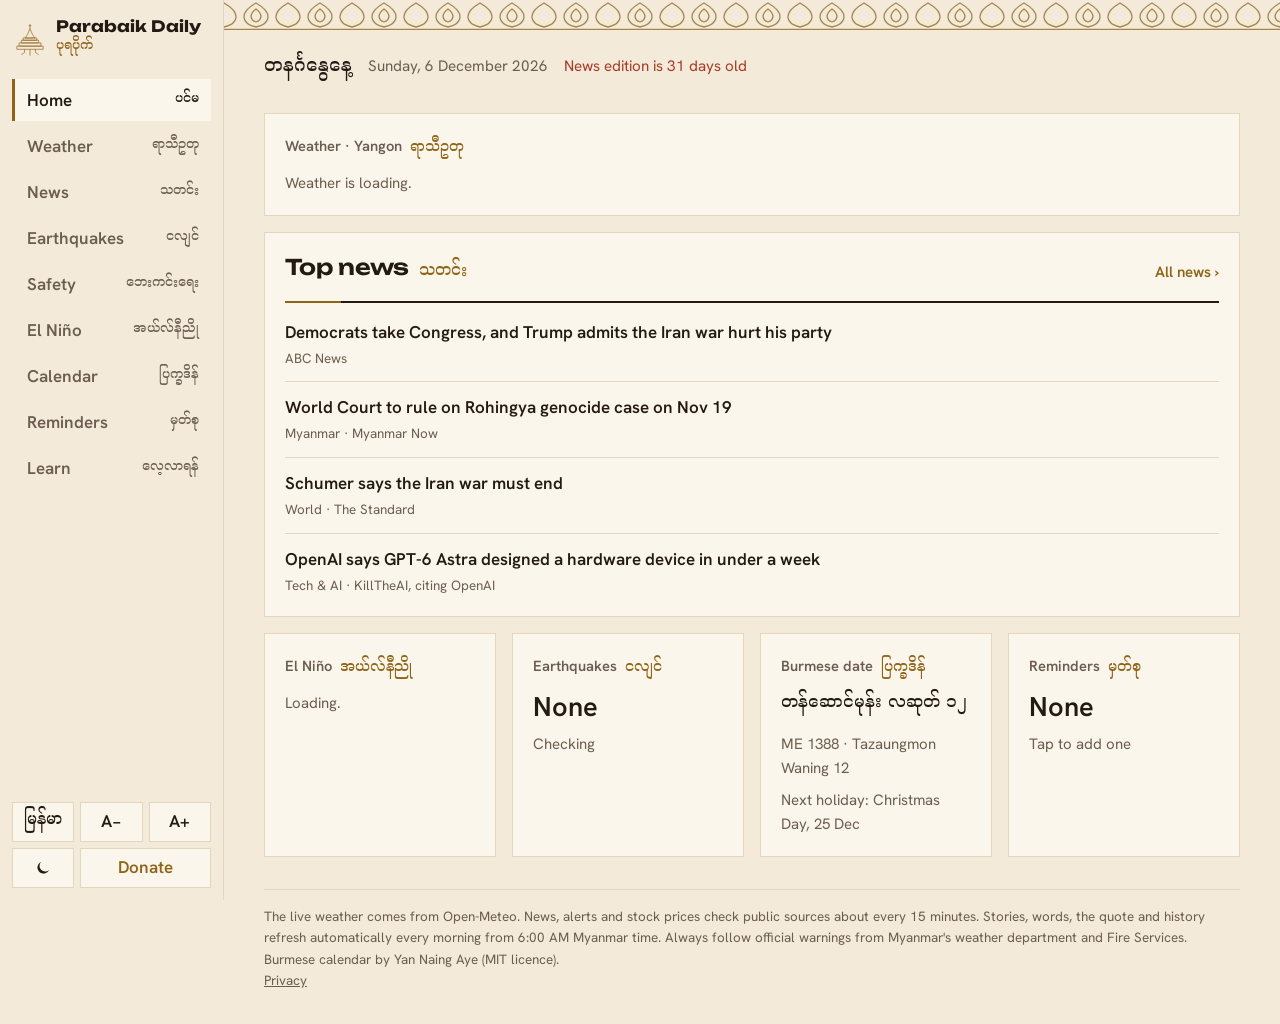
==== index.html @ 3082ec12 "Dark mode button, rain layers drawn above the Myanmar map, steadier map framing Co-Authored-By: Clau" ====
<!doctype html>
<html lang="en" data-v="__V__">
<head>
<script>try{var t=localStorage.getItem("pd-theme");if(t)document.documentElement.dataset.theme=JSON.parse(t)}catch(e){}</script>
<meta charset="utf-8">
<meta name="viewport" content="width=device-width,initial-scale=1,viewport-fit=cover">
<title>Parabaik Daily: Myanmar news, weather and earthquake alerts</title>
<script>if(location.hostname==='thomaszaw.github.io')location.replace('https://parabaikdaily.com/'+location.hash)</script>
<meta name="description" content="Myanmar news, live weather, earthquake alerts, fire hotspots and the Burmese calendar in one page. မြန်မာသတင်း၊ ရာသီဥတု၊ ငလျင်သတိပေးချက်နှင့် မြန်မာပြက္ခဒိန်။">
<link rel="canonical" href="https://parabaikdaily.com/">
<meta property="og:type" content="website">
<meta property="og:site_name" content="Parabaik Daily">
<meta property="og:title" content="Parabaik Daily: Myanmar news, weather and earthquake alerts">
<meta property="og:description" content="Myanmar news, live weather, earthquake alerts and the Burmese calendar in one page.">
<meta property="og:url" content="https://parabaikdaily.com/">
<meta property="og:image" content="https://parabaikdaily.com/icon-512.png">
<script type="application/ld+json">{"@context":"https://schema.org","@type":"WebSite","name":"Parabaik Daily","alternateName":"ပုရပိုက်","url":"https://parabaikdaily.com/","inLanguage":["en","my"]}</script>
<meta name="theme-color" content="#14100E">
<meta name="apple-mobile-web-app-capable" content="yes">
<meta name="mobile-web-app-capable" content="yes">
<meta name="apple-mobile-web-app-status-bar-style" content="black-translucent">
<meta name="apple-mobile-web-app-title" content="Parabaik">
<link rel="apple-touch-icon" href="icon-180.png?v=__V__">
<link rel="icon" href="icon-180.png?v=__V__">
<link rel="stylesheet" href="lib/leaflet.css?v=__V__">
<link rel="manifest" href="manifest.webmanifest">
<link rel="preconnect" href="https://fonts.googleapis.com">
<link rel="preconnect" href="https://fonts.gstatic.com" crossorigin>
<link rel="stylesheet" href="https://fonts.googleapis.com/css2?family=Hanken+Grotesk:wght@400;500;600;700&family=IBM+Plex+Mono:wght@400;500&family=Noto+Serif+Myanmar:wght@400;600;700&family=Unbounded:wght@400;600;700&display=swap">
<style>
/* Parabaik Daily. Palette: parchment or lacquer ground, one gold accent, red for today and danger, jade for safe.
   Spacing scale: 4 8 12 16 24 32 48. */
:root{--ground:#F3EADA;--panel:#FBF6EC;--line:#E2D6BF;--chalk:#241A14;--muted:#6B5D50;--gold:#8F6417;--red:#A63A24;--jade:#26705E;--amber:#B57A10;
--vermilion:var(--red);--up:var(--jade);--down:var(--red);
--body:"Hanken Grotesk","Noto Serif Myanmar",system-ui,-apple-system,"Segoe UI",sans-serif;--display:"Unbounded","Noto Serif Myanmar",system-ui,sans-serif;--mono:"IBM Plex Mono",ui-monospace,Menlo,Consolas,monospace;--mm:"Noto Serif Myanmar","Myanmar Text","Noto Sans Myanmar",Padauk,serif;color-scheme:light}
@media (prefers-color-scheme:dark){:root:not([data-theme="light"]){--ground:#15110E;--panel:#1F1915;--line:#352B24;--chalk:#F1E9DB;--muted:#AD9E8E;--gold:#D9AE55;--red:#E0694E;--jade:#57BFA6;--amber:#E0A93A;color-scheme:dark}}
:root[data-theme="dark"]{--ground:#15110E;--panel:#1F1915;--line:#352B24;--chalk:#F1E9DB;--muted:#AD9E8E;--gold:#D9AE55;--red:#E0694E;--jade:#57BFA6;--amber:#E0A93A;color-scheme:dark}
*{box-sizing:border-box}
html{font-size:100%;padding-top:env(safe-area-inset-top,0px);padding-bottom:env(safe-area-inset-bottom,0px)}html[data-size="1"]{font-size:115%}html[data-size="2"]{font-size:130%}
body{margin:0;background:var(--ground);color:var(--chalk);font:400 1.0625rem/1.6 var(--body);-webkit-text-size-adjust:100%}
[hidden]{display:none!important}
a{color:inherit}button,input,select{font:inherit;color:inherit}
:focus-visible{outline:2px solid var(--gold);outline-offset:2px}
h2,h3,p,ul,dl,dd,blockquote{margin:0}ul{list-style:none;padding:0}
.mm{font-family:var(--mm);line-height:1.9}
/* Shell */
.shell{min-height:100vh}
.side{position:sticky;top:env(safe-area-inset-top,0px);z-index:15;background:var(--ground);border-bottom:1px solid var(--line);padding-left:max(16px,env(safe-area-inset-left,0px));padding-right:max(16px,env(safe-area-inset-right,0px))}
.brand-row{display:flex;align-items:center;justify-content:space-between;gap:12px;padding-block:8px 0}
.home-link{display:flex;align-items:center;gap:12px;text-decoration:none;min-width:0}
.home-link svg{width:28px;height:34px;flex:none;color:var(--gold)}.home-link svg .t{stroke:var(--gold)}
.home-link b{display:block;font:700 .98rem/1.3 var(--display);white-space:nowrap}.home-link .mm{display:block;margin-top:2px;font-size:.82rem;line-height:1.9;color:var(--gold)}
.size{display:flex;gap:4px}.size-bottom{display:none}
.btn{min-height:44px;padding:0 16px;background:var(--panel);border:1px solid var(--line);cursor:pointer;font-weight:600}.btn:hover{border-color:var(--gold)}
.size .btn{min-height:40px;padding:0 10px}.btn.main{background:var(--gold);border-color:var(--gold);color:var(--panel)}
.nav{display:flex;gap:4px;overflow-x:auto;scrollbar-width:none;padding-block:8px}.nav::-webkit-scrollbar{display:none}
.nav a{flex:none;display:flex;align-items:center;gap:8px;min-height:42px;padding:0 12px;text-decoration:none;font-weight:600;color:var(--muted);border-left:3px solid transparent}
.nav a .mm{display:none;margin-left:auto;font-weight:400;font-size:.82rem;line-height:1;padding-top:5px}.nav a:hover{color:var(--chalk)}
.nav a[aria-current="page"]{color:var(--chalk);background:var(--panel);border-left-color:var(--gold)}
.main{min-width:0}
.pane{max-width:1040px;margin-inline:auto;padding-top:24px;padding-bottom:32px;padding-left:max(16px,env(safe-area-inset-left,0px));padding-right:max(16px,env(safe-area-inset-right,0px))}
.view,.wx-hero,.enso,.day-box,.notes{display:grid;grid-template-columns:minmax(0,1fr);gap:24px}.view>*{min-width:0}
.band{height:30px;background:var(--gold);opacity:.75;-webkit-mask:url("data:image/svg+xml,%3Csvg xmlns='http://www.w3.org/2000/svg' width='64' height='30' fill='none' stroke='%23000' stroke-width='1.3' stroke-linejoin='round'%3E%3Cpath d='M32 27C18 24 14 13 32 3C50 13 46 24 32 27Z'/%3E%3Cpath d='M32 22C26 20 25 14 32 9C39 14 38 20 32 22Z'/%3E%3Cpath d='M0 27C-14 24 -18 13 0 3C18 13 14 24 0 27ZM64 27C50 24 46 13 64 3C82 13 78 24 64 27Z'/%3E%3Cpath d='M0 29.3H64'/%3E%3C/svg%3E") repeat-x left top/64px 30px;mask:url("data:image/svg+xml,%3Csvg xmlns='http://www.w3.org/2000/svg' width='64' height='30' fill='none' stroke='%23000' stroke-width='1.3' stroke-linejoin='round'%3E%3Cpath d='M32 27C18 24 14 13 32 3C50 13 46 24 32 27Z'/%3E%3Cpath d='M32 22C26 20 25 14 32 9C39 14 38 20 32 22Z'/%3E%3Cpath d='M0 27C-14 24 -18 13 0 3C18 13 14 24 0 27ZM64 27C50 24 46 13 64 3C82 13 78 24 64 27Z'/%3E%3Cpath d='M0 29.3H64'/%3E%3C/svg%3E") repeat-x left top/64px 30px}
.view h2,.q-title,.enso-head h2{font:600 1.25rem/1.3 var(--display)}.view h2 .mm,.enso-head .mm,h3 .mm{color:var(--gold);font-weight:400;font-family:var(--mm);font-size:.95em;margin-left:8px}
.enso-head,.wx-top{display:flex;flex-wrap:wrap;align-items:center;justify-content:space-between;gap:8px 16px}.enso-head{justify-content:flex-start}
h3.sec,.chart h3,.week h3,.wn h3,.q-pair h3{font:600 1.0625rem/1.4 var(--body)}.chart h3{display:none}
.week,.wn{display:grid;grid-template-columns:minmax(0,1fr);gap:12px}.small-note,.note{font-size:.86rem;color:var(--muted)}
.field{min-height:44px;width:100%;min-width:0;padding:0 12px;background:var(--panel);border:1px solid var(--line)}.wx-top .field{width:auto}
label{display:grid;gap:4px;font-size:.92rem;color:var(--muted)}
.topdate{display:flex;flex-wrap:wrap;align-items:baseline;gap:0 16px;color:var(--muted);font-size:.95rem}.topdate .mm{font-size:1.15rem;color:var(--chalk);font-weight:600}.stale{color:var(--red)}
/* Home */
.grid{display:grid;grid-template-columns:repeat(12,minmax(0,1fr));gap:16px}
.card{grid-column:span 3;display:grid;grid-template-columns:minmax(0,1fr);gap:8px;align-content:start;padding:20px;background:var(--panel);text-decoration:none;min-width:0}
a.card:hover{box-shadow:inset 0 0 0 1px var(--gold)}
.card.w6,.card.wide{grid-column:span 12}
.card-t{display:flex;align-items:baseline;gap:8px;font-size:.92rem;font-weight:600;color:var(--muted)}.card-t .mm{color:var(--gold);font-weight:400;line-height:1.5}
.card-t i{display:none}
.big{font:600 1.7rem/1.2 var(--body)}.line{font-size:1rem}.muted{color:var(--muted);font-size:.94rem}
.h-row{display:flex;flex-wrap:wrap;align-items:center;justify-content:space-between;gap:16px 32px}
.h-wx{display:flex;align-items:center;gap:16px;min-width:0}.h-wx .t{font:600 3.5rem/1 var(--display);letter-spacing:-.03em}
.h-wx .c{font-size:1.1rem;font-weight:600;line-height:1.3;min-width:0}.h-wx .c .mm{display:block;margin-top:4px;color:var(--gold);font-weight:400;line-height:1.7}
.h-stats{display:grid;grid-template-columns:repeat(3,auto);gap:4px 32px}.h-stats b{display:block;font-weight:400;font-size:.86rem;color:var(--muted)}.h-stats span{font-weight:600;font-size:1.1rem}
.h-off{padding:8px 12px;background:var(--red);color:#fff;font-weight:600;margin-top:16px}
.h-status{display:grid;grid-template-columns:repeat(5,minmax(0,1fr));gap:12px;margin-top:24px;padding-top:16px;border-top:1px solid var(--line)}
.h-st b{display:block;font-weight:400;font-size:.86rem;line-height:1.4;color:var(--muted)}.h-st span{display:block;margin-top:4px;font-weight:600;font-size:1.05rem;line-height:1.4;color:var(--st)}
.hl li{padding-block:12px;border-top:1px solid var(--line)}.hl li:first-child{border-top:0;padding-top:0}.hl li:last-child{padding-bottom:0}
.hl a{text-decoration:none;font-weight:600;line-height:1.4}.hl a:hover{text-decoration:underline}.hl small{display:block;margin-top:2px;font-size:.84rem;color:var(--muted)}
.more{display:inline-block;margin-top:8px;font-weight:600;font-size:.94rem;color:var(--gold)}
/* Weather */
.wx-now{display:grid;grid-template-columns:repeat(auto-fit,minmax(min(100%,300px),1fr));gap:24px;align-items:center}
.wx-main{display:flex;align-items:center;gap:16px;min-width:0}.wi{display:inline-block;flex:none;line-height:0}.wi svg{width:100%;height:100%;display:block}.wx-emoji{width:96px;height:96px}.h-wx .wi.e{width:72px;height:72px}.wi-s{width:40px;height:40px;margin:2px 0}.wx-temp{font:600 3.5rem/1 var(--display);letter-spacing:-.03em}
.wx-cond{margin-top:4px;font-weight:600}.wx-cond .mm{display:block;margin-top:4px;color:var(--gold);font-weight:400;line-height:1.9}@media (max-width:420px){.h-wx{gap:12px}.h-wx .wi.e{width:56px;height:56px}.h-wx .t{font-size:2.8rem}.h-wx .c{font-size:1rem}.wx-emoji{width:72px;height:72px}}
.stats{display:grid;grid-template-columns:repeat(3,minmax(0,1fr));gap:16px 24px}@media (max-width:640px){.stats{grid-template-columns:repeat(2,minmax(0,1fr))}}.stats b{display:block;font-weight:400;font-size:.88rem;color:var(--muted)}.stats span{font-size:1.2rem;font-weight:600}
.alerts{background:var(--panel);padding-inline:20px}
.al{display:grid;grid-template-columns:12px minmax(0,1fr) auto;align-items:center;gap:0 12px;padding-block:12px;border-top:1px solid var(--line);--st:var(--jade)}.al:first-child{border-top:0}.al.l1{--st:var(--amber)}.al.l2{--st:var(--red)}
.al>i{width:10px;height:10px;border-radius:50%;background:var(--st)}.al-n b{font-weight:600}.al-n .mm{margin-left:8px;font-size:.86rem;color:var(--muted);line-height:1.5}.al p{font-size:.9rem;color:var(--muted)}
.al>em{font-style:normal;font-weight:700;font-size:.88rem;color:var(--st)}
.week-scroll{overflow-x:auto}.hours,.week-row{display:grid;gap:4px}.hours{grid-template-columns:repeat(9,minmax(72px,1fr));min-width:680px}.week-row{grid-template-columns:repeat(7,minmax(92px,1fr));min-width:660px}
.hours div,.week-row div{display:grid;gap:4px;justify-items:center;padding:12px 4px;background:var(--panel);text-align:center}
.hours b,.week-row b{font-weight:600;font-size:.9rem}.hours em,.week-row em{font-style:normal;font-size:1.5rem;line-height:1.3}.hours span,.week-row span{font-weight:600;font-size:.95rem}.hours small,.week-row small{color:var(--muted);font-size:.84rem}
.enso-more{border-block:1px solid var(--line)}.enso-more summary{min-height:48px;display:flex;align-items:center;justify-content:space-between;font-weight:600;cursor:pointer;list-style:none}.enso-more summary::after{content:"+";color:var(--gold);font-size:1.3rem}.enso-more[open] summary::after{content:"−"}.enso-more summary::-webkit-details-marker{display:none}.enso-more[open]{padding-bottom:16px}.enso-more>*+*{margin-top:12px}
.ext{display:flex;flex-wrap:wrap;gap:8px 24px}.ext a{color:var(--jade);font-weight:600}
.readout{font-family:var(--mono);font-size:.92rem;min-height:1.6em}.chart svg,.trend svg{display:block;width:100%;touch-action:pan-y}
.chart text,.trend text{fill:var(--muted);font:400 13px var(--mono)}.chart text.k,.trend .k{fill:var(--chalk);font-weight:500}.chart .gl,.trend .gl{stroke:var(--line);stroke-width:1}.chart .l,.trend .l{stroke:var(--gold);stroke-width:2.5;fill:none}.chart .a{fill:var(--gold);opacity:.12}.chart .b{fill:var(--jade)}.chart .x{stroke:var(--chalk);stroke-width:1;opacity:.5}.chart .d,.trend .d{fill:var(--gold);stroke:var(--ground);stroke-width:2}.trend .th{stroke:var(--red);stroke-width:1;stroke-dasharray:4 4}
/* El Nino and maps */
.enso-state{display:grid;gap:4px}.enso-big{font:600 clamp(2.6rem,7vw,3.5rem)/1.1 var(--display)}.enso-phase{font-size:1.25rem;font-weight:600}.enso-state .mm{color:var(--gold)}.enso-note{font-size:1.05rem}
.map{display:block;width:100%;height:auto;background:#061524}.map text{font-family:var(--body);fill:#fff;paint-order:stroke;stroke:rgba(0,0,0,.65);stroke-width:5px;stroke-linejoin:round}.map .strong{font-weight:700}.map .soft{font-weight:500;letter-spacing:.08em;opacity:.8}.map .ring{opacity:.2}
@media (prefers-reduced-motion:no-preference){.map .ring{transform-box:fill-box;transform-origin:center;animation:ring 2.6s ease-out infinite}@keyframes ring{0%{transform:scale(1);opacity:.5}100%{transform:scale(1.9);opacity:0}}.dot{animation:pulse 2.4s ease-in-out infinite}@keyframes pulse{50%{opacity:.35}}}
.facts{display:grid;grid-template-columns:repeat(2,minmax(0,1fr));gap:12px 16px}.facts dt{font-size:.86rem;color:var(--muted)}.facts dd{font-weight:600;line-height:1.8}
.q-pair{display:grid;grid-template-columns:minmax(0,1.25fr) minmax(0,1fr);gap:24px;align-items:start}.q-pair>div{min-width:0;display:grid;gap:12px}
.qmap{height:min(66vh,600px);width:100%;background:#0B1E33;z-index:1}.leaflet-container{font-family:var(--body)}
.q-row{display:grid;grid-template-columns:48px minmax(0,1fr);gap:12px;align-items:center}.q-mag{font:600 1.25rem/1 var(--body)}.q-mag.hi{color:var(--red)}.q-act{display:flex;flex-wrap:wrap;gap:8px}
/* Calendar */
.cal-lay{display:grid;grid-template-columns:minmax(0,1.5fr) minmax(0,1fr);gap:32px;align-items:start}.cal-main,.cal-side{min-width:0;display:grid;grid-template-columns:minmax(0,1fr);gap:16px}.cal-side{padding:20px;background:var(--panel)}
.big-date{font-size:1.4rem;font-weight:600;line-height:1.7;color:var(--red)}.cal-en{color:var(--muted);font-size:.94rem}
.cal-nav{display:flex;align-items:center;justify-content:space-between;gap:8px}.cal-nav strong{text-align:center}.cal-nav strong .mm{display:block;margin-top:4px;color:var(--gold);font-weight:400;font-size:.9rem;line-height:1.9}
.cal{display:grid;grid-template-columns:repeat(7,minmax(0,1fr));gap:4px}.cal>span{text-align:center;font-size:.82rem;color:var(--muted);padding-bottom:4px}
.cal button{position:relative;min-height:60px;padding:4px 2px;display:grid;align-content:center;justify-items:center;gap:0;background:var(--panel);border:0;cursor:pointer;color:var(--chalk);line-height:1.2}
.cal button{grid-template-rows:24px 22px}.cal button b{font-size:1.05rem;font-weight:600;line-height:24px}.cal button small{display:flex;align-items:center;justify-content:center;height:22px}.cal button small{font:400 .86rem/1.5 var(--mm);color:var(--muted)}
.cal button.full small,.cal button.newm small{font-size:0;height:22px}.cal button.full small::before,.cal button.newm small::before{content:"";width:12px;height:12px;border-radius:50%;background:inherit}.cal button.full small,.cal button.newm small{background:none!important}.cal button.full small::before{background:var(--gold)}.cal button.newm small::before{background:var(--chalk)}.cal button.full small{background:var(--gold)}.cal button.newm small{background:var(--chalk)}
.cal button.sab::after,.cal button.hol::before{content:"";position:absolute;top:7px;width:7px;height:7px;border-radius:50%}.cal button.sab::after{right:7px;background:var(--jade)}.cal button.hol::before{right:17px;background:var(--red)}.cal button.hol:not(.sab)::before{right:7px}
.hol-line{color:var(--red);font-weight:600}.cal button.hol b{color:var(--red)}.cal button.fest small::after{content:"";display:block;width:16px;height:2px;margin:2px auto 0;background:var(--gold)}.cal button.full.fest small::after,.cal button.newm.fest small::after{display:none}.cal-leg .hol{background:var(--red)}.cal-leg .fest{width:16px;height:2px;border-radius:0;background:var(--gold)}.cd-pub,.cd-rel,.cd-astro{margin-top:8px}.cd-pub{color:var(--red);font-weight:600}.cd-pub .mm,.cd-rel .mm{display:block;font-weight:400}.cd-astro{font-size:.86rem;color:var(--muted)}.cal-next{margin:0 0 12px;padding-bottom:12px;border-bottom:1px solid var(--line)}.cal-next b{display:block;font-size:.86rem;color:var(--muted);font-weight:400}.cal-month{margin-top:0;grid-column:1}@media (max-width:640px){.q-area{flex-wrap:nowrap}.q-area .chip{flex:1;padding:0 8px;font-size:.92rem}.q-area .chip .mm{display:none}}@media (orientation:landscape) and (max-height:500px){.home-link b{font-size:.82rem;white-space:normal}}.cal-month h3{font-size:1rem;margin:0 0 8px}.cal-month ul{list-style:none;margin:0;padding:0}.cal-month li{display:grid;grid-template-columns:72px minmax(0,1fr);gap:12px;padding:12px 0;border-top:1px solid var(--line)}.cal-month li b{font-weight:600;color:var(--muted)}.cal-month li.pub b{color:var(--red)}.cal-month li span{display:block}.cal-month li>div>span+span{margin-top:8px}.cal-month li span .mm{display:block;margin:0;color:var(--gold);font-size:.9em;font-weight:400;line-height:1.9}.cm-pub{font-weight:600}.cm-sab{color:var(--muted);font-size:.9rem}.cal-month li span.cm-sab .mm{display:inline;margin-left:8px}.cal button.now{background:var(--red)}.cal button.now b,.cal button.now small{color:#fff}.cal button[aria-pressed="true"]:not(.now){box-shadow:inset 0 0 0 2px var(--gold)}
.cal-detail{padding:12px 16px;background:var(--ground);border-left:3px solid var(--gold)}.cal-detail strong,.cal-detail span{display:block}.cal-detail .mm{color:var(--gold)}
.cal-leg{display:flex;flex-wrap:wrap;gap:4px 16px;font-size:.86rem;color:var(--muted)}.cal-leg span{display:flex;align-items:center;gap:6px}.cal-leg i{width:9px;height:9px;border-radius:50%}.cal-leg .today{background:var(--red);border-radius:2px}.cal-leg .full{background:var(--gold)}.cal-leg .newm{background:var(--chalk)}.cal-leg .sab{background:var(--jade)}.cal-leg .hol{background:var(--red)}
/* Reminders */
.note-form{display:grid;grid-template-columns:repeat(2,minmax(0,1fr));gap:12px}.note-form .w{grid-column:1/-1}.nlist{display:grid;gap:8px}.nlist li{display:flex;align-items:center;justify-content:space-between;gap:12px;padding:12px 16px;background:var(--panel)}.nlist li.due{box-shadow:inset 3px 0 0 var(--red)}.nlist div{min-width:0;overflow-wrap:anywhere}.nlist small{display:block;color:var(--muted)}.note-alert{padding:12px 16px;background:var(--red);color:#fff;font-weight:700}
/* News */
.chips{display:flex;gap:4px;overflow-x:auto;scrollbar-width:none;border-bottom:1px solid var(--line)}.chips::-webkit-scrollbar{display:none}.chips a{flex:none;min-height:44px;display:flex;align-items:center;padding:0 12px;text-decoration:none;font-weight:600;font-size:.96rem;color:var(--muted);border-bottom:2px solid transparent;margin-bottom:-1px}.chips a[aria-current="true"]{color:var(--chalk);border-bottom-color:var(--gold)}
.lead{display:grid;gap:8px}.flag{justify-self:start;font-size:.8rem;font-weight:700;color:var(--red)}.lead h2{font:600 clamp(1.4rem,3.4vw,1.9rem)/1.25 var(--body);text-wrap:balance}.lead p{max-width:44rem}
.news{display:grid;grid-template-columns:minmax(0,1fr);gap:32px}.news section{display:grid;gap:12px;min-width:0}.sec-head{display:flex;align-items:baseline;gap:8px}.sec-head h2{font:600 1.0625rem/1.4 var(--body)}.sec-head h2 a{text-decoration:none}.sec-head .mm{color:var(--gold)}
.item{padding-block:16px;border-top:1px solid var(--line)}.item:first-child{border-top:0;padding-top:0}.item h3{font:600 1.08rem/1.35 var(--body);text-wrap:balance}.item p{margin-block:4px;max-width:42rem}
.src{font-size:.84rem;color:var(--muted)}.src a{color:var(--jade)}
.live-head{display:flex;flex-wrap:wrap;align-items:center;gap:8px}.live-head h2{font:600 1.0625rem/1.4 var(--body)}.live-head .mm{color:var(--gold)}.dot{width:8px;height:8px;border-radius:50%;background:var(--jade)}.live-state{margin-left:auto;font-size:.84rem;color:var(--muted)}
.live{display:grid;gap:8px}.feed li{display:grid;grid-template-columns:48px minmax(0,1fr);gap:12px;padding-block:12px;border-top:1px solid var(--line)}.feed time{font:400 .82rem/1.6 var(--mono);color:var(--jade)}.feed a{font-weight:500;text-decoration:none;line-height:1.4}.feed a:hover{text-decoration:underline}.feed span{display:block;font-size:.84rem;color:var(--muted)}.empty{color:var(--muted)}
.mkt-wrap{overflow-x:auto;background:var(--panel)}.mkt{width:100%;border-collapse:collapse;font-variant-numeric:tabular-nums}.mkt th,.mkt td{padding:10px 12px;border-bottom:1px solid var(--line);text-align:right;white-space:nowrap}.mkt th:first-child,.mkt td:first-child{text-align:left}.mkt thead th{font-weight:400;font-size:.8rem;color:var(--muted)}.mkt tbody tr:last-child td{border-bottom:0}.mkt td.w{font-size:.82rem;color:var(--muted)}
.up{color:var(--up)}.down{color:var(--down)}.flat{color:var(--muted)}
/* Learn */
#v-learn{display:block}#rail{display:grid;grid-template-columns:minmax(0,1.15fr) minmax(0,1fr);gap:32px;align-items:start}.learn-side{display:grid;grid-template-columns:minmax(0,1fr);gap:32px}#rail section{display:grid;grid-template-columns:minmax(0,1fr);gap:16px;min-width:0}
.word{display:grid;gap:4px;padding-block:16px;border-top:1px solid var(--line)}.word:nth-of-type(1){border-top:0;padding-top:0}.term{font-size:1.15rem;font-weight:600}.pos{margin-left:8px;font-size:.84rem;color:var(--muted)}.word>.mm{color:var(--gold);font-size:1.02rem;line-height:1.9}.ex{color:var(--muted);font-size:.94rem}
.quote,.hist{display:grid;gap:8px;padding:20px;background:var(--panel)}.quote p{font-size:1.1rem}.quote footer{font-size:.86rem;color:var(--muted)}.hist h3{font:600 1.06rem/1.4 var(--body)}.age-out{display:grid;gap:4px}
/* Alerts */
.breaking{position:sticky;top:env(safe-area-inset-top,0px);z-index:20;background:var(--red);color:#fff;padding-block:12px;padding-left:max(16px,env(safe-area-inset-left,0px));padding-right:max(16px,env(safe-area-inset-right,0px))}.breaking-row{max-width:1040px;margin-inline:auto;display:flex;align-items:center;justify-content:space-between;gap:16px}.breaking-row div{min-width:0}.breaking b{display:block;font-size:.8rem;letter-spacing:.06em;text-transform:uppercase}.breaking a{color:#fff;font-weight:700;line-height:1.3}.breaking small{display:block;opacity:.9}.breaking button{flex:none;min-height:44px;padding:0 16px;background:transparent;color:#fff;border:1px solid #fff;font-weight:600;cursor:pointer}
.foot{margin-top:32px;padding-top:16px;border-top:1px solid var(--line);font-size:.84rem;color:var(--muted)}
/* Wide screens and landscape */
@media (min-width:760px),(orientation:landscape) and (min-width:640px){.shell{display:grid;grid-template-columns:224px minmax(0,1fr)}.side{top:0;height:100vh;height:100dvh;overflow-y:auto;display:flex;flex-direction:column;border-bottom:0;border-right:1px solid var(--line);padding:env(safe-area-inset-top,0px) 12px 12px max(12px,env(safe-area-inset-left,0px))}.brand-row{display:block;padding:16px 4px 16px}.brand-row .size{display:none}.nav{display:block;overflow:visible;padding:0}.nav a{margin-bottom:4px}.nav a .mm{display:inline}.size-bottom{display:flex;margin-top:auto;padding-top:12px}.pane{padding-left:max(32px,env(safe-area-inset-left,0px));padding-right:max(32px,env(safe-area-inset-right,0px))}}
@media (orientation:landscape) and (max-height:500px){.shell{grid-template-columns:176px minmax(0,1fr)}.nav a{min-height:36px;margin:0;padding:0 8px}.nav a .mm,.home-link .mm{display:none}.brand-row{padding-block:8px}.qmap{height:80vh}.breaking{position:static}}
@media (max-width:1000px){.card{grid-column:span 6}.cal-lay,#rail{grid-template-columns:minmax(0,1fr)}}
@media (max-width:640px){.h-status{grid-template-columns:minmax(0,1fr);gap:8px}.h-st{display:flex;justify-content:space-between;align-items:baseline;gap:12px}.h-st span{margin-top:0}.card{grid-column:span 12}.q-pair{grid-template-columns:minmax(0,1fr)}.qmap{height:54vh}.h-stats{grid-template-columns:repeat(3,minmax(0,1fr));gap:4px 16px;width:100%}.al{grid-template-columns:12px minmax(0,1fr) auto}}
@media (max-width:759px) and (orientation:portrait){.breaking{position:static}#qalert{position:fixed;left:0;right:0;bottom:0;z-index:30;padding-bottom:calc(12px + env(safe-area-inset-bottom,0px))}}

.lang{font-family:var(--mm)}
.places{display:flex;flex-wrap:wrap;gap:8px}.chip{min-height:40px;padding:0 14px;background:var(--panel);border:1px solid var(--line);cursor:pointer;font-weight:600}.chip[aria-pressed="true"]{border-color:var(--gold);color:var(--gold)}.chip.add{background:transparent;color:var(--muted)}
.tel{display:grid;grid-template-columns:repeat(3,minmax(0,1fr));gap:12px}.tel a{display:grid;justify-items:center;gap:4px;padding:16px 8px;background:var(--panel);text-decoration:none}.tel span{font-size:1.5rem}.tel b{font-weight:600}.tel strong{font:600 1.7rem/1.1 var(--display);color:var(--red)}
.off{color:var(--jade);font-weight:700;margin-right:4px}
.hot-sum{font-weight:600}a.al{text-decoration:none;color:inherit}.q-tog{margin-top:0}.q-area{margin:0}.q-area .mm{margin-left:6px;font-size:.85em}.q-sum{align-self:center;color:var(--muted);font-size:.9rem;margin-left:8px}.q-legend{display:flex;flex-wrap:wrap;gap:8px 20px;margin:12px 0 0;font-size:.86rem;color:var(--muted)}.q-legend span{display:inline-flex;align-items:center;gap:8px}.q-legend i{width:12px;height:12px;border-radius:50%;border:1.5px solid #fff;box-shadow:0 0 0 1px var(--line)}.q-legend i.fault{width:22px;height:0;border-radius:0;border:0;border-top:2px dashed #FF7A59;box-shadow:none}.q-row small{display:block}.give-btn{color:var(--gold)}.size-bottom{flex-wrap:wrap}@media (min-width:760px),(orientation:landscape) and (min-width:640px){.size-bottom{display:grid;grid-template-columns:repeat(3,minmax(0,1fr));gap:6px}.size-bottom .btn{width:100%;padding:0}}.size-bottom .give-btn{grid-column:1/-1;min-height:40px}.btn.lang{font:400 1rem/1 var(--mm);padding-top:3px}@media (max-width:759px){.brand-row .size{gap:4px}.brand-row .size .btn{min-height:36px;padding:0 8px;font-size:.9rem}.home-link b{white-space:nowrap}}@media (max-width:420px){.home-link{gap:8px}.home-link svg{width:24px}.home-link b{font-size:.9rem}.brand-row{gap:8px}.brand-row .size .btn{padding:0 7px}}@media (max-width:380px){.home-link b{white-space:normal;line-height:1.15}}.give-pop{position:fixed;z-index:60;width:248px;padding:16px;background:var(--panel);border:1px solid var(--line);border-top:3px solid var(--gold);box-shadow:0 8px 24px rgba(0,0,0,.18)}.give-pop .mm{display:block;color:var(--gold);font-size:.86rem}.give-pop p{margin:12px 0 4px;font-size:.84rem;color:var(--muted)}.give-row{display:flex;align-items:center;justify-content:space-between;gap:8px}.give-row b{font-size:1.2rem;letter-spacing:.02em}.give-row .btn{min-height:36px;padding:0 12px}.give-x{position:absolute;top:6px;right:8px;border:0;background:none;font-size:1.3rem;line-height:1;color:var(--muted);cursor:pointer;padding:4px}.hero{position:relative;margin:0 0 8px}.hero-vp{overflow:hidden}.hero-track{display:flex;transition:transform .6s ease}@media (prefers-reduced-motion:reduce){.hero-track{transition:none}}
.hero-slide{flex:0 0 100%;display:grid;grid-template-columns:minmax(0,2fr) minmax(0,1fr);gap:12px;min-width:0}.hero-side{display:grid;grid-template-rows:1fr 1fr;gap:12px;min-width:0}
.st{position:relative;display:block;overflow:hidden;background:#2A211B;color:#fff;text-decoration:none;min-height:180px}.st.big{min-height:420px}
.st-img{position:absolute;inset:0}.st-img img{width:100%;height:100%;object-fit:cover;display:block;transition:transform .5s ease}.st:hover .st-img img{transform:scale(1.03)}
.st-img.noimg{background:linear-gradient(135deg,#3A2E25,#1F1915)}
.st-tx{position:absolute;left:0;right:0;bottom:0;padding:48px 16px 14px;background:linear-gradient(to top,rgba(12,9,7,.92) 0%,rgba(12,9,7,.72) 55%,rgba(12,9,7,0) 100%)}
.st-k{display:inline-block;margin-bottom:6px;padding:2px 8px;background:var(--gold);color:#fff;font-size:.74rem;font-weight:600;letter-spacing:.02em;text-transform:uppercase}
.st h2{margin:0 0 6px;font:600 clamp(1.25rem,2.2vw,1.65rem)/1.25 var(--body);color:#fff}.st h3{margin:0 0 4px;font:600 1rem/1.3 var(--body);color:#fff;display:-webkit-box;-webkit-line-clamp:3;-webkit-box-orient:vertical;overflow:hidden}.st small{color:rgba(255,255,255,.8);font-size:.8rem}
.st:focus-visible{outline:3px solid var(--gold);outline-offset:2px}
.hero-bar{display:flex;align-items:center;justify-content:center;gap:12px;margin-top:10px}.hero-arr{width:36px;height:36px;border:1px solid var(--line);background:var(--panel);color:var(--chalk);font-size:1.3rem;line-height:1;cursor:pointer}
.hero-dots{display:flex;gap:8px}.hero-dots button{width:9px;height:9px;padding:0;border:0;border-radius:50%;background:var(--line);cursor:pointer}.hero-dots button[aria-current="true"]{width:24px;border-radius:5px;background:var(--gold)}
.msub{margin-bottom:4px}
.feed li.pic{grid-template-columns:48px minmax(0,1fr) 96px;align-items:start}.feed .thumb{display:block;width:96px;height:64px;overflow:hidden;background:var(--line)}.feed .thumb img{width:100%;height:100%;object-fit:cover;display:block}.feed .thumb.noimg{background:none}.ph{display:flex;flex-direction:column;align-items:center;justify-content:center;width:100%;height:100%;background:#2B1D16;color:#E9C46A;border:1px solid #6B4A1E;box-shadow:inset 0 0 0 3px #2B1D16,inset 0 0 0 4px #8F6417}.ph b{font:700 1.05rem/1 var(--display);letter-spacing:.04em}.ph small{max-width:90%;margin-top:3px;font-size:.58rem;line-height:1.1;color:#CDB58A;white-space:nowrap;overflow:hidden;text-overflow:ellipsis}
@media (max-width:760px){.hero-slide{grid-template-columns:minmax(0,1fr)}.hero-side{grid-template-rows:none;grid-template-columns:1fr 1fr}.st.big{min-height:300px}.st{min-height:170px}.st h3{font-size:.9rem;-webkit-line-clamp:3}.feed li.pic{grid-template-columns:40px minmax(0,1fr) 72px}.feed .thumb{width:72px;height:54px}}
.risk-map{height:min(70vh,640px)}.risk-leg{display:flex;flex-wrap:wrap;gap:8px 20px;font-size:.9rem}.risk-leg span{display:inline-flex;align-items:center;gap:8px}.risk-leg i{width:14px;height:14px;border-radius:3px}.risk-leg .mm{color:var(--muted);font-size:.85em}.risk-list{list-style:none;margin:0;padding:0;display:grid;gap:8px}.risk-list>li{display:grid;grid-template-columns:96px minmax(0,1fr);gap:12px;padding:12px 16px;background:var(--panel);border-left:4px solid #2E8B57}.risk-list>li.rl1{border-left-color:#E0A800}.risk-list>li.rl2{border-left-color:#C0392B}.risk-list em{font-style:normal;font-weight:600}.risk-list li.rl1 em{color:#9A7400}.risk-list li.rl2 em{color:#C0392B}.risk-list b .mm,.risk-list .mm{display:block;color:var(--gold);font-size:.88rem;line-height:1.9}.risk-list ul{margin:6px 0 0;padding-left:18px;color:var(--muted);font-size:.9rem}.q-pair>.q-side{display:flex;flex-direction:column;gap:12px;min-height:0;max-height:none}.q-side h3{flex:none}.q-list{flex:1;min-height:0;overflow-y:auto;overscroll-behavior:contain;padding-right:8px;margin:0;scrollbar-width:thin}@media (max-width:640px){.q-pair>.q-side{height:60vh!important}}.offline{padding:8px 16px;background:var(--panel);text-align:center;font-weight:600;color:var(--red)}

/* Design pass: consistent titles, section rules and photo tiles */
:root{--lacquer:#2B1D16;--gold-soft:#E9D9B4}
.view h2.q-title,.enso-head h2,#safety-box>h2,#daybox>h2,#notes>h2,.wx-top h2,#rail h2{font:600 1.45rem/1.3 var(--display);letter-spacing:-.01em}
.q-title::before,.enso-head h2::before,#safety-box>h2::before,#daybox>h2::before,#notes>h2::before,.wx-top h2::before{content:"";display:inline-block;width:9px;height:9px;margin:0 12px 0 2px;background:var(--gold);transform:rotate(45deg) translateY(-3px);vertical-align:middle}
h3.sec,.week>h3,.q-side>h3,.cal-month h3{display:flex;align-items:center;gap:12px;font:600 1.0625rem/1.4 var(--body)}
h3.sec::after,.week>h3::after,.cal-month h3::after{content:"";flex:1;height:1px;background:linear-gradient(to right,var(--line),transparent)}
.sec-head{align-items:center;gap:10px;padding-bottom:10px;border-bottom:2px solid var(--chalk);position:relative}
.sec-head::after{content:"";position:absolute;left:0;bottom:-2px;width:56px;height:2px;background:var(--gold)}
.sec-head h2{font:600 1.2rem/1.3 var(--display)}
.sec-head .more{margin:0 0 0 auto;font-size:.88rem;text-decoration:none}
.sec-head .more::after{content:" ›"}
.card,.alerts,.tel a,.hist,.quote,.cal-side{border:1px solid var(--line)}
.tiles{display:grid;grid-template-columns:repeat(4,minmax(0,1fr));gap:16px}
.tile{display:grid;grid-template-rows:auto 1fr;gap:10px;text-decoration:none;color:inherit;min-width:0}
.tile-img{position:relative;display:block;aspect-ratio:16/10;overflow:hidden;background:var(--line)}
.tile-img img{width:100%;height:100%;object-fit:cover;display:block;transition:transform .4s ease}.tile:hover .tile-img img{transform:scale(1.04)}
.tile-img .ph b{font-size:1.6rem}.tile-img .ph small{font-size:.72rem}
.tile-tx b{display:-webkit-box;-webkit-line-clamp:3;-webkit-box-orient:vertical;overflow:hidden;font-weight:600;line-height:1.35}.tile:hover .tile-tx b{text-decoration:underline}
.tile-tx small{display:block;margin-top:6px;font-size:.8rem;color:var(--muted)}
.news section.topic{gap:16px}
@media (max-width:1000px){.tiles{grid-template-columns:repeat(2,minmax(0,1fr))}}
@media (max-width:420px){.tiles{gap:12px}.tile-tx b{font-size:.92rem}}
.hnews{gap:16px}.card.w12{grid-column:1/-1}.hn-head{display:flex;align-items:center;gap:12px;padding-bottom:10px;border-bottom:2px solid var(--chalk);position:relative}.hn-head::after{content:"";position:absolute;left:0;bottom:-2px;width:56px;height:2px;background:var(--gold)}.hn-head h2{font:600 1.35rem/1.3 var(--display)}.hn-head h2 .mm{margin-left:10px;color:var(--gold);font:400 1rem/1.9 var(--mm)}.hn-head .more{margin:0 0 0 auto;text-decoration:none}.hn-head .more::after{content:" ›"}
.hn-body{display:grid;grid-template-columns:minmax(0,1.6fr) minmax(0,1fr);gap:20px;align-items:start}.hn-body .st.big{min-height:440px}.hn-list li a{font-size:.95rem}.hn-list{margin:0;padding:0}.hn-list li:first-child{border-top:0;padding-top:0}
.hn-topics{display:grid;grid-template-columns:repeat(auto-fit,minmax(170px,1fr));gap:16px;padding-top:16px;border-top:1px solid var(--line)}.hn-col{display:grid;gap:8px;align-content:start;min-width:0}.hn-sec{font-size:.78rem;font-weight:700;letter-spacing:.06em;text-transform:uppercase;color:var(--gold);text-decoration:none}.hn-t{display:grid;gap:8px;text-decoration:none;color:inherit}.hn-t b{display:-webkit-box;-webkit-line-clamp:3;-webkit-box-orient:vertical;overflow:hidden;font-size:.95rem;line-height:1.35}.hn-t:hover b{text-decoration:underline}.hn-t small{font-size:.78rem;color:var(--muted)}
@media (max-width:900px){.hn-body{grid-template-columns:minmax(0,1fr)}.hn-body .st.big{min-height:280px}}@media (max-width:640px){.hn-topics{grid-template-columns:repeat(2,minmax(0,1fr))}}
.stn-pin{display:inline-flex;align-items:center;justify-content:center;min-width:40px;height:24px;padding:0 6px;border-radius:12px;background:#FFF8EA;border:2px solid #2E8B57;color:#2B1D16;font:700 12px/1 var(--body);box-shadow:0 1px 3px rgba(0,0,0,.35)}.stn-pin.wet{border-color:#2F80C8;background:#E3F0FB}.stn-pin.storm{border-color:#C0392B;background:#FBE4E1}.stn-pin.old{opacity:.55}.stn-pin{transform:translate(-50%,-50%)}.stn-small .stn-pin{min-width:14px;width:14px;height:14px;padding:0;font-size:0;border-width:3px}.stn-small .stn-pin.dry{background:#2E8B57}.stn-small .stn-pin.wet{background:#2F80C8}.stn-small .stn-pin.storm{background:#C0392B}.pp-t{color:#6B5B4E;font-size:.85em}
.theme-btn{display:inline-flex;align-items:center;justify-content:center}.theme-btn svg{width:18px;height:18px}.theme-btn .i-sun{display:none}
:root[data-theme="dark"] .theme-btn .i-moon{display:none}:root[data-theme="dark"] .theme-btn .i-sun{display:block}
@media (prefers-color-scheme:dark){:root:not([data-theme="light"]) .theme-btn .i-moon{display:none}:root:not([data-theme="light"]) .theme-btn .i-sun{display:block}}
.size-bottom .give-btn{grid-column:2/-1!important}.size-bottom .theme-btn{grid-column:1}
.wx-pane{mix-blend-mode:screen}
@media (max-width:480px){.brand-row{flex-wrap:wrap;row-gap:10px}.brand-row .size{flex:1 1 100%;display:grid;grid-template-columns:1.3fr 1fr 1fr 1fr 1.6fr;gap:6px}.brand-row .size .btn{width:100%;padding:0}.home-link b{white-space:nowrap!important;font-size:.98rem!important}}
</style>
</head>
<body>
<div class="shell">
<aside class="side">
  <div class="brand-row">
    <a class="home-link" href="#home" aria-label="Parabaik Daily home">
      <svg viewBox="0 0 120 150" fill="none" stroke="currentColor" stroke-width="3" aria-hidden="true"><path d="M60 4v20M54 12h12"/><path d="M60 24C54 40 50 52 38 66h44C70 52 66 40 60 24Z"/><path d="M30 66h60v10H30zM22 76h76v12H22zM12 88h96v14H12zM2 102h116v14H2z"/><path class="t" d="M36 116v14l-14 10M60 116v28M84 116v14l14 10"/></svg>
      <span><b>Parabaik Daily</b><span class="mm" lang="my">ပုရပိုက်</span></span>
    </a>
    <div class="size" role="group" aria-label="Text size"><button class="btn lang" id="lang1" type="button">မြန်မာ</button><button class="btn" id="size-down" type="button" aria-label="Smaller text">A−</button><button class="btn" id="size-up" type="button" aria-label="Larger text">A+</button><button class="btn theme-btn" type="button" aria-label="Dark mode"><svg class="i-moon" viewBox="0 0 24 24" aria-hidden="true"><path d="M20 14.5A8 8 0 1 1 9.5 4a6.5 6.5 0 0 0 10.5 10.5z" fill="currentColor"/></svg><svg class="i-sun" viewBox="0 0 24 24" aria-hidden="true"><circle cx="12" cy="12" r="4.5" fill="currentColor"/><g stroke="currentColor" stroke-width="2" stroke-linecap="round"><path d="M12 2v2.5M12 19.5V22M2 12h2.5M19.5 12H22M4.9 4.9l1.8 1.8M17.3 17.3l1.8 1.8M4.9 19.1l1.8-1.8M17.3 6.7l1.8-1.8"/></g></svg></button><button class="btn give-btn" type="button" aria-haspopup="dialog">Donate</button></div>
  </div>
  <nav class="nav" id="nav" aria-label="Main"></nav>
  <div class="size size-bottom" role="group" aria-label="Text size"><button class="btn lang" id="lang2" type="button">မြန်မာ</button><button class="btn" id="size-down2" type="button" aria-label="Smaller text">A−</button><button class="btn" id="size-up2" type="button" aria-label="Larger text">A+</button><button class="btn theme-btn" type="button" aria-label="Dark mode"><svg class="i-moon" viewBox="0 0 24 24" aria-hidden="true"><path d="M20 14.5A8 8 0 1 1 9.5 4a6.5 6.5 0 0 0 10.5 10.5z" fill="currentColor"/></svg><svg class="i-sun" viewBox="0 0 24 24" aria-hidden="true"><circle cx="12" cy="12" r="4.5" fill="currentColor"/><g stroke="currentColor" stroke-width="2" stroke-linecap="round"><path d="M12 2v2.5M12 19.5V22M2 12h2.5M19.5 12H22M4.9 4.9l1.8 1.8M17.3 17.3l1.8 1.8M4.9 19.1l1.8-1.8M17.3 6.7l1.8-1.8"/></g></svg></button><button class="btn give-btn" type="button" aria-haspopup="dialog">Donate</button></div>
</aside>
<div class="give-pop" id="give-pop" role="dialog" aria-label="Donate" hidden><b>Support Parabaik Daily</b><span class="mm">ပံ့ပိုးကူညီရန်</span><p>KBZPay (KPay)</p><div class="give-row"><b id="kpay">09944939666</b><button type="button" class="btn" id="kpay-copy">Copy</button></div><button type="button" class="give-x" id="give-x" aria-label="Close">×</button></div>
<div class="main">
  <div class="offline" id="offline" hidden>You are offline. Showing the last saved information.</div>
  <div class="breaking" data-nosnippet id="qalert" hidden></div>
  <div class="breaking" data-nosnippet id="breaking" hidden></div>
  <div class="band" id="band" aria-hidden="true"></div>
  <div class="pane">
    <main>
      <section class="view" data-nosnippet id="v-home" aria-label="Home"><div class="topdate" id="dateline"></div><div class="grid" id="hgrid"></div></section>
      <section class="view" data-nosnippet id="v-weather" aria-label="Weather" hidden><div class="wx-hero" id="wx"></div></section>
      <section class="view" data-nosnippet id="v-enso" aria-label="El Niño" hidden><div class="enso" id="enso-box"></div></section>
      <section class="view" data-nosnippet id="v-quakes" aria-label="Earthquakes" hidden><div class="enso" id="quake-box"></div></section>
      <section class="view" data-nosnippet id="v-safety" aria-label="Safety" hidden><div class="enso" id="safety-box"></div></section>
      <section class="view" data-nosnippet id="v-privacy" aria-label="Privacy" hidden><div class="enso" id="privacy-box"></div></section>
      <section class="view" data-nosnippet id="v-calendar" aria-label="Burmese calendar" hidden><div class="day-box" id="daybox"></div></section>
      <section class="view" data-nosnippet id="v-reminders" aria-label="Reminders" hidden><div class="notes" id="notes"></div></section>
      <section class="view" data-nosnippet id="v-news" aria-label="News" hidden>
        <div class="chips" id="chips" aria-label="News topics"></div>
        <div class="lead" id="lead"></div>
        <div class="news" id="news"></div>
      </section>
      <section class="view" data-nosnippet id="v-learn" aria-label="Learn" hidden><div id="rail"></div></section>
    </main>
    <footer class="foot"><p id="foot"></p><p><a href="#privacy">Privacy</a></p></footer>
  </div>
</div>
</div>
<script src="lib/i18n.js?v=__V__"></script>
<script src="lib/leaflet.js?v=__V__"></script>
<script src="lib/myanmar.js?v=__V__"></script>
<script src="lib/towns.js?v=__V__"></script>
<script src="lib/regions.js?v=__V__"></script>
<script src="lib/ceMmDateTime.js?v=__V__"></script>
<script src="app.js?v=__V__"></script>
</body>
</html>
---- lib/leaflet.css ----
/* required styles */

.leaflet-pane,
.leaflet-tile,
.leaflet-marker-icon,
.leaflet-marker-shadow,
.leaflet-tile-container,
.leaflet-pane > svg,
.leaflet-pane > canvas,
.leaflet-zoom-box,
.leaflet-image-layer,
.leaflet-layer {
	position: absolute;
	left: 0;
	top: 0;
	}
.leaflet-container {
	overflow: hidden;
	}
.leaflet-tile,
.leaflet-marker-icon,
.leaflet-marker-shadow {
	-webkit-user-select: none;
	   -moz-user-select: none;
	        user-select: none;
	  -webkit-user-drag: none;
	}
/* Prevents IE11 from highlighting tiles in blue */
.leaflet-tile::selection {
	background: transparent;
}
/* Safari renders non-retina tile on retina better with this, but Chrome is worse */
.leaflet-safari .leaflet-tile {
	image-rendering: -webkit-optimize-contrast;
	}
/* hack that prevents hw layers "stretching" when loading new tiles */
.leaflet-safari .leaflet-tile-container {
	width: 1600px;
	height: 1600px;
	-webkit-transform-origin: 0 0;
	}
.leaflet-marker-icon,
.leaflet-marker-shadow {
	display: block;
	}
/* .leaflet-container svg: reset svg max-width decleration shipped in Joomla! (joomla.org) 3.x */
/* .leaflet-container img: map is broken in FF if you have max-width: 100% on tiles */
.leaflet-container .leaflet-overlay-pane svg {
	max-width: none !important;
	max-height: none !important;
	}
.leaflet-container .leaflet-marker-pane img,
.leaflet-container .leaflet-shadow-pane img,
.leaflet-container .leaflet-tile-pane img,
.leaflet-container img.leaflet-image-layer,
.leaflet-container .leaflet-tile {
	max-width: none !important;
	max-height: none !important;
	width: auto;
	padding: 0;
	}

.leaflet-container img.leaflet-tile {
	/* See: https://bugs.chromium.org/p/chromium/issues/detail?id=600120 */
	mix-blend-mode: plus-lighter;
}

.leaflet-container.leaflet-touch-zoom {
	-ms-touch-action: pan-x pan-y;
	touch-action: pan-x pan-y;
	}
.leaflet-container.leaflet-touch-drag {
	-ms-touch-action: pinch-zoom;
	/* Fallback for FF which doesn't support pinch-zoom */
	touch-action: none;
	touch-action: pinch-zoom;
}
.leaflet-container.leaflet-touch-drag.leaflet-touch-zoom {
	-ms-touch-action: none;
	touch-action: none;
}
.leaflet-container {
	-webkit-tap-highlight-color: transparent;
}
.leaflet-container a {
	-webkit-tap-highlight-color: rgba(51, 181, 229, 0.4);
}
.leaflet-tile {
	filter: inherit;
	visibility: hidden;
	}
.leaflet-tile-loaded {
	visibility: inherit;
	}
.leaflet-zoom-box {
	width: 0;
	height: 0;
	-moz-box-sizing: border-box;
	     box-sizing: border-box;
	z-index: 800;
	}
/* workaround for https://bugzilla.mozilla.org/show_bug.cgi?id=888319 */
.leaflet-overlay-pane svg {
	-moz-user-select: none;
	}

.leaflet-pane         { z-index: 400; }

.leaflet-tile-pane    { z-index: 200; }
.leaflet-overlay-pane { z-index: 400; }
.leaflet-shadow-pane  { z-index: 500; }
.leaflet-marker-pane  { z-index: 600; }
.leaflet-tooltip-pane   { z-index: 650; }
.leaflet-popup-pane   { z-index: 700; }

.leaflet-map-pane canvas { z-index: 100; }
.leaflet-map-pane svg    { z-index: 200; }

.leaflet-vml-shape {
	width: 1px;
	height: 1px;
	}
.lvml {
	behavior: url(#default#VML);
	display: inline-block;
	position: absolute;
	}


/* control positioning */

.leaflet-control {
	position: relative;
	z-index: 800;
	pointer-events: visiblePainted; /* IE 9-10 doesn't have auto */
	pointer-events: auto;
	}
.leaflet-top,
.leaflet-bottom {
	position: absolute;
	z-index: 1000;
	pointer-events: none;
	}
.leaflet-top {
	top: 0;
	}
.leaflet-right {
	right: 0;
	}
.leaflet-bottom {
	bottom: 0;
	}
.leaflet-left {
	left: 0;
	}
.leaflet-control {
	float: left;
	clear: both;
	}
.leaflet-right .leaflet-control {
	float: right;
	}
.leaflet-top .leaflet-control {
	margin-top: 10px;
	}
.leaflet-bottom .leaflet-control {
	margin-bottom: 10px;
	}
.leaflet-left .leaflet-control {
	margin-left: 10px;
	}
.leaflet-right .leaflet-control {
	margin-right: 10px;
	}


/* zoom and fade animations */

.leaflet-fade-anim .leaflet-popup {
	opacity: 0;
	-webkit-transition: opacity 0.2s linear;
	   -moz-transition: opacity 0.2s linear;
	        transition: opacity 0.2s linear;
	}
.leaflet-fade-anim .leaflet-map-pane .leaflet-popup {
	opacity: 1;
	}
.leaflet-zoom-animated {
	-webkit-transform-origin: 0 0;
	    -ms-transform-origin: 0 0;
	        transform-origin: 0 0;
	}
svg.leaflet-zoom-animated {
	will-change: transform;
}

.leaflet-zoom-anim .leaflet-zoom-animated {
	-webkit-transition: -webkit-transform 0.25s cubic-bezier(0,0,0.25,1);
	   -moz-transition:    -moz-transform 0.25s cubic-bezier(0,0,0.25,1);
	        transition:         transform 0.25s cubic-bezier(0,0,0.25,1);
	}
.leaflet-zoom-anim .leaflet-tile,
.leaflet-pan-anim .leaflet-tile {
	-webkit-transition: none;
	   -moz-transition: none;
	        transition: none;
	}

.leaflet-zoom-anim .leaflet-zoom-hide {
	visibility: hidden;
	}


/* cursors */

.leaflet-interactive {
	cursor: pointer;
	}
.leaflet-grab {
	cursor: -webkit-grab;
	cursor:    -moz-grab;
	cursor:         grab;
	}
.leaflet-crosshair,
.leaflet-crosshair .leaflet-interactive {
	cursor: crosshair;
	}
.leaflet-popup-pane,
.leaflet-control {
	cursor: auto;
	}
.leaflet-dragging .leaflet-grab,
.leaflet-dragging .leaflet-grab .leaflet-interactive,
.leaflet-dragging .leaflet-marker-draggable {
	cursor: move;
	cursor: -webkit-grabbing;
	cursor:    -moz-grabbing;
	cursor:         grabbing;
	}

/* marker & overlays interactivity */
.leaflet-marker-icon,
.leaflet-marker-shadow,
.leaflet-image-layer,
.leaflet-pane > svg path,
.leaflet-tile-container {
	pointer-events: none;
	}

.leaflet-marker-icon.leaflet-interactive,
.leaflet-image-layer.leaflet-interactive,
.leaflet-pane > svg path.leaflet-interactive,
svg.leaflet-image-layer.leaflet-interactive path {
	pointer-events: visiblePainted; /* IE 9-10 doesn't have auto */
	pointer-events: auto;
	}

/* visual tweaks */

.leaflet-container {
	background: #ddd;
	outline-offset: 1px;
	}
.leaflet-container a {
	color: #0078A8;
	}
.leaflet-zoom-box {
	border: 2px dotted #38f;
	background: rgba(255,255,255,0.5);
	}


/* general typography */
.leaflet-container {
	font-family: "Helvetica Neue", Arial, Helvetica, sans-serif;
	font-size: 12px;
	font-size: 0.75rem;
	line-height: 1.5;
	}


/* general toolbar styles */

.leaflet-bar {
	box-shadow: 0 1px 5px rgba(0,0,0,0.65);
	border-radius: 4px;
	}
.leaflet-bar a {
	background-color: #fff;
	border-bottom: 1px solid #ccc;
	width: 26px;
	height: 26px;
	line-height: 26px;
	display: block;
	text-align: center;
	text-decoration: none;
	color: black;
	}
.leaflet-bar a,
.leaflet-control-layers-toggle {
	background-position: 50% 50%;
	background-repeat: no-repeat;
	display: block;
	}
.leaflet-bar a:hover,
.leaflet-bar a:focus {
	background-color: #f4f4f4;
	}
.leaflet-bar a:first-child {
	border-top-left-radius: 4px;
	border-top-right-radius: 4px;
	}
.leaflet-bar a:last-child {
	border-bottom-left-radius: 4px;
	border-bottom-right-radius: 4px;
	border-bottom: none;
	}
.leaflet-bar a.leaflet-disabled {
	cursor: default;
	background-color: #f4f4f4;
	color: #bbb;
	}

.leaflet-touch .leaflet-bar a {
	width: 30px;
	height: 30px;
	line-height: 30px;
	}
.leaflet-touch .leaflet-bar a:first-child {
	border-top-left-radius: 2px;
	border-top-right-radius: 2px;
	}
.leaflet-touch .leaflet-bar a:last-child {
	border-bottom-left-radius: 2px;
	border-bottom-right-radius: 2px;
	}

/* zoom control */

.leaflet-control-zoom-in,
.leaflet-control-zoom-out {
	font: bold 18px 'Lucida Console', Monaco, monospace;
	text-indent: 1px;
	}

.leaflet-touch .leaflet-control-zoom-in, .leaflet-touch .leaflet-control-zoom-out  {
	font-size: 22px;
	}


/* layers control */

.leaflet-control-layers {
	box-shadow: 0 1px 5px rgba(0,0,0,0.4);
	background: #fff;
	border-radius: 5px;
	}
.leaflet-control-layers-toggle {
	background-image: url(images/layers.png);
	width: 36px;
	height: 36px;
	}
.leaflet-retina .leaflet-control-layers-toggle {
	background-image: url(images/layers-2x.png);
	background-size: 26px 26px;
	}
.leaflet-touch .leaflet-control-layers-toggle {
	width: 44px;
	height: 44px;
	}
.leaflet-control-layers .leaflet-control-layers-list,
.leaflet-control-layers-expanded .leaflet-control-layers-toggle {
	display: none;
	}
.leaflet-control-layers-expanded .leaflet-control-layers-list {
	display: block;
	position: relative;
	}
.leaflet-control-layers-expanded {
	padding: 6px 10px 6px 6px;
	color: #333;
	background: #fff;
	}
.leaflet-control-layers-scrollbar {
	overflow-y: scroll;
	overflow-x: hidden;
	padding-right: 5px;
	}
.leaflet-control-layers-selector {
	margin-top: 2px;
	position: relative;
	top: 1px;
	}
.leaflet-control-layers label {
	display: block;
	font-size: 13px;
	font-size: 1.08333em;
	}
.leaflet-control-layers-separator {
	height: 0;
	border-top: 1px solid #ddd;
	margin: 5px -10px 5px -6px;
	}

/* Default icon URLs */
.leaflet-default-icon-path { /* used only in path-guessing heuristic, see L.Icon.Default */
	background-image: url(images/marker-icon.png);
	}


/* attribution and scale controls */

.leaflet-container .leaflet-control-attribution {
	background: #fff;
	background: rgba(255, 255, 255, 0.8);
	margin: 0;
	}
.leaflet-control-attribution,
.leaflet-control-scale-line {
	padding: 0 5px;
	color: #333;
	line-height: 1.4;
	}
.leaflet-control-attribution a {
	text-decoration: none;
	}
.leaflet-control-attribution a:hover,
.leaflet-control-attribution a:focus {
	text-decoration: underline;
	}
.leaflet-attribution-flag {
	display: inline !important;
	vertical-align: baseline !important;
	width: 1em;
	height: 0.6669em;
	}
.leaflet-left .leaflet-control-scale {
	margin-left: 5px;
	}
.leaflet-bottom .leaflet-control-scale {
	margin-bottom: 5px;
	}
.leaflet-control-scale-line {
	border: 2px solid #777;
	border-top: none;
	line-height: 1.1;
	padding: 2px 5px 1px;
	white-space: nowrap;
	-moz-box-sizing: border-box;
	     box-sizing: border-box;
	background: rgba(255, 255, 255, 0.8);
	text-shadow: 1px 1px #fff;
	}
.leaflet-control-scale-line:not(:first-child) {
	border-top: 2px solid #777;
	border-bottom: none;
	margin-top: -2px;
	}
.leaflet-control-scale-line:not(:first-child):not(:last-child) {
	border-bottom: 2px solid #777;
	}

.leaflet-touch .leaflet-control-attribution,
.leaflet-touch .leaflet-control-layers,
.leaflet-touch .leaflet-bar {
	box-shadow: none;
	}
.leaflet-touch .leaflet-control-layers,
.leaflet-touch .leaflet-bar {
	border: 2px solid rgba(0,0,0,0.2);
	background-clip: padding-box;
	}


/* popup */

.leaflet-popup {
	position: absolute;
	text-align: center;
	margin-bottom: 20px;
	}
.leaflet-popup-content-wrapper {
	padding: 1px;
	text-align: left;
	border-radius: 12px;
	}
.leaflet-popup-content {
	margin: 13px 24px 13px 20px;
	line-height: 1.3;
	font-size: 13px;
	font-size: 1.08333em;
	min-height: 1px;
	}
.leaflet-popup-content p {
	margin: 17px 0;
	margin: 1.3em 0;
	}
.leaflet-popup-tip-container {
	width: 40px;
	height: 20px;
	position: absolute;
	left: 50%;
	margin-top: -1px;
	margin-left: -20px;
	overflow: hidden;
	pointer-events: none;
	}
.leaflet-popup-tip {
	width: 17px;
	height: 17px;
	padding: 1px;

	margin: -10px auto 0;
	pointer-events: auto;

	-webkit-transform: rotate(45deg);
	   -moz-transform: rotate(45deg);
	    -ms-transform: rotate(45deg);
	        transform: rotate(45deg);
	}
.leaflet-popup-content-wrapper,
.leaflet-popup-tip {
	background: white;
	color: #333;
	box-shadow: 0 3px 14px rgba(0,0,0,0.4);
	}
.leaflet-container a.leaflet-popup-close-button {
	position: absolute;
	top: 0;
	right: 0;
	border: none;
	text-align: center;
	width: 24px;
	height: 24px;
	font: 16px/24px Tahoma, Verdana, sans-serif;
	color: #757575;
	text-decoration: none;
	background: transparent;
	}
.leaflet-container a.leaflet-popup-close-button:hover,
.leaflet-container a.leaflet-popup-close-button:focus {
	color: #585858;
	}
.leaflet-popup-scrolled {
	overflow: auto;
	}

.leaflet-oldie .leaflet-popup-content-wrapper {
	-ms-zoom: 1;
	}
.leaflet-oldie .leaflet-popup-tip {
	width: 24px;
	margin: 0 auto;

	-ms-filter: "progid:DXImageTransform.Microsoft.Matrix(M11=0.70710678, M12=0.70710678, M21=-0.70710678, M22=0.70710678)";
	filter: progid:DXImageTransform.Microsoft.Matrix(M11=0.70710678, M12=0.70710678, M21=-0.70710678, M22=0.70710678);
	}

.leaflet-oldie .leaflet-control-zoom,
.leaflet-oldie .leaflet-control-layers,
.leaflet-oldie .leaflet-popup-content-wrapper,
.leaflet-oldie .leaflet-popup-tip {
	border: 1px solid #999;
	}


/* div icon */

.leaflet-div-icon {
	background: #fff;
	border: 1px solid #666;
	}


/* Tooltip */
/* Base styles for the element that has a tooltip */
.leaflet-tooltip {
	position: absolute;
	padding: 6px;
	background-color: #fff;
	border: 1px solid #fff;
	border-radius: 3px;
	color: #222;
	white-space: nowrap;
	-webkit-user-select: none;
	-moz-user-select: none;
	-ms-user-select: none;
	user-select: none;
	pointer-events: none;
	box-shadow: 0 1px 3px rgba(0,0,0,0.4);
	}
.leaflet-tooltip.leaflet-interactive {
	cursor: pointer;
	pointer-events: auto;
	}
.leaflet-tooltip-top:before,
.leaflet-tooltip-bottom:before,
.leaflet-tooltip-left:before,
.leaflet-tooltip-right:before {
	position: absolute;
	pointer-events: none;
	border: 6px solid transparent;
	background: transparent;
	content: "";
	}

/* Directions */

.leaflet-tooltip-bottom {
	margin-top: 6px;
}
.leaflet-tooltip-top {
	margin-top: -6px;
}
.leaflet-tooltip-bottom:before,
.leaflet-tooltip-top:before {
	left: 50%;
	margin-left: -6px;
	}
.leaflet-tooltip-top:before {
	bottom: 0;
	margin-bottom: -12px;
	border-top-color: #fff;
	}
.leaflet-tooltip-bottom:before {
	top: 0;
	margin-top: -12px;
	margin-left: -6px;
	border-bottom-color: #fff;
	}
.leaflet-tooltip-left {
	margin-left: -6px;
}
.leaflet-tooltip-right {
	margin-left: 6px;
}
.leaflet-tooltip-left:before,
.leaflet-tooltip-right:before {
	top: 50%;
	margin-top: -6px;
	}
.leaflet-tooltip-left:before {
	right: 0;
	margin-right: -12px;
	border-left-color: #fff;
	}
.leaflet-tooltip-right:before {
	left: 0;
	margin-left: -12px;
	border-right-color: #fff;
	}

/* Printing */

@media print {
	/* Prevent printers from removing background-images of controls. */
	.leaflet-control {
		-webkit-print-color-adjust: exact;
		print-color-adjust: exact;
		}
	}
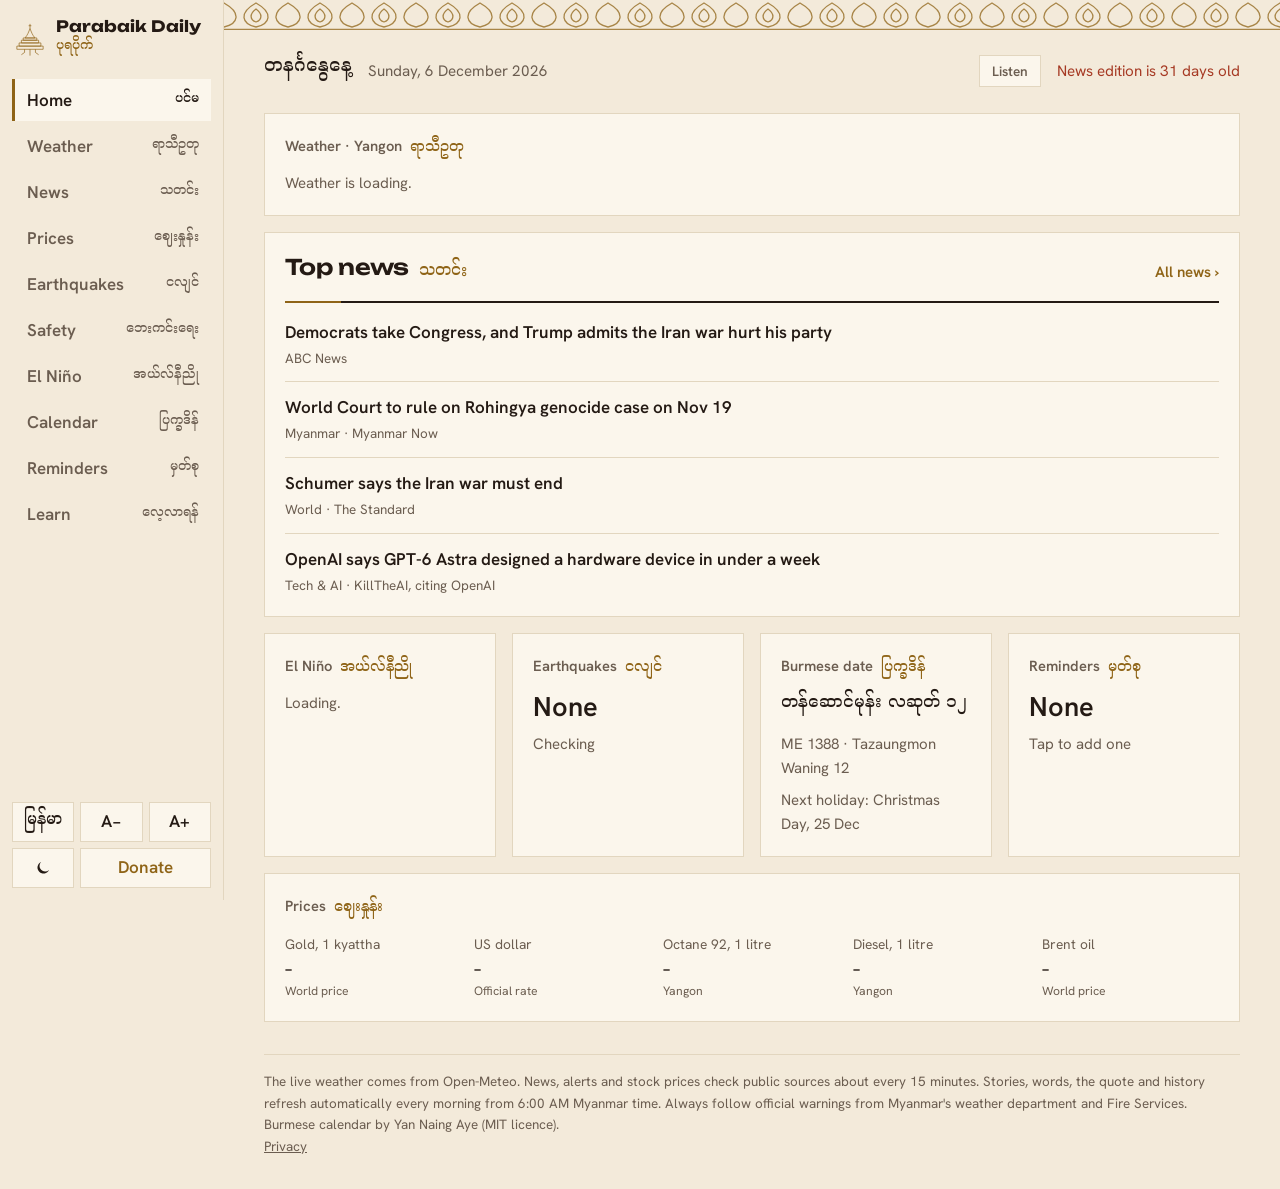
==== commit d5d8ea06: "Prices page, Burmese-language news, alert settings, read aloud, owner tools, and automatic re-runs C" ====
--- a/index.html
+++ b/index.html
@@ -201,6 +201,14 @@
 .size-bottom .give-btn{grid-column:2/-1!important}.size-bottom .theme-btn{grid-column:1}
 .wx-pane{mix-blend-mode:screen}
 @media (max-width:480px){.brand-row{flex-wrap:wrap;row-gap:10px}.brand-row .size{flex:1 1 100%;display:grid;grid-template-columns:1.3fr 1fr 1fr 1fr 1.6fr;gap:6px}.brand-row .size .btn{width:100%;padding:0}.home-link b{white-space:nowrap!important;font-size:.98rem!important}}
+.alert-prefs{margin-top:32px}.prefs{display:grid;gap:12px}.pref{display:flex;align-items:center;gap:10px;padding:12px 16px;background:var(--panel);border:1px solid var(--line);cursor:pointer}.pref input,.pc input{width:18px;height:18px;accent-color:var(--gold);margin:0}.pref .mm{margin-left:auto;color:var(--gold);font-size:.9rem}
+.pref-cities{border:0;padding:0;margin:8px 0 0}.pref-cities legend{font-weight:600;margin-bottom:4px}.pc{display:inline-flex;align-items:center;gap:8px;cursor:pointer}.pc:has(input:checked){border-color:var(--gold);color:var(--gold)}
+.prefs-row{display:flex;flex-wrap:wrap;align-items:center;gap:12px;margin-top:8px}
+.pr-grid{display:grid;grid-template-columns:repeat(3,minmax(0,1fr));gap:16px}.pr-card{display:grid;gap:4px;align-content:start;padding:20px;background:var(--panel);border:1px solid var(--line);border-top:3px solid var(--gold)}.pr-card h3 .mm{color:var(--gold);font-weight:400;font-size:.92em;white-space:nowrap}.pr-card h3{flex-wrap:wrap}
+.pr-row{display:grid;grid-template-columns:minmax(0,1fr);gap:2px;padding:12px 0;border-top:1px solid var(--line)}.pr-row b{font-weight:600;font-size:.92rem;color:var(--muted)}.pr-row b{display:block;font-weight:600;font-size:.95rem}.pr-row small{display:block;color:var(--muted);font-size:.78rem;line-height:1.4}.pr-row strong{font:700 1.35rem/1.25 var(--display);white-space:nowrap;margin-top:2px}
+@media (max-width:900px){.pr-grid{grid-template-columns:minmax(0,1fr)}}
+.prices-form{display:grid;gap:12px;max-width:560px}.prices-form fieldset{display:grid;gap:10px;border:1px solid var(--line);padding:16px}.prices-form label{display:grid;gap:4px;font-size:.9rem}.prices-form input{min-height:40px;padding:0 10px;border:1px solid var(--line);background:var(--panel);color:var(--chalk);font:inherit}
+.topdate{display:flex;flex-wrap:wrap;align-items:center;gap:8px 16px}.prices-strip .h-status{margin-top:4px;padding-top:0;border-top:0}.prices-strip .h-st small{display:block;font-size:.76rem;color:var(--muted)}.listen{margin-left:auto;min-height:32px;padding:0 12px;font-size:.85rem}
 </style>
 </head>
 <body>
@@ -231,7 +239,9 @@
       <section class="view" data-nosnippet id="v-safety" aria-label="Safety" hidden><div class="enso" id="safety-box"></div></section>
       <section class="view" data-nosnippet id="v-privacy" aria-label="Privacy" hidden><div class="enso" id="privacy-box"></div></section>
       <section class="view" data-nosnippet id="v-calendar" aria-label="Burmese calendar" hidden><div class="day-box" id="daybox"></div></section>
-      <section class="view" data-nosnippet id="v-reminders" aria-label="Reminders" hidden><div class="notes" id="notes"></div></section>
+      <section class="view" data-nosnippet id="v-reminders" aria-label="Reminders" hidden><div class="notes" id="notes"></div><div class="notes alert-prefs" id="alert-prefs"></div></section>
+      <section class="view" data-nosnippet id="v-prices" aria-label="Prices" hidden><div class="enso" id="prices-box"></div></section>
+      <section class="view" data-nosnippet id="v-admin" aria-label="Owner tools" hidden><div class="enso" id="admin-box"></div></section>
       <section class="view" data-nosnippet id="v-news" aria-label="News" hidden>
         <div class="chips" id="chips" aria-label="News topics"></div>
         <div class="lead" id="lead"></div>
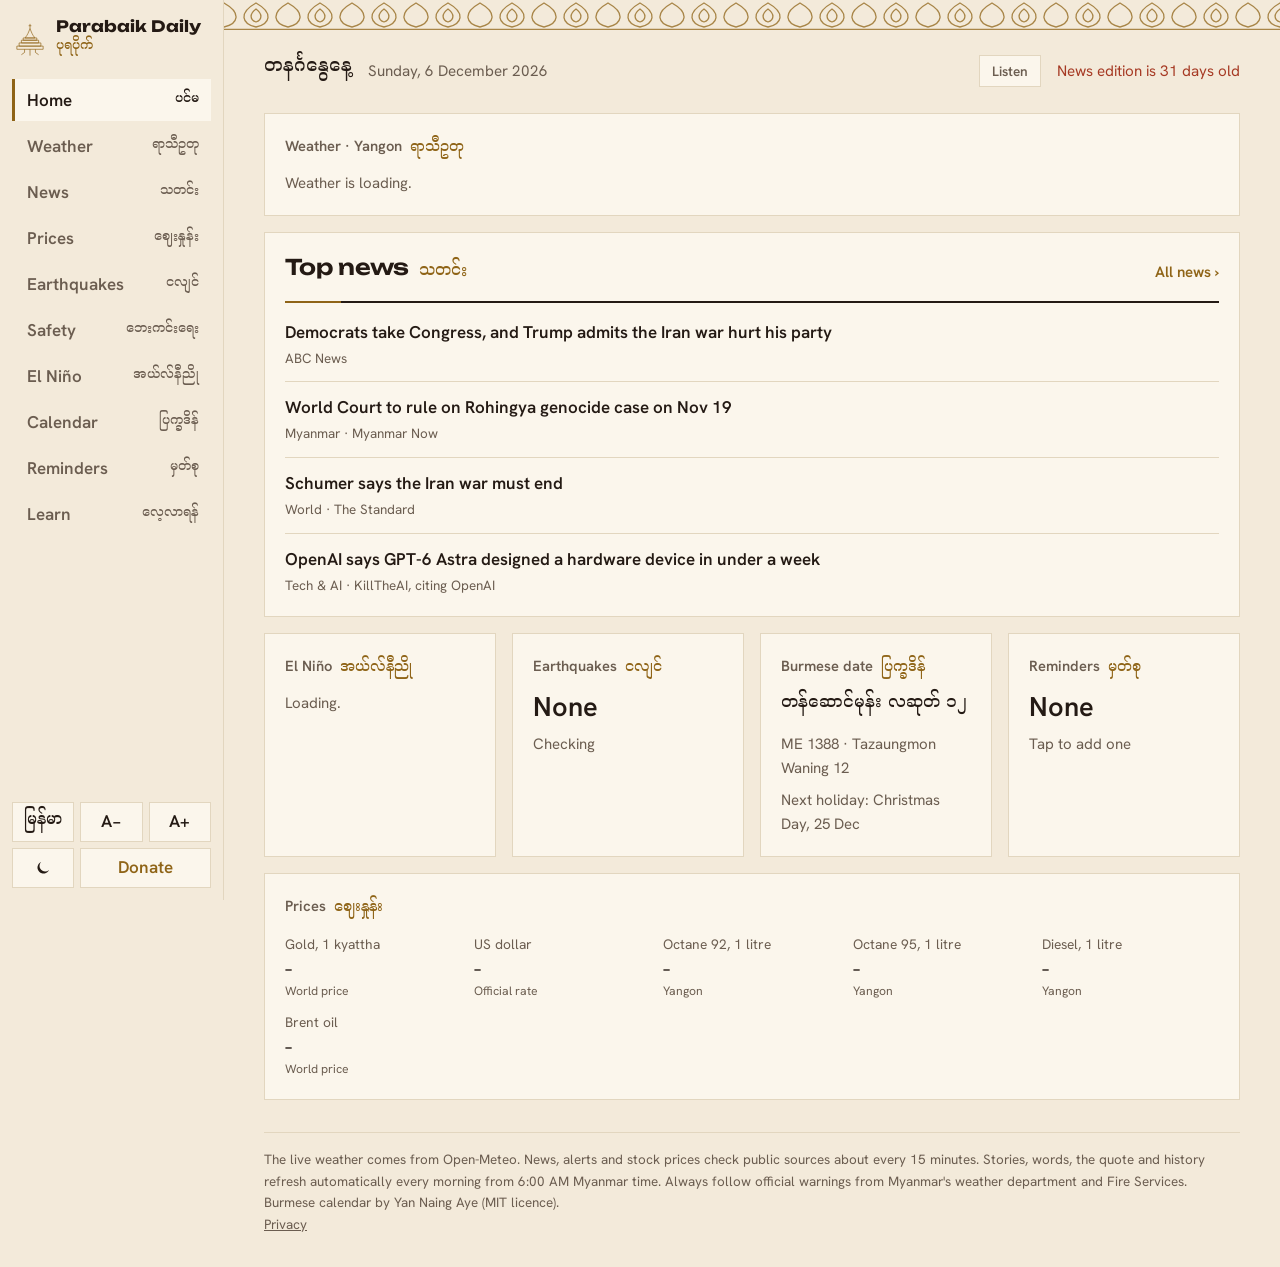
==== commit ca1840c2: "Octane 97 fuel price, Burmese news as a small button, settings check Co-Authored-By: Claude Opus 5.5" ====
--- a/index.html
+++ b/index.html
@@ -209,6 +209,7 @@
 @media (max-width:900px){.pr-grid{grid-template-columns:minmax(0,1fr)}}
 .prices-form{display:grid;gap:12px;max-width:560px}.prices-form fieldset{display:grid;gap:10px;border:1px solid var(--line);padding:16px}.prices-form label{display:grid;gap:4px;font-size:.9rem}.prices-form input{min-height:40px;padding:0 10px;border:1px solid var(--line);background:var(--panel);color:var(--chalk);font:inherit}
 .topdate{display:flex;flex-wrap:wrap;align-items:center;gap:8px 16px}.prices-strip .h-status{margin-top:4px;padding-top:0;border-top:0}.prices-strip .h-st small{display:block;font-size:.76rem;color:var(--muted)}.listen{margin-left:auto;min-height:32px;padding:0 12px;font-size:.85rem}
+.mm-pill{margin-left:auto;align-self:center;padding:2px 14px 0!important;min-height:34px;display:inline-flex;align-items:center;border:1px solid var(--gold);border-radius:999px;color:var(--gold)!important;font:400 .9rem/2 var(--mm)!important;text-decoration:none;white-space:nowrap}.mm-pill[aria-current="true"]{background:var(--gold);color:var(--ground)!important}.mm-pill::after{display:none!important}
 </style>
 </head>
 <body>
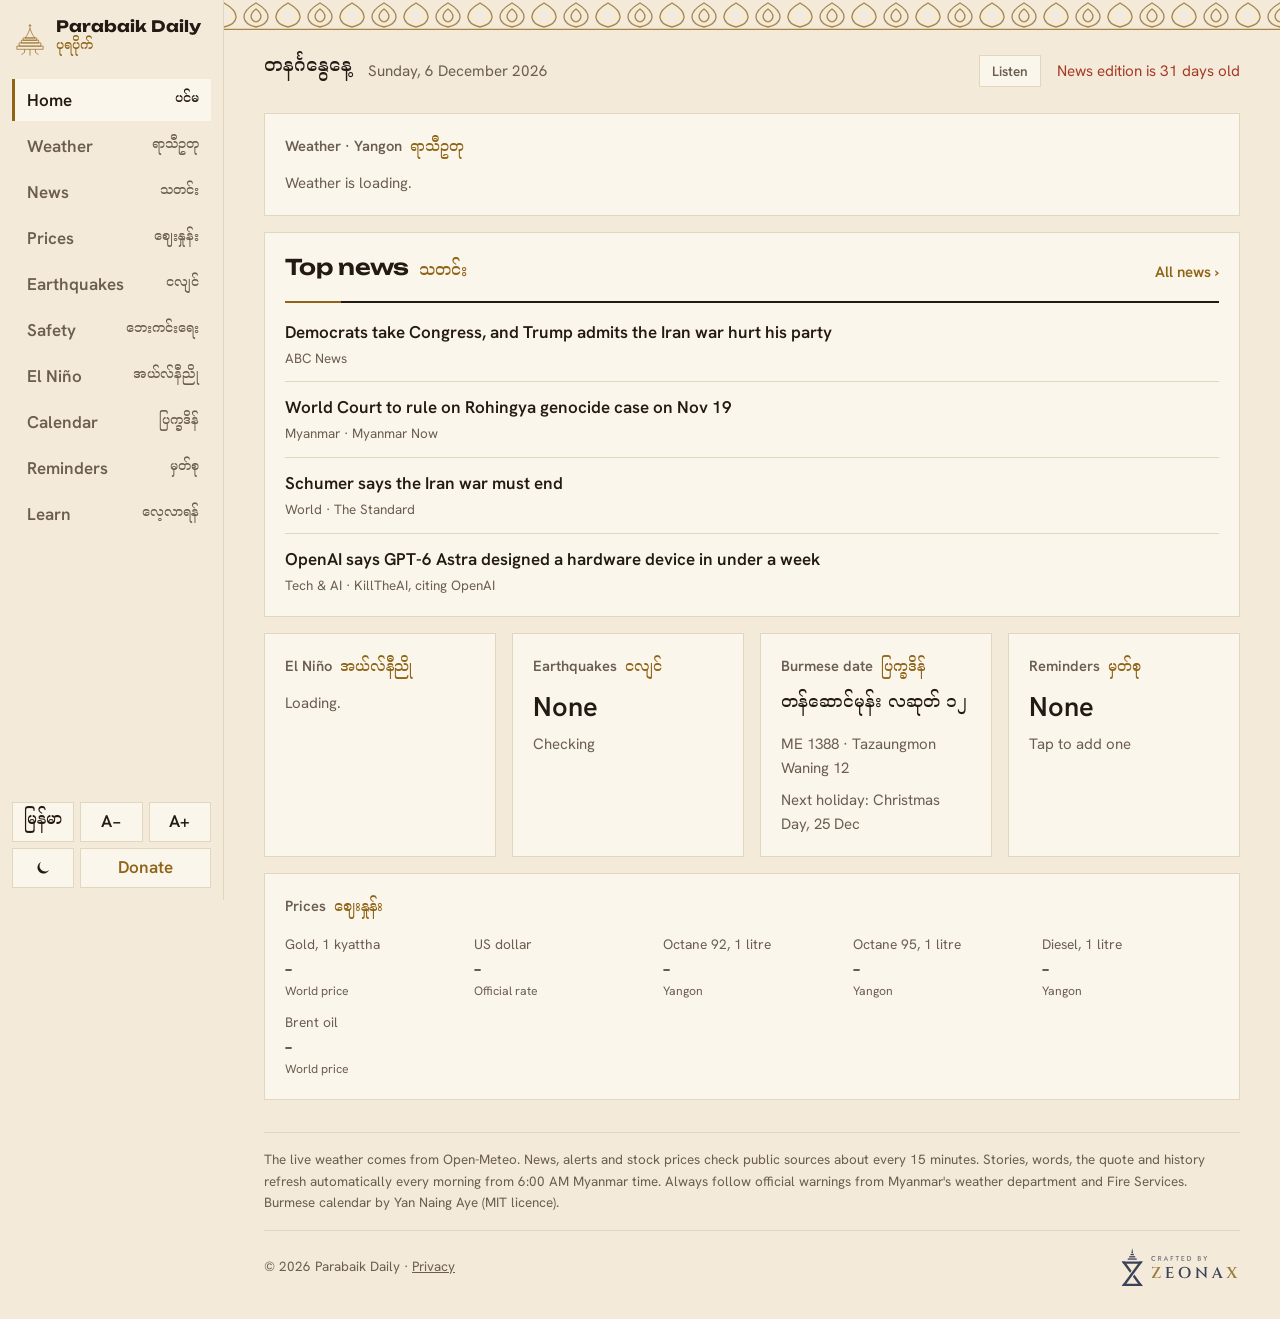
==== commit 6083b5ec: "Add the Crafted by ZeonaX credit to the footer Co-Authored-By: Claude Opus 5.5 <noreply@anthropic.co" ====
--- a/index.html
+++ b/index.html
@@ -210,6 +210,12 @@
 .prices-form{display:grid;gap:12px;max-width:560px}.prices-form fieldset{display:grid;gap:10px;border:1px solid var(--line);padding:16px}.prices-form label{display:grid;gap:4px;font-size:.9rem}.prices-form input{min-height:40px;padding:0 10px;border:1px solid var(--line);background:var(--panel);color:var(--chalk);font:inherit}
 .topdate{display:flex;flex-wrap:wrap;align-items:center;gap:8px 16px}.prices-strip .h-status{margin-top:4px;padding-top:0;border-top:0}.prices-strip .h-st small{display:block;font-size:.76rem;color:var(--muted)}.listen{margin-left:auto;min-height:32px;padding:0 12px;font-size:.85rem}
 .mm-pill{margin-left:auto;align-self:center;padding:2px 14px 0!important;min-height:34px;display:inline-flex;align-items:center;border:1px solid var(--gold);border-radius:999px;color:var(--gold)!important;font:400 .9rem/2 var(--mm)!important;text-decoration:none;white-space:nowrap}.mm-pill[aria-current="true"]{background:var(--gold);color:var(--ground)!important}.mm-pill::after{display:none!important}
+.foot-end{display:flex;flex-wrap:wrap;align-items:center;justify-content:space-between;gap:12px 24px;margin-top:16px;padding-top:16px;border-top:1px solid var(--line)}
+.zx{display:inline-flex;opacity:.85;transition:opacity .2s}.zx:hover{opacity:1}.zx-credit{height:40px;width:auto;display:block}
+.zx-m,.zx-i{fill:#1B2440}.zx-s{fill:#5A5F70}.zx-g{fill:#8E6B22}
+:root[data-theme="dark"] .zx-m,:root[data-theme="dark"] .zx-g{fill:#C9A24D}:root[data-theme="dark"] .zx-i{fill:#F4EDE0}:root[data-theme="dark"] .zx-s{fill:#B8B2A6}
+@media (prefers-color-scheme:dark){:root:not([data-theme="light"]) .zx-m,:root:not([data-theme="light"]) .zx-g{fill:#C9A24D}:root:not([data-theme="light"]) .zx-i{fill:#F4EDE0}:root:not([data-theme="light"]) .zx-s{fill:#B8B2A6}}
+@media (max-width:480px){.foot-end{justify-content:center;text-align:center}}
 </style>
 </head>
 <body>
@@ -250,7 +256,7 @@
       </section>
       <section class="view" data-nosnippet id="v-learn" aria-label="Learn" hidden><div id="rail"></div></section>
     </main>
-    <footer class="foot"><p id="foot"></p><p><a href="#privacy">Privacy</a></p></footer>
+    <footer class="foot"><p id="foot"></p><div class="foot-end"><span>© 2026 Parabaik Daily · <a href="#privacy">Privacy</a></span><span class="zx"><svg class="zx-credit" role="img" aria-label="Crafted by ZeonaX" viewBox="8 14 276 92"><g transform="translate(-6.92,10.98) scale(0.43000)"><mask id="zxgap" maskUnits="userSpaceOnUse" x="0" y="0" width="200" height="240"><rect width="200" height="240" fill="#fff"></rect><polygon points="99.4,130.2 129.4,130.2 100.6,169.8 70.6,169.8" fill="#000"></polygon></mask><g class="zx-m"><rect x="76" y="68" width="48" height="7"></rect><rect x="84" y="56" width="32" height="7"></rect><rect x="91" y="44" width="18" height="7"></rect><polygon points="100,12 104.5,40 95.5,40"></polygon></g><polygon points="44,84 60,84 156,216 140,216" class="zx-m" mask="url(#zxgap)"></polygon><g class="zx-m"><polygon points="140,84 156,84 60,216 44,216"></polygon><polygon points="44,84 156,84 147.27,96 52.73,96"></polygon><polygon points="52.73,204 147.27,204 156,216 44,216"></polygon></g></g><path d="M81.9496 40.2Q81.9496 39.03 82.4722 38.1642Q82.9948 37.2984 83.8372 36.8226Q84.6796 36.3468 85.678 36.3468Q86.458 36.3468 87.0898 36.5496Q87.7216 36.7524 88.2208 37.10340000000001Q88.72 37.45440000000001 89.09440000000001 37.891200000000005V35.7072Q88.4236 35.13 87.6202 34.833600000000004Q86.8168 34.5372 85.6156 34.5372Q84.4144 34.5372 83.37700000000001 34.9506Q82.3396 35.364000000000004 81.5752 36.1206Q80.8108 36.8772 80.3818 37.91460000000001Q79.9528 38.952000000000005 79.9528 40.2Q79.9528 41.4324 80.3818 42.469800000000006Q80.8108 43.507200000000005 81.5752 44.27160000000001Q82.3396 45.036 83.37700000000001 45.4416Q84.4144 45.8472 85.6156 45.8472Q86.8168 45.8472 87.6202 45.5508Q88.4236 45.254400000000004 89.09440000000001 44.692800000000005V42.4932Q88.72 42.945600000000006 88.2208 43.296600000000005Q87.7216 43.647600000000004 87.0898 43.85040000000001Q86.458 44.053200000000004 85.678 44.053200000000004Q84.6796 44.053200000000004 83.8372 43.56960000000001Q82.9948 43.086000000000006 82.4722 42.220200000000006Q81.9496 41.354400000000005 81.9496 40.2Z" class="zx-s"></path><path d="M95.7244 34.74V45.660000000000004H97.56519999999999V41.526H98.704L101.4496 45.660000000000004H103.68039999999999L100.5916 41.3232Q100.9036 41.229600000000005 101.16879999999999 41.104800000000004Q102.0424 40.683600000000006 102.5338 39.919200000000004Q103.0252 39.1548 103.0252 38.12520000000001Q103.0252 37.095600000000005 102.5338 36.339000000000006Q102.0424 35.58240000000001 101.1688 35.16120000000001Q100.2952 34.74 99.094 34.74ZM97.56519999999999 39.99720000000001V36.3312H99.01599999999999Q99.65559999999999 36.3312 100.1236 36.5496Q100.5916 36.768 100.85679999999999 37.1736Q101.122 37.5792 101.122 38.172000000000004Q101.122 38.7492 100.85679999999999 39.1626Q100.5916 39.576 100.1236 39.78660000000001Q99.65559999999999 39.99720000000001 99.01599999999999 39.99720000000001Z" class="zx-s"></path><path d="M115.552 42.852000000000004 116.8 45.660000000000004H118.8904L113.53960000000001 34.131600000000006L108.2044 45.660000000000004H110.2792L111.52720000000001 42.852000000000004ZM113.53960000000001 37.8288 115.0372 41.292H112.05760000000001Z" class="zx-s"></path><path d="M124.50640000000001 34.74V45.660000000000004H126.316V40.7304H130.372V39.1236H126.316V36.393600000000006H130.52800000000002V34.74Z" class="zx-s"></path><path d="M135.91 36.440400000000004H138.796V45.660000000000004H140.6368V36.440400000000004H143.52280000000002V34.74H135.91Z" class="zx-s"></path><path d="M149.2324 34.74V45.660000000000004H155.87800000000001V44.037600000000005H151.042V40.6056H155.566V39.0144H151.042V36.3624H155.87800000000001V34.74Z" class="zx-s"></path><path d="M162.508 34.74V45.660000000000004H166.0336Q167.7028 45.660000000000004 168.96640000000002 44.98140000000001Q170.23000000000002 44.302800000000005 170.9398 43.0782Q171.6496 41.8536 171.6496 40.2Q171.6496 38.546400000000006 170.9398 37.3218Q170.23000000000002 36.0972 168.96640000000002 35.4186Q167.7028 34.74 166.0336 34.74ZM164.3956 43.9284V36.4716H165.98680000000002Q166.798 36.4716 167.4844 36.705600000000004Q168.1708 36.939600000000006 168.6778 37.4076Q169.1848 37.875600000000006 169.4734 38.577600000000004Q169.762 39.2796 169.762 40.2Q169.762 41.120400000000004 169.4734 41.8224Q169.1848 42.5244 168.6778 42.9846Q168.1708 43.4448 167.4844 43.6866Q166.798 43.9284 165.98680000000002 43.9284Z" class="zx-s"></path><path d="M191.96080000000003 39.732Q191.96080000000003 39.732 191.9764 39.732Q192.7564 39.4356 193.20100000000002 38.866200000000006Q193.64560000000003 38.296800000000005 193.64560000000003 37.485600000000005Q193.64560000000003 36.549600000000005 193.20100000000002 35.94120000000001Q192.7564 35.332800000000006 191.9764 35.0364Q191.1964 34.74 190.15120000000002 34.74H186.85960000000003V45.660000000000004H190.33840000000004Q191.50840000000002 45.660000000000004 192.38980000000004 45.324600000000004Q193.27120000000002 44.989200000000004 193.77040000000002 44.2872Q194.26960000000003 43.5852 194.26960000000003 42.5088Q194.26960000000003 41.72880000000001 193.9576 41.16720000000001Q193.64560000000003 40.6056 193.0996 40.2468Q192.60040000000004 39.919200000000004 191.96080000000003 39.732ZM188.70040000000003 40.558800000000005H190.22920000000002Q190.6972 40.558800000000005 191.0872 40.6602Q191.4772 40.7616 191.77360000000002 40.98780000000001Q192.07000000000002 41.214000000000006 192.22600000000003 41.5416Q192.38200000000003 41.869200000000006 192.38200000000003 42.321600000000004Q192.38200000000003 42.93000000000001 192.10120000000003 43.3278Q191.82040000000003 43.7256 191.33680000000004 43.9284Q190.85320000000002 44.13120000000001 190.22920000000002 44.13120000000001H188.70040000000003ZM188.70040000000003 39.1236V36.25320000000001H190.02640000000002Q190.80640000000002 36.25320000000001 191.28220000000002 36.6276Q191.758 37.002 191.758 37.6884Q191.758 38.140800000000006 191.5396 38.4606Q191.32120000000003 38.7804 190.93120000000005 38.952Q190.54120000000003 39.1236 190.02640000000002 39.1236Z" class="zx-s"></path><path d="M206.60920000000004 34.74 204.06640000000004 39.4044 201.53920000000005 34.74H199.43320000000003L203.14600000000004 41.073600000000006V45.660000000000004H205.01800000000003V41.05800000000001L208.71520000000004 34.74Z" class="zx-s"></path><path d="M100.852 59.556V59.879999999999995L86.812 83.892H95.632Q97.9 83.892 99.43 82.416Q100.96 80.94 101.608 78.564H101.96799999999999L100.708 85.25999999999999H81.16V84.93599999999999L94.984 61.391999999999996H85.156Q83.752 61.428 82.888 62.291999999999994Q82.024 63.15599999999999 82.024 64.55999999999999V65.064H81.664V59.37599999999999Q82.024 59.519999999999996 82.762 59.663999999999994Q83.5 59.80799999999999 84.4 59.916Q85.3 60.023999999999994 86.056 60.023999999999994H97.036Q97.756 60.023999999999994 98.566 59.952Q99.376 59.879999999999995 100.006 59.77199999999999Q100.636 59.663999999999994 100.852 59.556Z" class="zx-g"></path><path d="M131.92 78.41999999999999 130.11999999999998 85.25999999999999H112.69599999999998V84.89999999999999H113.16399999999999Q114.1 84.89999999999999 114.76599999999999 84.234Q115.43199999999999 83.568 115.46799999999999 82.63199999999999V62.68799999999999Q115.43199999999999 61.751999999999995 114.76599999999999 61.08599999999999Q114.1 60.41999999999999 113.16399999999999 60.41999999999999H112.69599999999998V60.05999999999999H125.332Q126.124 60.05999999999999 127.006 59.95199999999999Q127.88799999999999 59.843999999999994 128.64399999999998 59.699999999999996Q129.39999999999998 59.556 129.724 59.41199999999999V65.1H129.36399999999998V64.59599999999999Q129.36399999999998 63.227999999999994 128.5 62.32799999999999Q127.77999999999999 61.60799999999999 126.66399999999999 61.46399999999999H119.85999999999999V72.15599999999999H125.04399999999998Q126.15999999999998 72.11999999999999 126.91599999999998 71.36399999999999Q127.67199999999998 70.60799999999999 127.67199999999998 69.49199999999999V69.13199999999999H128.03199999999998V76.54799999999999H127.67199999999998V76.15199999999999Q127.67199999999998 75.03599999999999 126.91599999999998 74.27999999999999Q126.15999999999998 73.52399999999999 125.04399999999998 73.52399999999999H119.85999999999999V83.856H124.68399999999998Q126.51999999999998 83.856 127.85199999999999 83.19Q129.184 82.52399999999999 130.084 81.28199999999998Q130.98399999999998 80.03999999999999 131.56 78.41999999999999Z" class="zx-i"></path><path d="M156.724 59.556Q160.86399999999998 59.556 163.97799999999998 61.157999999999994Q167.09199999999998 62.75999999999999 168.784 65.71199999999999Q170.476 68.66399999999999 170.476 72.66Q170.476 76.65599999999999 168.784 79.60799999999999Q167.09199999999998 82.55999999999999 163.97799999999998 84.16199999999999Q160.86399999999998 85.764 156.724 85.764Q152.548 85.764 149.452 84.16199999999999Q146.356 82.55999999999999 144.664 79.60799999999999Q142.97199999999998 76.65599999999999 142.97199999999998 72.66Q142.97199999999998 68.66399999999999 144.664 65.71199999999999Q146.356 62.75999999999999 149.452 61.157999999999994Q152.548 59.556 156.724 59.556ZM156.724 84.39599999999999Q159.42399999999998 84.39599999999999 161.42199999999997 82.95599999999999Q163.42 81.51599999999999 164.51799999999997 78.88799999999999Q165.61599999999999 76.25999999999999 165.61599999999999 72.66Q165.61599999999999 69.05999999999999 164.51799999999997 66.43199999999999Q163.42 63.80399999999999 161.42199999999997 62.36399999999999Q159.42399999999998 60.92399999999999 156.724 60.92399999999999Q154.024 60.92399999999999 152.026 62.36399999999999Q150.028 63.80399999999999 148.93 66.43199999999999Q147.832 69.05999999999999 147.832 72.66Q147.832 76.25999999999999 148.93 78.88799999999999Q150.028 81.51599999999999 152.026 82.95599999999999Q154.024 84.39599999999999 156.724 84.39599999999999Z" class="zx-i"></path><path d="M184.12 59.519999999999996 202.80399999999997 77.98799999999999V62.61599999999999Q202.768 61.67999999999999 202.13799999999998 61.04999999999999Q201.50799999999998 60.41999999999999 200.572 60.41999999999999H199.88799999999998V60.05999999999999H209.608V60.41999999999999H208.95999999999998Q208.06 60.41999999999999 207.41199999999998 61.04999999999999Q206.76399999999998 61.67999999999999 206.72799999999998 62.61599999999999V81.15599999999999Q206.72799999999998 82.452 206.83599999999998 83.496Q206.944 84.53999999999999 207.052 85.15199999999999L207.124 85.764H206.79999999999998L188.11599999999999 67.332L188.152 82.704Q188.152 83.60399999999998 188.79999999999998 84.25199999999998Q189.44799999999998 84.89999999999999 190.34799999999998 84.89999999999999H191.03199999999998V85.25999999999999H181.27599999999998V84.89999999999999H181.95999999999998Q182.85999999999999 84.89999999999999 183.50799999999998 84.25199999999998Q184.15599999999998 83.60399999999998 184.15599999999998 82.704V64.02Q184.15599999999998 62.07599999999999 183.976 60.779999999999994L183.76 59.519999999999996Z" class="zx-i"></path><path d="M231.60399999999998 59.41199999999999 242.00799999999998 82.812Q242.54799999999997 83.892 243.37599999999998 84.35999999999999Q244.23999999999998 84.89999999999999 245.06799999999998 84.89999999999999H245.356V85.25999999999999H235.02399999999997V84.89999999999999H235.34799999999998Q236.03199999999998 84.89999999999999 236.57199999999997 84.288Q237.076 83.74799999999999 236.75199999999998 82.74L234.772 77.62799999999999H225.88L223.86399999999998 82.63199999999999Q223.576 83.35199999999999 223.75599999999997 83.856Q223.93599999999998 84.35999999999999 224.368 84.63Q224.79999999999998 84.89999999999999 225.23199999999997 84.89999999999999H225.55599999999998V85.25999999999999H217.99599999999998V84.89999999999999H218.32Q219.148 84.89999999999999 220.04799999999997 84.35999999999999Q220.80399999999997 83.928 221.344 82.91999999999999L229.65999999999997 63.80399999999999Q229.73199999999997 63.66 229.96599999999998 63.102Q230.2 62.544 230.50599999999997 61.824Q230.81199999999998 61.10399999999999 231.02799999999996 60.43799999999999Q231.24399999999997 59.77199999999999 231.27999999999997 59.41199999999999ZM230.41599999999997 66.50399999999999 226.456 76.25999999999999H234.23199999999997Z" class="zx-i"></path><path d="M263.248 60.05999999999999V60.41999999999999H262.816Q262.34799999999996 60.41999999999999 261.93399999999997 60.761999999999986Q261.52 61.10399999999999 261.412 61.60799999999999Q261.268 62.07599999999999 261.484 62.544L266.2 69.85199999999999L270.772 62.651999999999994Q271.096 62.147999999999996 270.952 61.62599999999999Q270.808 61.10399999999999 270.412 60.761999999999986Q270.01599999999996 60.41999999999999 269.512 60.41999999999999H269.08V60.05999999999999H277.68399999999997V60.41999999999999H277.17999999999995Q276.06399999999996 60.41999999999999 275.128 61.068Q274.22799999999995 61.64399999999999 273.652 62.39999999999999L267.388 71.68799999999999L274.73199999999997 83.1Q275.272 83.74799999999999 276.06399999999996 84.252Q277.036 84.89999999999999 278.152 84.89999999999999H278.65599999999995V85.25999999999999H267.568V84.89999999999999H268.0Q268.756 84.89999999999999 269.26 84.17999999999999Q269.692 83.532 269.332 82.84799999999998L264.07599999999996 74.568L258.604 82.776Q258.352 83.20799999999998 258.496 83.67599999999999Q258.64 84.216 259.054 84.55799999999999Q259.46799999999996 84.89999999999999 259.936 84.89999999999999H260.404V85.25999999999999H251.76399999999998V84.89999999999999H252.26799999999997Q253.42 84.89999999999999 254.35599999999997 84.252Q255.14799999999997 83.71199999999999 255.724 83.02799999999999L262.888 72.732L256.33599999999996 62.544Q255.76 61.715999999999994 254.80599999999998 61.06799999999999Q253.85199999999998 60.41999999999999 252.7 60.41999999999999H252.19599999999997V60.05999999999999Z" class="zx-g"></path></svg></span></div></footer>
   </div>
 </div>
 </div>
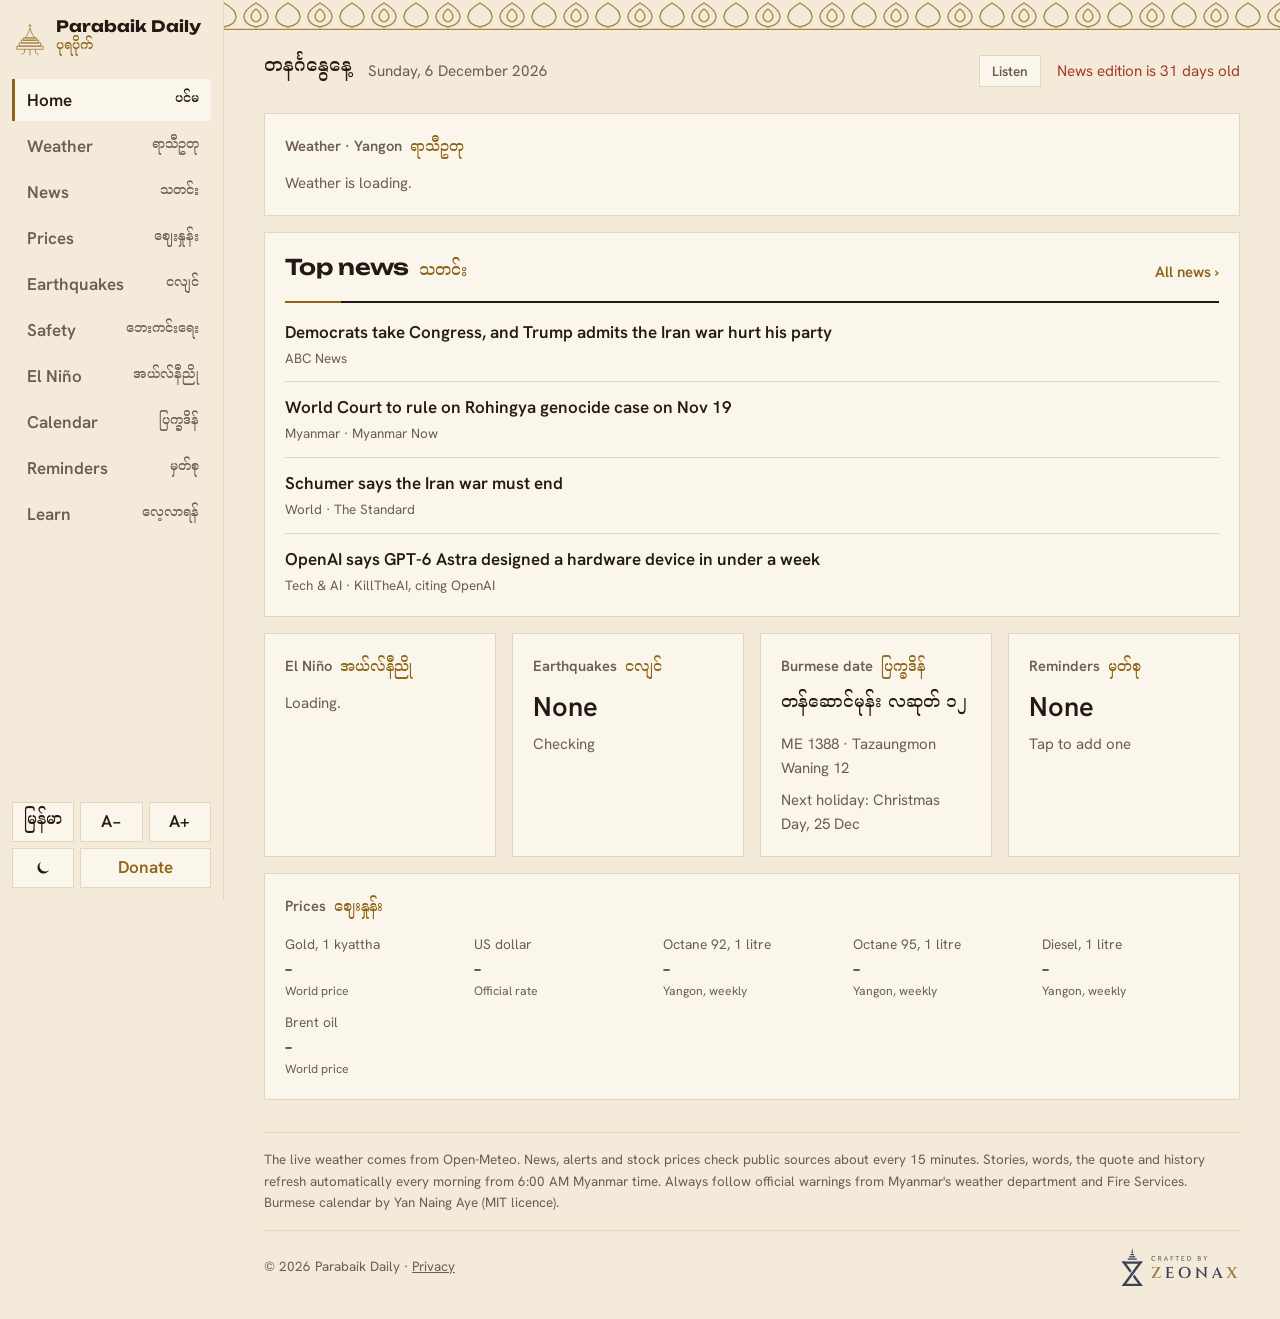
==== commit 477973ac: "Weekly Yangon fuel prices with paste-and-fill from a Facebook post Co-Authored-By: Claude Opus 5.5 <" ====
--- a/index.html
+++ b/index.html
@@ -207,7 +207,7 @@
 .pr-grid{display:grid;grid-template-columns:repeat(3,minmax(0,1fr));gap:16px}.pr-card{display:grid;gap:4px;align-content:start;padding:20px;background:var(--panel);border:1px solid var(--line);border-top:3px solid var(--gold)}.pr-card h3 .mm{color:var(--gold);font-weight:400;font-size:.92em;white-space:nowrap}.pr-card h3{flex-wrap:wrap}
 .pr-row{display:grid;grid-template-columns:minmax(0,1fr);gap:2px;padding:12px 0;border-top:1px solid var(--line)}.pr-row b{font-weight:600;font-size:.92rem;color:var(--muted)}.pr-row b{display:block;font-weight:600;font-size:.95rem}.pr-row small{display:block;color:var(--muted);font-size:.78rem;line-height:1.4}.pr-row strong{font:700 1.35rem/1.25 var(--display);white-space:nowrap;margin-top:2px}
 @media (max-width:900px){.pr-grid{grid-template-columns:minmax(0,1fr)}}
-.prices-form{display:grid;gap:12px;max-width:560px}.prices-form fieldset{display:grid;gap:10px;border:1px solid var(--line);padding:16px}.prices-form label{display:grid;gap:4px;font-size:.9rem}.prices-form input{min-height:40px;padding:0 10px;border:1px solid var(--line);background:var(--panel);color:var(--chalk);font:inherit}
+.prices-form{display:grid;gap:12px;max-width:560px}.prices-form fieldset{display:grid;gap:10px;border:1px solid var(--line);padding:16px}.prices-form label{display:grid;gap:4px;font-size:.9rem}.prices-form textarea{padding:10px;border:1px solid var(--line);background:var(--panel);color:var(--chalk);font:inherit;resize:vertical}.prices-form input{min-height:40px;padding:0 10px;border:1px solid var(--line);background:var(--panel);color:var(--chalk);font:inherit}
 .topdate{display:flex;flex-wrap:wrap;align-items:center;gap:8px 16px}.prices-strip .h-status{margin-top:4px;padding-top:0;border-top:0}.prices-strip .h-st small{display:block;font-size:.76rem;color:var(--muted)}.listen{margin-left:auto;min-height:32px;padding:0 12px;font-size:.85rem}
 .mm-pill{margin-left:auto;align-self:center;padding:2px 14px 0!important;min-height:34px;display:inline-flex;align-items:center;border:1px solid var(--gold);border-radius:999px;color:var(--gold)!important;font:400 .9rem/2 var(--mm)!important;text-decoration:none;white-space:nowrap}.mm-pill[aria-current="true"]{background:var(--gold);color:var(--ground)!important}.mm-pill::after{display:none!important}
 .foot-end{display:flex;flex-wrap:wrap;align-items:center;justify-content:space-between;gap:12px 24px;margin-top:16px;padding-top:16px;border-top:1px solid var(--line)}
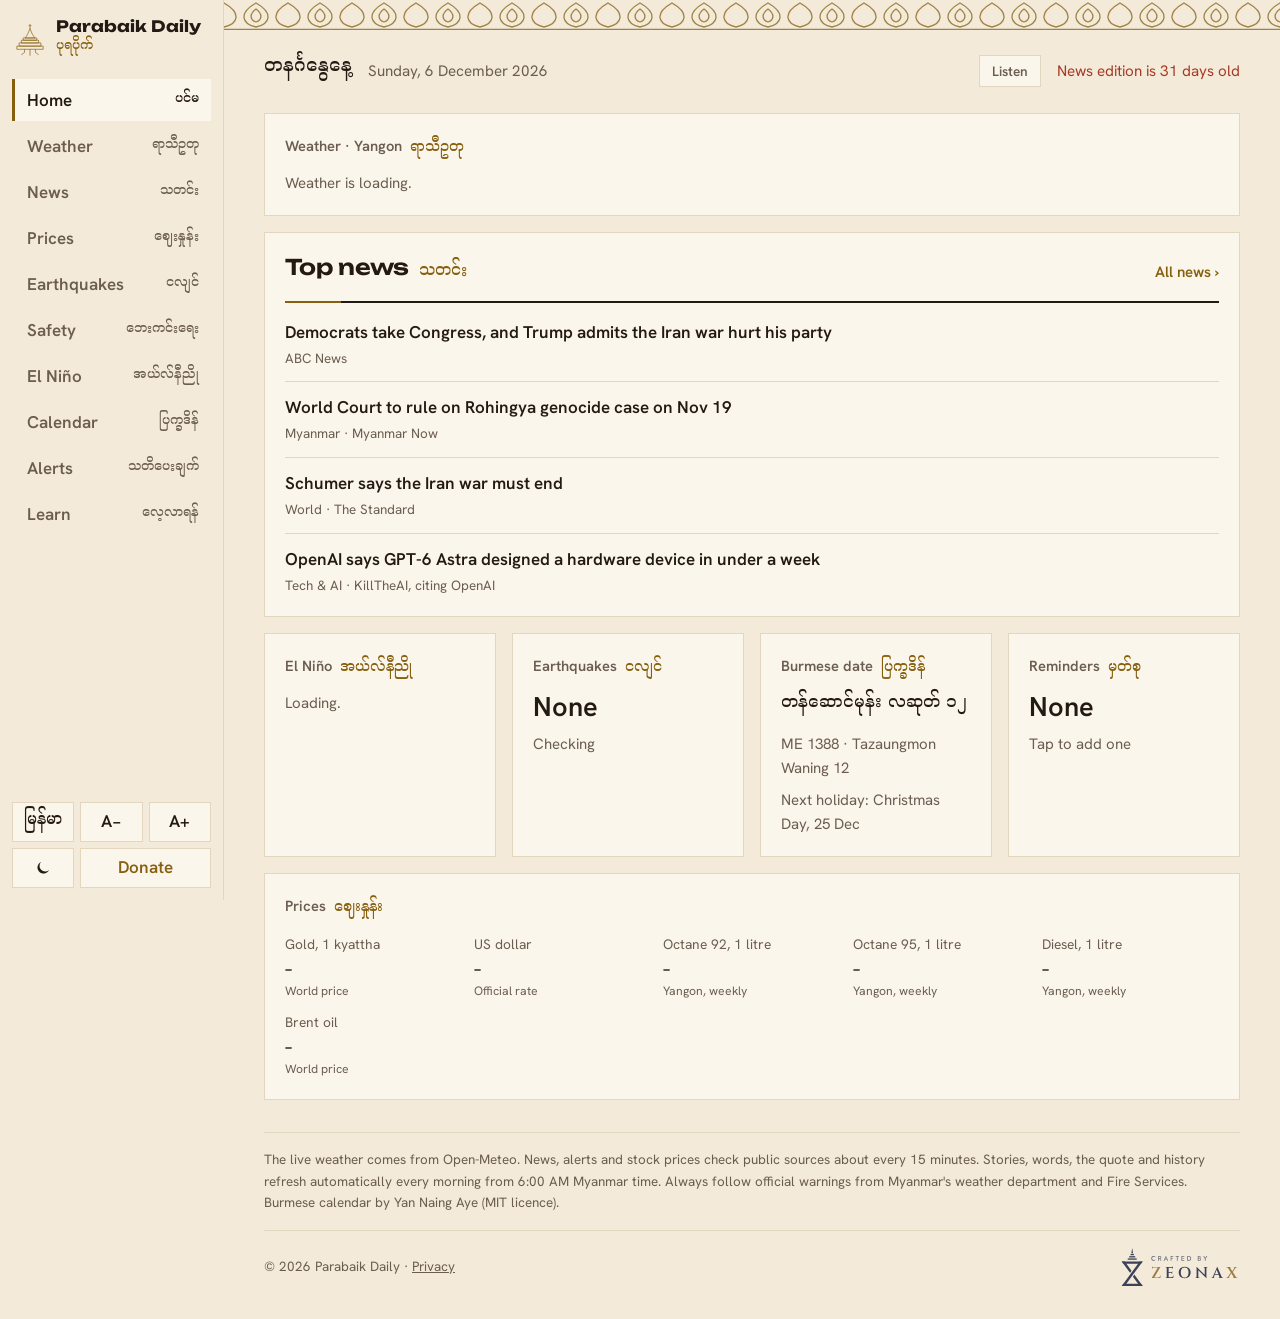
==== commit f7898e44: "Alert settings panel with test, turn off, earthquake strength and quiet hours; accessibility and SEO" ====
--- a/index.html
+++ b/index.html
@@ -30,7 +30,7 @@
 <style>
 /* Parabaik Daily. Palette: parchment or lacquer ground, one gold accent, red for today and danger, jade for safe.
    Spacing scale: 4 8 12 16 24 32 48. */
-:root{--ground:#F3EADA;--panel:#FBF6EC;--line:#E2D6BF;--chalk:#241A14;--muted:#6B5D50;--gold:#8F6417;--red:#A63A24;--jade:#26705E;--amber:#B57A10;
+:root{--ground:#F3EADA;--panel:#FBF6EC;--line:#E2D6BF;--chalk:#241A14;--muted:#6B5D50;--gold:#87600F;--red:#A63A24;--jade:#26705E;--amber:#B57A10;
 --vermilion:var(--red);--up:var(--jade);--down:var(--red);
 --body:"Hanken Grotesk","Noto Serif Myanmar",system-ui,-apple-system,"Segoe UI",sans-serif;--display:"Unbounded","Noto Serif Myanmar",system-ui,sans-serif;--mono:"IBM Plex Mono",ui-monospace,Menlo,Consolas,monospace;--mm:"Noto Serif Myanmar","Myanmar Text","Noto Sans Myanmar",Padauk,serif;color-scheme:light}
 @media (prefers-color-scheme:dark){:root:not([data-theme="light"]){--ground:#15110E;--panel:#1F1915;--line:#352B24;--chalk:#F1E9DB;--muted:#AD9E8E;--gold:#D9AE55;--red:#E0694E;--jade:#57BFA6;--amber:#E0A93A;color-scheme:dark}}
@@ -119,7 +119,7 @@
 .cal button{grid-template-rows:24px 22px}.cal button b{font-size:1.05rem;font-weight:600;line-height:24px}.cal button small{display:flex;align-items:center;justify-content:center;height:22px}.cal button small{font:400 .86rem/1.5 var(--mm);color:var(--muted)}
 .cal button.full small,.cal button.newm small{font-size:0;height:22px}.cal button.full small::before,.cal button.newm small::before{content:"";width:12px;height:12px;border-radius:50%;background:inherit}.cal button.full small,.cal button.newm small{background:none!important}.cal button.full small::before{background:var(--gold)}.cal button.newm small::before{background:var(--chalk)}.cal button.full small{background:var(--gold)}.cal button.newm small{background:var(--chalk)}
 .cal button.sab::after,.cal button.hol::before{content:"";position:absolute;top:7px;width:7px;height:7px;border-radius:50%}.cal button.sab::after{right:7px;background:var(--jade)}.cal button.hol::before{right:17px;background:var(--red)}.cal button.hol:not(.sab)::before{right:7px}
-.hol-line{color:var(--red);font-weight:600}.cal button.hol b{color:var(--red)}.cal button.fest small::after{content:"";display:block;width:16px;height:2px;margin:2px auto 0;background:var(--gold)}.cal button.full.fest small::after,.cal button.newm.fest small::after{display:none}.cal-leg .hol{background:var(--red)}.cal-leg .fest{width:16px;height:2px;border-radius:0;background:var(--gold)}.cd-pub,.cd-rel,.cd-astro{margin-top:8px}.cd-pub{color:var(--red);font-weight:600}.cd-pub .mm,.cd-rel .mm{display:block;font-weight:400}.cd-astro{font-size:.86rem;color:var(--muted)}.cal-next{margin:0 0 12px;padding-bottom:12px;border-bottom:1px solid var(--line)}.cal-next b{display:block;font-size:.86rem;color:var(--muted);font-weight:400}.cal-month{margin-top:0;grid-column:1}@media (max-width:640px){.q-area{flex-wrap:nowrap}.q-area .chip{flex:1;padding:0 8px;font-size:.92rem}.q-area .chip .mm{display:none}}@media (orientation:landscape) and (max-height:500px){.home-link b{font-size:.82rem;white-space:normal}}.cal-month h3{font-size:1rem;margin:0 0 8px}.cal-month ul{list-style:none;margin:0;padding:0}.cal-month li{display:grid;grid-template-columns:72px minmax(0,1fr);gap:12px;padding:12px 0;border-top:1px solid var(--line)}.cal-month li b{font-weight:600;color:var(--muted)}.cal-month li.pub b{color:var(--red)}.cal-month li span{display:block}.cal-month li>div>span+span{margin-top:8px}.cal-month li span .mm{display:block;margin:0;color:var(--gold);font-size:.9em;font-weight:400;line-height:1.9}.cm-pub{font-weight:600}.cm-sab{color:var(--muted);font-size:.9rem}.cal-month li span.cm-sab .mm{display:inline;margin-left:8px}.cal button.now{background:var(--red)}.cal button.now b,.cal button.now small{color:#fff}.cal button[aria-pressed="true"]:not(.now){box-shadow:inset 0 0 0 2px var(--gold)}
+.hol-line{color:var(--red);font-weight:600}.cal button.hol b{color:var(--red)}.cal button.fest small::after{content:"";display:block;width:16px;height:2px;margin:2px auto 0;background:var(--gold)}.cal button.full.fest small::after,.cal button.newm.fest small::after{display:none}.cal-leg .hol{background:var(--red)}.cal-leg .fest{width:16px;height:2px;border-radius:0;background:var(--gold)}.cd-pub,.cd-rel,.cd-astro{margin-top:8px}.cd-pub{color:var(--red);font-weight:600}.cd-pub .mm,.cd-rel .mm{display:block;font-weight:400}.cd-astro{font-size:.86rem;color:var(--muted)}.cal-next{margin:0 0 12px;padding-bottom:12px;border-bottom:1px solid var(--line)}.cal-next b{display:block;font-size:.86rem;color:var(--muted);font-weight:400}.cal-month{margin-top:0;grid-column:1}@media (max-width:640px){.q-area{flex-wrap:nowrap}.q-area .chip{flex:1;padding:0 8px;font-size:.92rem}.q-area .chip .mm{display:none}}@media (orientation:landscape) and (max-height:500px){.home-link b{font-size:.82rem;white-space:normal}}.cal-month h3{font-size:1rem;margin:0 0 8px}.cal-month ul{list-style:none;margin:0;padding:0}.cal-month li{display:grid;grid-template-columns:72px minmax(0,1fr);gap:12px;padding:12px 0;border-top:1px solid var(--line)}.cal-month li b{font-weight:600;color:var(--muted)}.cal-month li.pub b{color:var(--red)}.cal-month li span{display:block}.cal-month li>div>span+span{margin-top:8px}.cal-month li span .mm{display:block;margin:0;color:var(--gold);font-size:.9em;font-weight:400;line-height:1.9}.cm-pub{font-weight:600}.cm-sab{color:var(--muted);font-size:.9rem}.cal-month li span.cm-sab .mm{display:inline;margin-left:8px}.cal button.now{background:var(--red)}.cal button.now b,.cal button.now small{color:#fff}:root[data-theme="dark"] .cal button.now b,:root[data-theme="dark"] .cal button.now small{color:#1A0F0B}@media (prefers-color-scheme:dark){:root:not([data-theme="light"]) .cal button.now b,:root:not([data-theme="light"]) .cal button.now small{color:#1A0F0B}}.cal button[aria-pressed="true"]:not(.now){box-shadow:inset 0 0 0 2px var(--gold)}
 .cal-detail{padding:12px 16px;background:var(--ground);border-left:3px solid var(--gold)}.cal-detail strong,.cal-detail span{display:block}.cal-detail .mm{color:var(--gold)}
 .cal-leg{display:flex;flex-wrap:wrap;gap:4px 16px;font-size:.86rem;color:var(--muted)}.cal-leg span{display:flex;align-items:center;gap:6px}.cal-leg i{width:9px;height:9px;border-radius:50%}.cal-leg .today{background:var(--red);border-radius:2px}.cal-leg .full{background:var(--gold)}.cal-leg .newm{background:var(--chalk)}.cal-leg .sab{background:var(--jade)}.cal-leg .hol{background:var(--red)}
 /* Reminders */
@@ -201,7 +201,7 @@
 .size-bottom .give-btn{grid-column:2/-1!important}.size-bottom .theme-btn{grid-column:1}
 .wx-pane{mix-blend-mode:screen}
 @media (max-width:480px){.brand-row{flex-wrap:wrap;row-gap:10px}.brand-row .size{flex:1 1 100%;display:grid;grid-template-columns:1.3fr 1fr 1fr 1fr 1.6fr;gap:6px}.brand-row .size .btn{width:100%;padding:0}.home-link b{white-space:nowrap!important;font-size:.98rem!important}}
-.alert-prefs{margin-top:32px}.prefs{display:grid;gap:12px}.pref{display:flex;align-items:center;gap:10px;padding:12px 16px;background:var(--panel);border:1px solid var(--line);cursor:pointer}.pref input,.pc input{width:18px;height:18px;accent-color:var(--gold);margin:0}.pref .mm{margin-left:auto;color:var(--gold);font-size:.9rem}
+.alert-prefs{margin-top:32px}.prefs{display:grid;gap:12px}.pref{display:flex;align-items:center;gap:10px;padding:12px 16px;background:var(--panel);border:1px solid var(--line);cursor:pointer}.pref input,.pc input{flex:none;width:18px;height:18px;accent-color:var(--gold);margin:0}.pref .mm{margin-left:auto;color:var(--gold);font-size:.9rem}
 .pref-cities{border:0;padding:0;margin:8px 0 0}.pref-cities legend{font-weight:600;margin-bottom:4px}.pc{display:inline-flex;align-items:center;gap:8px;cursor:pointer}.pc:has(input:checked){border-color:var(--gold);color:var(--gold)}
 .prefs-row{display:flex;flex-wrap:wrap;align-items:center;gap:12px;margin-top:8px}
 .pr-grid{display:grid;grid-template-columns:repeat(3,minmax(0,1fr));gap:16px}.pr-card{display:grid;gap:4px;align-content:start;padding:20px;background:var(--panel);border:1px solid var(--line);border-top:3px solid var(--gold)}.pr-card h3 .mm{color:var(--gold);font-weight:400;font-size:.92em;white-space:nowrap}.pr-card h3{flex-wrap:wrap}
@@ -216,6 +216,18 @@
 :root[data-theme="dark"] .zx-m,:root[data-theme="dark"] .zx-g{fill:#C9A24D}:root[data-theme="dark"] .zx-i{fill:#F4EDE0}:root[data-theme="dark"] .zx-s{fill:#B8B2A6}
 @media (prefers-color-scheme:dark){:root:not([data-theme="light"]) .zx-m,:root:not([data-theme="light"]) .zx-g{fill:#C9A24D}:root:not([data-theme="light"]) .zx-i{fill:#F4EDE0}:root:not([data-theme="light"]) .zx-s{fill:#B8B2A6}}
 @media (max-width:480px){.foot-end{justify-content:center;text-align:center}}
+.sr-only{position:absolute;width:1px;height:1px;padding:0;margin:-1px;overflow:hidden;clip:rect(0,0,0,0);white-space:nowrap;border:0}
+.alert-prefs{margin:0 0 40px;padding:24px;background:var(--panel);border:1px solid var(--line);border-top:3px solid var(--gold)}
+.ap-head{display:flex;flex-wrap:wrap;align-items:center;gap:8px 16px}.ap-head h2{margin:0;font:600 1.3rem/1.3 var(--display)}.ap-head h2 .mm{margin-left:10px;color:var(--gold);font:400 1rem/1.9 var(--mm)}
+.ap-state{margin-left:auto;padding:4px 12px;border-radius:999px;font-size:.82rem;font-weight:600;border:1px solid var(--line);color:var(--muted)}.ap-state.on{border-color:var(--jade);color:var(--jade)}.ap-state.blocked{border-color:var(--red);color:var(--red)}
+.ap-help{margin:12px 0 0;color:var(--muted);max-width:62ch}
+.btn-gold{background:var(--gold);border-color:var(--gold);color:var(--ground)}.btn-gold:hover{filter:brightness(1.08)}
+.prefs{margin-top:24px;gap:24px}.ap-group{display:grid;gap:8px;border:0;padding:0;margin:0}.ap-group legend{font:600 .78rem/1 var(--body);letter-spacing:.08em;text-transform:uppercase;color:var(--gold);margin-bottom:8px}
+.pref{min-height:56px;background:var(--ground)}.pref-tx{display:grid;gap:2px}.pref-tx b{font-weight:600}.pref-tx small{color:var(--muted);font-size:.84rem;line-height:1.4}
+.pref-sel{justify-content:space-between;flex-wrap:wrap}.pref-sel select{min-height:44px;padding:0 12px;border:1px solid var(--line);background:var(--panel);color:var(--chalk);font:inherit}
+.pref:focus-within,.pc:focus-within{outline:2px solid var(--gold);outline-offset:2px}
+.pc{min-height:44px}
+@media (max-width:640px){.alert-prefs{padding:16px}.ap-state{margin-left:0}.pref .mm{display:none}}
 </style>
 </head>
 <body>
@@ -239,6 +251,7 @@
   <div class="band" id="band" aria-hidden="true"></div>
   <div class="pane">
     <main>
+<h1 class="sr-only">Parabaik Daily: Myanmar news, weather and earthquake alerts</h1>
       <section class="view" data-nosnippet id="v-home" aria-label="Home"><div class="topdate" id="dateline"></div><div class="grid" id="hgrid"></div></section>
       <section class="view" data-nosnippet id="v-weather" aria-label="Weather" hidden><div class="wx-hero" id="wx"></div></section>
       <section class="view" data-nosnippet id="v-enso" aria-label="El Niño" hidden><div class="enso" id="enso-box"></div></section>
@@ -246,7 +259,7 @@
       <section class="view" data-nosnippet id="v-safety" aria-label="Safety" hidden><div class="enso" id="safety-box"></div></section>
       <section class="view" data-nosnippet id="v-privacy" aria-label="Privacy" hidden><div class="enso" id="privacy-box"></div></section>
       <section class="view" data-nosnippet id="v-calendar" aria-label="Burmese calendar" hidden><div class="day-box" id="daybox"></div></section>
-      <section class="view" data-nosnippet id="v-reminders" aria-label="Reminders" hidden><div class="notes" id="notes"></div><div class="notes alert-prefs" id="alert-prefs"></div></section>
+      <section class="view" data-nosnippet id="v-reminders" aria-label="Reminders" hidden><div class="notes alert-prefs" id="alert-prefs"></div><div class="notes" id="notes"></div></section>
       <section class="view" data-nosnippet id="v-prices" aria-label="Prices" hidden><div class="enso" id="prices-box"></div></section>
       <section class="view" data-nosnippet id="v-admin" aria-label="Owner tools" hidden><div class="enso" id="admin-box"></div></section>
       <section class="view" data-nosnippet id="v-news" aria-label="News" hidden>
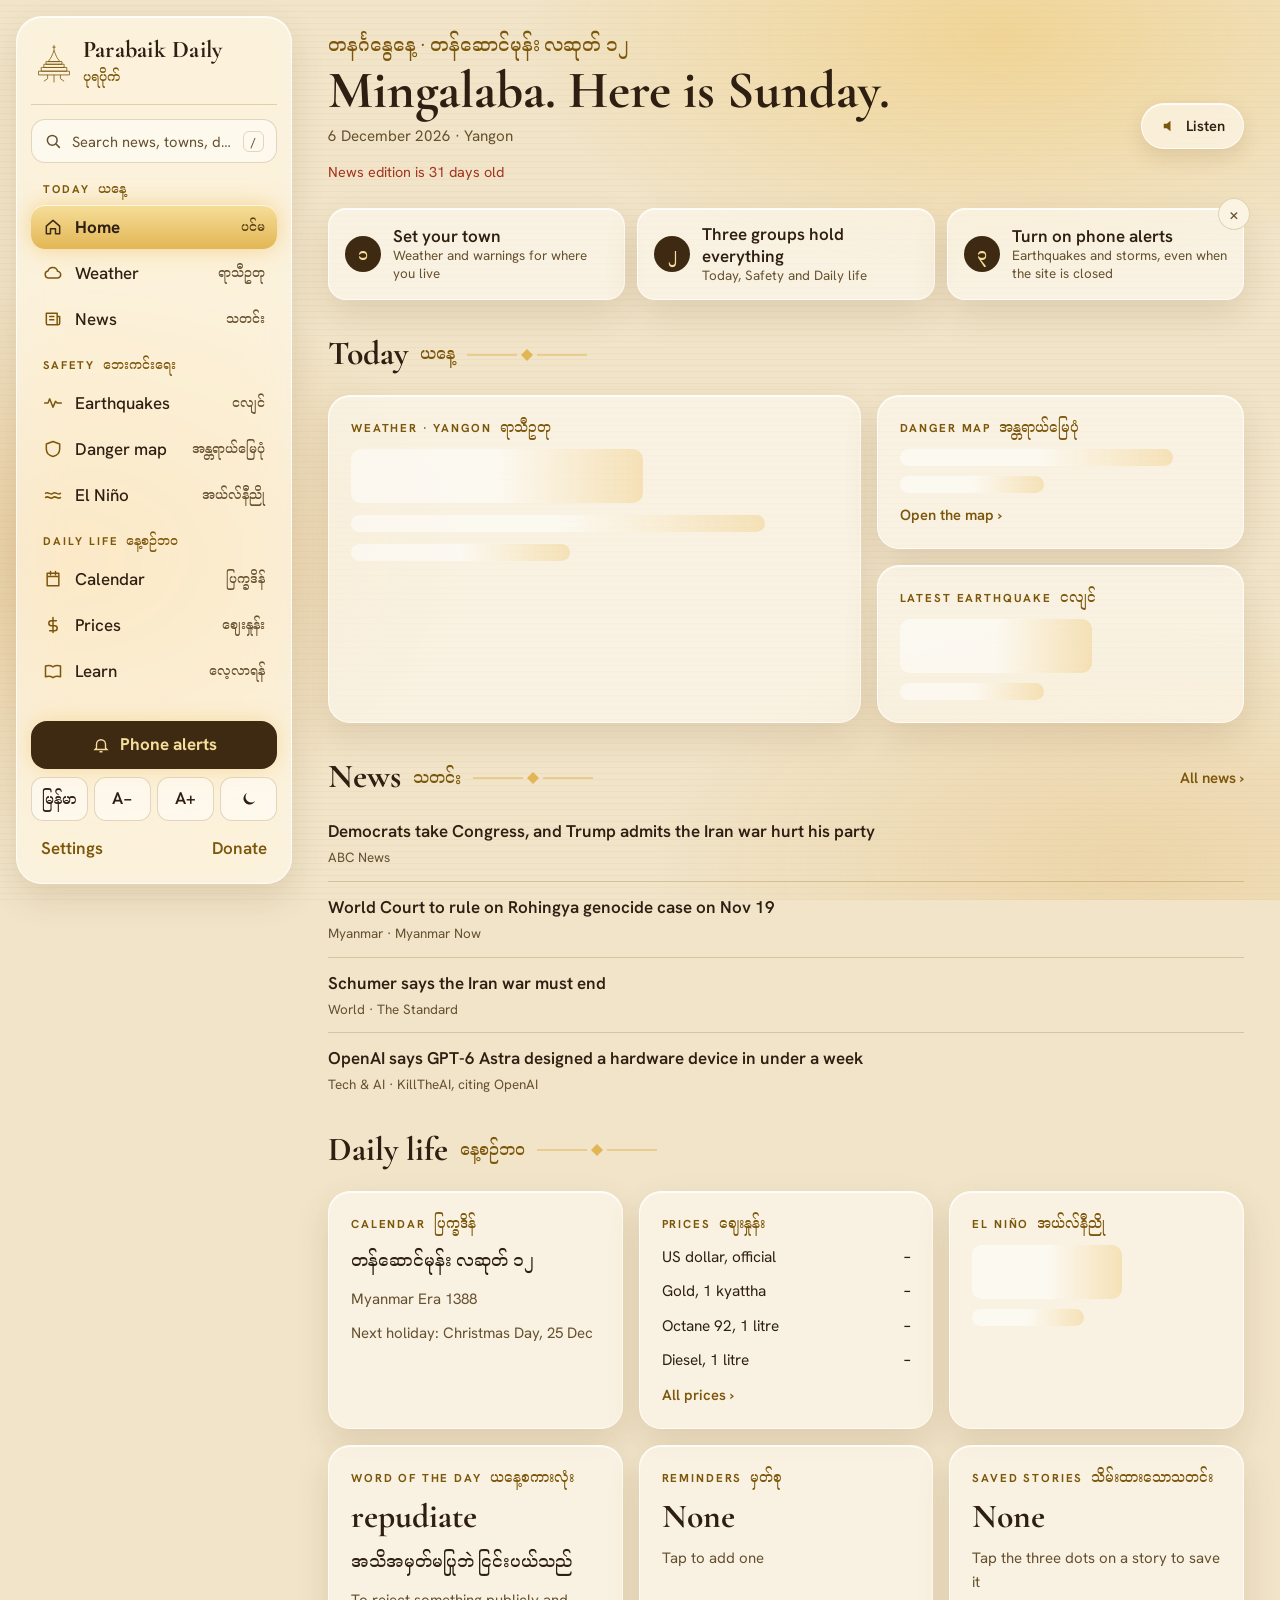
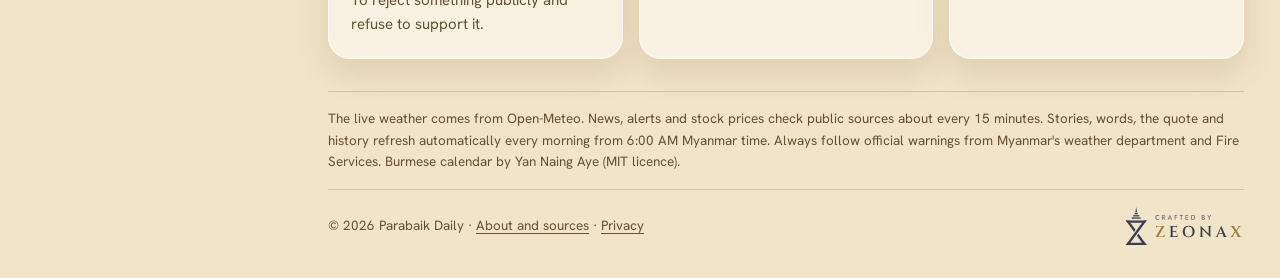
==== commit 138d99d2: "New look: glass in light (Golden Leaf) and dark (Lacquer Night), grouped menu, phone tab bar and rea" ====
--- a/index.html
+++ b/index.html
@@ -1,11 +1,9 @@
 <!doctype html>
 <html lang="en" data-v="__V__">
 <head>
-<script>try{var t=localStorage.getItem("pd-theme");if(t)document.documentElement.dataset.theme=JSON.parse(t)}catch(e){}</script>
 <meta charset="utf-8">
 <meta name="viewport" content="width=device-width,initial-scale=1,viewport-fit=cover">
 <title>Parabaik Daily: Myanmar news, weather and earthquake alerts</title>
-<script>if(location.hostname==='thomaszaw.github.io')location.replace('https://parabaikdaily.com/'+location.hash)</script>
 <meta name="description" content="Myanmar news, live weather, earthquake alerts, fire hotspots and the Burmese calendar in one page. မြန်မာသတင်း၊ ရာသီဥတု၊ ငလျင်သတိပေးချက်နှင့် မြန်မာပြက္ခဒိန်။">
 <link rel="canonical" href="https://parabaikdaily.com/">
 <meta property="og:type" content="website">
@@ -13,253 +11,63 @@
 <meta property="og:title" content="Parabaik Daily: Myanmar news, weather and earthquake alerts">
 <meta property="og:description" content="Myanmar news, live weather, earthquake alerts and the Burmese calendar in one page.">
 <meta property="og:url" content="https://parabaikdaily.com/">
-<meta property="og:image" content="https://parabaikdaily.com/icon-512.png">
+<meta property="og:image" content="https://parabaikdaily.com/og.png">
+<meta property="og:image:width" content="1200">
+<meta property="og:image:height" content="630">
+<meta name="twitter:card" content="summary_large_image">
 <script type="application/ld+json">{"@context":"https://schema.org","@type":"WebSite","name":"Parabaik Daily","alternateName":"ပုရပိုက်","url":"https://parabaikdaily.com/","inLanguage":["en","my"]}</script>
-<meta name="theme-color" content="#14100E">
+<meta name="theme-color" content="#F1E4C8">
 <meta name="apple-mobile-web-app-capable" content="yes">
 <meta name="mobile-web-app-capable" content="yes">
 <meta name="apple-mobile-web-app-status-bar-style" content="black-translucent">
 <meta name="apple-mobile-web-app-title" content="Parabaik">
 <link rel="apple-touch-icon" href="icon-180.png?v=__V__">
 <link rel="icon" href="icon-180.png?v=__V__">
-<link rel="stylesheet" href="lib/leaflet.css?v=__V__">
+<link rel="preload" href="fonts/hanken-grotesk.woff2" as="font" type="font/woff2" crossorigin>
+<link rel="preload" href="fonts/noto-serif-myanmar-400.woff2" as="font" type="font/woff2" crossorigin>
+<link rel="stylesheet" href="site.css?v=__V__">
 <link rel="manifest" href="manifest.webmanifest">
-<link rel="preconnect" href="https://fonts.googleapis.com">
-<link rel="preconnect" href="https://fonts.gstatic.com" crossorigin>
-<link rel="stylesheet" href="https://fonts.googleapis.com/css2?family=Hanken+Grotesk:wght@400;500;600;700&family=IBM+Plex+Mono:wght@400;500&family=Noto+Serif+Myanmar:wght@400;600;700&family=Unbounded:wght@400;600;700&display=swap">
-<style>
-/* Parabaik Daily. Palette: parchment or lacquer ground, one gold accent, red for today and danger, jade for safe.
-   Spacing scale: 4 8 12 16 24 32 48. */
-:root{--ground:#F3EADA;--panel:#FBF6EC;--line:#E2D6BF;--chalk:#241A14;--muted:#6B5D50;--gold:#87600F;--red:#A63A24;--jade:#26705E;--amber:#B57A10;
---vermilion:var(--red);--up:var(--jade);--down:var(--red);
---body:"Hanken Grotesk","Noto Serif Myanmar",system-ui,-apple-system,"Segoe UI",sans-serif;--display:"Unbounded","Noto Serif Myanmar",system-ui,sans-serif;--mono:"IBM Plex Mono",ui-monospace,Menlo,Consolas,monospace;--mm:"Noto Serif Myanmar","Myanmar Text","Noto Sans Myanmar",Padauk,serif;color-scheme:light}
-@media (prefers-color-scheme:dark){:root:not([data-theme="light"]){--ground:#15110E;--panel:#1F1915;--line:#352B24;--chalk:#F1E9DB;--muted:#AD9E8E;--gold:#D9AE55;--red:#E0694E;--jade:#57BFA6;--amber:#E0A93A;color-scheme:dark}}
-:root[data-theme="dark"]{--ground:#15110E;--panel:#1F1915;--line:#352B24;--chalk:#F1E9DB;--muted:#AD9E8E;--gold:#D9AE55;--red:#E0694E;--jade:#57BFA6;--amber:#E0A93A;color-scheme:dark}
-*{box-sizing:border-box}
-html{font-size:100%;padding-top:env(safe-area-inset-top,0px);padding-bottom:env(safe-area-inset-bottom,0px)}html[data-size="1"]{font-size:115%}html[data-size="2"]{font-size:130%}
-body{margin:0;background:var(--ground);color:var(--chalk);font:400 1.0625rem/1.6 var(--body);-webkit-text-size-adjust:100%}
-[hidden]{display:none!important}
-a{color:inherit}button,input,select{font:inherit;color:inherit}
-:focus-visible{outline:2px solid var(--gold);outline-offset:2px}
-h2,h3,p,ul,dl,dd,blockquote{margin:0}ul{list-style:none;padding:0}
-.mm{font-family:var(--mm);line-height:1.9}
-/* Shell */
-.shell{min-height:100vh}
-.side{position:sticky;top:env(safe-area-inset-top,0px);z-index:15;background:var(--ground);border-bottom:1px solid var(--line);padding-left:max(16px,env(safe-area-inset-left,0px));padding-right:max(16px,env(safe-area-inset-right,0px))}
-.brand-row{display:flex;align-items:center;justify-content:space-between;gap:12px;padding-block:8px 0}
-.home-link{display:flex;align-items:center;gap:12px;text-decoration:none;min-width:0}
-.home-link svg{width:28px;height:34px;flex:none;color:var(--gold)}.home-link svg .t{stroke:var(--gold)}
-.home-link b{display:block;font:700 .98rem/1.3 var(--display);white-space:nowrap}.home-link .mm{display:block;margin-top:2px;font-size:.82rem;line-height:1.9;color:var(--gold)}
-.size{display:flex;gap:4px}.size-bottom{display:none}
-.btn{min-height:44px;padding:0 16px;background:var(--panel);border:1px solid var(--line);cursor:pointer;font-weight:600}.btn:hover{border-color:var(--gold)}
-.size .btn{min-height:40px;padding:0 10px}.btn.main{background:var(--gold);border-color:var(--gold);color:var(--panel)}
-.nav{display:flex;gap:4px;overflow-x:auto;scrollbar-width:none;padding-block:8px}.nav::-webkit-scrollbar{display:none}
-.nav a{flex:none;display:flex;align-items:center;gap:8px;min-height:42px;padding:0 12px;text-decoration:none;font-weight:600;color:var(--muted);border-left:3px solid transparent}
-.nav a .mm{display:none;margin-left:auto;font-weight:400;font-size:.82rem;line-height:1;padding-top:5px}.nav a:hover{color:var(--chalk)}
-.nav a[aria-current="page"]{color:var(--chalk);background:var(--panel);border-left-color:var(--gold)}
-.main{min-width:0}
-.pane{max-width:1040px;margin-inline:auto;padding-top:24px;padding-bottom:32px;padding-left:max(16px,env(safe-area-inset-left,0px));padding-right:max(16px,env(safe-area-inset-right,0px))}
-.view,.wx-hero,.enso,.day-box,.notes{display:grid;grid-template-columns:minmax(0,1fr);gap:24px}.view>*{min-width:0}
-.band{height:30px;background:var(--gold);opacity:.75;-webkit-mask:url("data:image/svg+xml,%3Csvg xmlns='http://www.w3.org/2000/svg' width='64' height='30' fill='none' stroke='%23000' stroke-width='1.3' stroke-linejoin='round'%3E%3Cpath d='M32 27C18 24 14 13 32 3C50 13 46 24 32 27Z'/%3E%3Cpath d='M32 22C26 20 25 14 32 9C39 14 38 20 32 22Z'/%3E%3Cpath d='M0 27C-14 24 -18 13 0 3C18 13 14 24 0 27ZM64 27C50 24 46 13 64 3C82 13 78 24 64 27Z'/%3E%3Cpath d='M0 29.3H64'/%3E%3C/svg%3E") repeat-x left top/64px 30px;mask:url("data:image/svg+xml,%3Csvg xmlns='http://www.w3.org/2000/svg' width='64' height='30' fill='none' stroke='%23000' stroke-width='1.3' stroke-linejoin='round'%3E%3Cpath d='M32 27C18 24 14 13 32 3C50 13 46 24 32 27Z'/%3E%3Cpath d='M32 22C26 20 25 14 32 9C39 14 38 20 32 22Z'/%3E%3Cpath d='M0 27C-14 24 -18 13 0 3C18 13 14 24 0 27ZM64 27C50 24 46 13 64 3C82 13 78 24 64 27Z'/%3E%3Cpath d='M0 29.3H64'/%3E%3C/svg%3E") repeat-x left top/64px 30px}
-.view h2,.q-title,.enso-head h2{font:600 1.25rem/1.3 var(--display)}.view h2 .mm,.enso-head .mm,h3 .mm{color:var(--gold);font-weight:400;font-family:var(--mm);font-size:.95em;margin-left:8px}
-.enso-head,.wx-top{display:flex;flex-wrap:wrap;align-items:center;justify-content:space-between;gap:8px 16px}.enso-head{justify-content:flex-start}
-h3.sec,.chart h3,.week h3,.wn h3,.q-pair h3{font:600 1.0625rem/1.4 var(--body)}.chart h3{display:none}
-.week,.wn{display:grid;grid-template-columns:minmax(0,1fr);gap:12px}.small-note,.note{font-size:.86rem;color:var(--muted)}
-.field{min-height:44px;width:100%;min-width:0;padding:0 12px;background:var(--panel);border:1px solid var(--line)}.wx-top .field{width:auto}
-label{display:grid;gap:4px;font-size:.92rem;color:var(--muted)}
-.topdate{display:flex;flex-wrap:wrap;align-items:baseline;gap:0 16px;color:var(--muted);font-size:.95rem}.topdate .mm{font-size:1.15rem;color:var(--chalk);font-weight:600}.stale{color:var(--red)}
-/* Home */
-.grid{display:grid;grid-template-columns:repeat(12,minmax(0,1fr));gap:16px}
-.card{grid-column:span 3;display:grid;grid-template-columns:minmax(0,1fr);gap:8px;align-content:start;padding:20px;background:var(--panel);text-decoration:none;min-width:0}
-a.card:hover{box-shadow:inset 0 0 0 1px var(--gold)}
-.card.w6,.card.wide{grid-column:span 12}
-.card-t{display:flex;align-items:baseline;gap:8px;font-size:.92rem;font-weight:600;color:var(--muted)}.card-t .mm{color:var(--gold);font-weight:400;line-height:1.5}
-.card-t i{display:none}
-.big{font:600 1.7rem/1.2 var(--body)}.line{font-size:1rem}.muted{color:var(--muted);font-size:.94rem}
-.h-row{display:flex;flex-wrap:wrap;align-items:center;justify-content:space-between;gap:16px 32px}
-.h-wx{display:flex;align-items:center;gap:16px;min-width:0}.h-wx .t{font:600 3.5rem/1 var(--display);letter-spacing:-.03em}
-.h-wx .c{font-size:1.1rem;font-weight:600;line-height:1.3;min-width:0}.h-wx .c .mm{display:block;margin-top:4px;color:var(--gold);font-weight:400;line-height:1.7}
-.h-stats{display:grid;grid-template-columns:repeat(3,auto);gap:4px 32px}.h-stats b{display:block;font-weight:400;font-size:.86rem;color:var(--muted)}.h-stats span{font-weight:600;font-size:1.1rem}
-.h-off{padding:8px 12px;background:var(--red);color:#fff;font-weight:600;margin-top:16px}
-.h-status{display:grid;grid-template-columns:repeat(5,minmax(0,1fr));gap:12px;margin-top:24px;padding-top:16px;border-top:1px solid var(--line)}
-.h-st b{display:block;font-weight:400;font-size:.86rem;line-height:1.4;color:var(--muted)}.h-st span{display:block;margin-top:4px;font-weight:600;font-size:1.05rem;line-height:1.4;color:var(--st)}
-.hl li{padding-block:12px;border-top:1px solid var(--line)}.hl li:first-child{border-top:0;padding-top:0}.hl li:last-child{padding-bottom:0}
-.hl a{text-decoration:none;font-weight:600;line-height:1.4}.hl a:hover{text-decoration:underline}.hl small{display:block;margin-top:2px;font-size:.84rem;color:var(--muted)}
-.more{display:inline-block;margin-top:8px;font-weight:600;font-size:.94rem;color:var(--gold)}
-/* Weather */
-.wx-now{display:grid;grid-template-columns:repeat(auto-fit,minmax(min(100%,300px),1fr));gap:24px;align-items:center}
-.wx-main{display:flex;align-items:center;gap:16px;min-width:0}.wi{display:inline-block;flex:none;line-height:0}.wi svg{width:100%;height:100%;display:block}.wx-emoji{width:96px;height:96px}.h-wx .wi.e{width:72px;height:72px}.wi-s{width:40px;height:40px;margin:2px 0}.wx-temp{font:600 3.5rem/1 var(--display);letter-spacing:-.03em}
-.wx-cond{margin-top:4px;font-weight:600}.wx-cond .mm{display:block;margin-top:4px;color:var(--gold);font-weight:400;line-height:1.9}@media (max-width:420px){.h-wx{gap:12px}.h-wx .wi.e{width:56px;height:56px}.h-wx .t{font-size:2.8rem}.h-wx .c{font-size:1rem}.wx-emoji{width:72px;height:72px}}
-.stats{display:grid;grid-template-columns:repeat(3,minmax(0,1fr));gap:16px 24px}@media (max-width:640px){.stats{grid-template-columns:repeat(2,minmax(0,1fr))}}.stats b{display:block;font-weight:400;font-size:.88rem;color:var(--muted)}.stats span{font-size:1.2rem;font-weight:600}
-.alerts{background:var(--panel);padding-inline:20px}
-.al{display:grid;grid-template-columns:12px minmax(0,1fr) auto;align-items:center;gap:0 12px;padding-block:12px;border-top:1px solid var(--line);--st:var(--jade)}.al:first-child{border-top:0}.al.l1{--st:var(--amber)}.al.l2{--st:var(--red)}
-.al>i{width:10px;height:10px;border-radius:50%;background:var(--st)}.al-n b{font-weight:600}.al-n .mm{margin-left:8px;font-size:.86rem;color:var(--muted);line-height:1.5}.al p{font-size:.9rem;color:var(--muted)}
-.al>em{font-style:normal;font-weight:700;font-size:.88rem;color:var(--st)}
-.week-scroll{overflow-x:auto}.hours,.week-row{display:grid;gap:4px}.hours{grid-template-columns:repeat(9,minmax(72px,1fr));min-width:680px}.week-row{grid-template-columns:repeat(7,minmax(92px,1fr));min-width:660px}
-.hours div,.week-row div{display:grid;gap:4px;justify-items:center;padding:12px 4px;background:var(--panel);text-align:center}
-.hours b,.week-row b{font-weight:600;font-size:.9rem}.hours em,.week-row em{font-style:normal;font-size:1.5rem;line-height:1.3}.hours span,.week-row span{font-weight:600;font-size:.95rem}.hours small,.week-row small{color:var(--muted);font-size:.84rem}
-.enso-more{border-block:1px solid var(--line)}.enso-more summary{min-height:48px;display:flex;align-items:center;justify-content:space-between;font-weight:600;cursor:pointer;list-style:none}.enso-more summary::after{content:"+";color:var(--gold);font-size:1.3rem}.enso-more[open] summary::after{content:"−"}.enso-more summary::-webkit-details-marker{display:none}.enso-more[open]{padding-bottom:16px}.enso-more>*+*{margin-top:12px}
-.ext{display:flex;flex-wrap:wrap;gap:8px 24px}.ext a{color:var(--jade);font-weight:600}
-.readout{font-family:var(--mono);font-size:.92rem;min-height:1.6em}.chart svg,.trend svg{display:block;width:100%;touch-action:pan-y}
-.chart text,.trend text{fill:var(--muted);font:400 13px var(--mono)}.chart text.k,.trend .k{fill:var(--chalk);font-weight:500}.chart .gl,.trend .gl{stroke:var(--line);stroke-width:1}.chart .l,.trend .l{stroke:var(--gold);stroke-width:2.5;fill:none}.chart .a{fill:var(--gold);opacity:.12}.chart .b{fill:var(--jade)}.chart .x{stroke:var(--chalk);stroke-width:1;opacity:.5}.chart .d,.trend .d{fill:var(--gold);stroke:var(--ground);stroke-width:2}.trend .th{stroke:var(--red);stroke-width:1;stroke-dasharray:4 4}
-/* El Nino and maps */
-.enso-state{display:grid;gap:4px}.enso-big{font:600 clamp(2.6rem,7vw,3.5rem)/1.1 var(--display)}.enso-phase{font-size:1.25rem;font-weight:600}.enso-state .mm{color:var(--gold)}.enso-note{font-size:1.05rem}
-.map{display:block;width:100%;height:auto;background:#061524}.map text{font-family:var(--body);fill:#fff;paint-order:stroke;stroke:rgba(0,0,0,.65);stroke-width:5px;stroke-linejoin:round}.map .strong{font-weight:700}.map .soft{font-weight:500;letter-spacing:.08em;opacity:.8}.map .ring{opacity:.2}
-@media (prefers-reduced-motion:no-preference){.map .ring{transform-box:fill-box;transform-origin:center;animation:ring 2.6s ease-out infinite}@keyframes ring{0%{transform:scale(1);opacity:.5}100%{transform:scale(1.9);opacity:0}}.dot{animation:pulse 2.4s ease-in-out infinite}@keyframes pulse{50%{opacity:.35}}}
-.facts{display:grid;grid-template-columns:repeat(2,minmax(0,1fr));gap:12px 16px}.facts dt{font-size:.86rem;color:var(--muted)}.facts dd{font-weight:600;line-height:1.8}
-.q-pair{display:grid;grid-template-columns:minmax(0,1.25fr) minmax(0,1fr);gap:24px;align-items:start}.q-pair>div{min-width:0;display:grid;gap:12px}
-.qmap{height:min(66vh,600px);width:100%;background:#0B1E33;z-index:1}.leaflet-container{font-family:var(--body)}
-.q-row{display:grid;grid-template-columns:48px minmax(0,1fr);gap:12px;align-items:center}.q-mag{font:600 1.25rem/1 var(--body)}.q-mag.hi{color:var(--red)}.q-act{display:flex;flex-wrap:wrap;gap:8px}
-/* Calendar */
-.cal-lay{display:grid;grid-template-columns:minmax(0,1.5fr) minmax(0,1fr);gap:32px;align-items:start}.cal-main,.cal-side{min-width:0;display:grid;grid-template-columns:minmax(0,1fr);gap:16px}.cal-side{padding:20px;background:var(--panel)}
-.big-date{font-size:1.4rem;font-weight:600;line-height:1.7;color:var(--red)}.cal-en{color:var(--muted);font-size:.94rem}
-.cal-nav{display:flex;align-items:center;justify-content:space-between;gap:8px}.cal-nav strong{text-align:center}.cal-nav strong .mm{display:block;margin-top:4px;color:var(--gold);font-weight:400;font-size:.9rem;line-height:1.9}
-.cal{display:grid;grid-template-columns:repeat(7,minmax(0,1fr));gap:4px}.cal>span{text-align:center;font-size:.82rem;color:var(--muted);padding-bottom:4px}
-.cal button{position:relative;min-height:60px;padding:4px 2px;display:grid;align-content:center;justify-items:center;gap:0;background:var(--panel);border:0;cursor:pointer;color:var(--chalk);line-height:1.2}
-.cal button{grid-template-rows:24px 22px}.cal button b{font-size:1.05rem;font-weight:600;line-height:24px}.cal button small{display:flex;align-items:center;justify-content:center;height:22px}.cal button small{font:400 .86rem/1.5 var(--mm);color:var(--muted)}
-.cal button.full small,.cal button.newm small{font-size:0;height:22px}.cal button.full small::before,.cal button.newm small::before{content:"";width:12px;height:12px;border-radius:50%;background:inherit}.cal button.full small,.cal button.newm small{background:none!important}.cal button.full small::before{background:var(--gold)}.cal button.newm small::before{background:var(--chalk)}.cal button.full small{background:var(--gold)}.cal button.newm small{background:var(--chalk)}
-.cal button.sab::after,.cal button.hol::before{content:"";position:absolute;top:7px;width:7px;height:7px;border-radius:50%}.cal button.sab::after{right:7px;background:var(--jade)}.cal button.hol::before{right:17px;background:var(--red)}.cal button.hol:not(.sab)::before{right:7px}
-.hol-line{color:var(--red);font-weight:600}.cal button.hol b{color:var(--red)}.cal button.fest small::after{content:"";display:block;width:16px;height:2px;margin:2px auto 0;background:var(--gold)}.cal button.full.fest small::after,.cal button.newm.fest small::after{display:none}.cal-leg .hol{background:var(--red)}.cal-leg .fest{width:16px;height:2px;border-radius:0;background:var(--gold)}.cd-pub,.cd-rel,.cd-astro{margin-top:8px}.cd-pub{color:var(--red);font-weight:600}.cd-pub .mm,.cd-rel .mm{display:block;font-weight:400}.cd-astro{font-size:.86rem;color:var(--muted)}.cal-next{margin:0 0 12px;padding-bottom:12px;border-bottom:1px solid var(--line)}.cal-next b{display:block;font-size:.86rem;color:var(--muted);font-weight:400}.cal-month{margin-top:0;grid-column:1}@media (max-width:640px){.q-area{flex-wrap:nowrap}.q-area .chip{flex:1;padding:0 8px;font-size:.92rem}.q-area .chip .mm{display:none}}@media (orientation:landscape) and (max-height:500px){.home-link b{font-size:.82rem;white-space:normal}}.cal-month h3{font-size:1rem;margin:0 0 8px}.cal-month ul{list-style:none;margin:0;padding:0}.cal-month li{display:grid;grid-template-columns:72px minmax(0,1fr);gap:12px;padding:12px 0;border-top:1px solid var(--line)}.cal-month li b{font-weight:600;color:var(--muted)}.cal-month li.pub b{color:var(--red)}.cal-month li span{display:block}.cal-month li>div>span+span{margin-top:8px}.cal-month li span .mm{display:block;margin:0;color:var(--gold);font-size:.9em;font-weight:400;line-height:1.9}.cm-pub{font-weight:600}.cm-sab{color:var(--muted);font-size:.9rem}.cal-month li span.cm-sab .mm{display:inline;margin-left:8px}.cal button.now{background:var(--red)}.cal button.now b,.cal button.now small{color:#fff}:root[data-theme="dark"] .cal button.now b,:root[data-theme="dark"] .cal button.now small{color:#1A0F0B}@media (prefers-color-scheme:dark){:root:not([data-theme="light"]) .cal button.now b,:root:not([data-theme="light"]) .cal button.now small{color:#1A0F0B}}.cal button[aria-pressed="true"]:not(.now){box-shadow:inset 0 0 0 2px var(--gold)}
-.cal-detail{padding:12px 16px;background:var(--ground);border-left:3px solid var(--gold)}.cal-detail strong,.cal-detail span{display:block}.cal-detail .mm{color:var(--gold)}
-.cal-leg{display:flex;flex-wrap:wrap;gap:4px 16px;font-size:.86rem;color:var(--muted)}.cal-leg span{display:flex;align-items:center;gap:6px}.cal-leg i{width:9px;height:9px;border-radius:50%}.cal-leg .today{background:var(--red);border-radius:2px}.cal-leg .full{background:var(--gold)}.cal-leg .newm{background:var(--chalk)}.cal-leg .sab{background:var(--jade)}.cal-leg .hol{background:var(--red)}
-/* Reminders */
-.note-form{display:grid;grid-template-columns:repeat(2,minmax(0,1fr));gap:12px}.note-form .w{grid-column:1/-1}.nlist{display:grid;gap:8px}.nlist li{display:flex;align-items:center;justify-content:space-between;gap:12px;padding:12px 16px;background:var(--panel)}.nlist li.due{box-shadow:inset 3px 0 0 var(--red)}.nlist div{min-width:0;overflow-wrap:anywhere}.nlist small{display:block;color:var(--muted)}.note-alert{padding:12px 16px;background:var(--red);color:#fff;font-weight:700}
-/* News */
-.chips{display:flex;gap:4px;overflow-x:auto;scrollbar-width:none;border-bottom:1px solid var(--line)}.chips::-webkit-scrollbar{display:none}.chips a{flex:none;min-height:44px;display:flex;align-items:center;padding:0 12px;text-decoration:none;font-weight:600;font-size:.96rem;color:var(--muted);border-bottom:2px solid transparent;margin-bottom:-1px}.chips a[aria-current="true"]{color:var(--chalk);border-bottom-color:var(--gold)}
-.lead{display:grid;gap:8px}.flag{justify-self:start;font-size:.8rem;font-weight:700;color:var(--red)}.lead h2{font:600 clamp(1.4rem,3.4vw,1.9rem)/1.25 var(--body);text-wrap:balance}.lead p{max-width:44rem}
-.news{display:grid;grid-template-columns:minmax(0,1fr);gap:32px}.news section{display:grid;gap:12px;min-width:0}.sec-head{display:flex;align-items:baseline;gap:8px}.sec-head h2{font:600 1.0625rem/1.4 var(--body)}.sec-head h2 a{text-decoration:none}.sec-head .mm{color:var(--gold)}
-.item{padding-block:16px;border-top:1px solid var(--line)}.item:first-child{border-top:0;padding-top:0}.item h3{font:600 1.08rem/1.35 var(--body);text-wrap:balance}.item p{margin-block:4px;max-width:42rem}
-.src{font-size:.84rem;color:var(--muted)}.src a{color:var(--jade)}
-.live-head{display:flex;flex-wrap:wrap;align-items:center;gap:8px}.live-head h2{font:600 1.0625rem/1.4 var(--body)}.live-head .mm{color:var(--gold)}.dot{width:8px;height:8px;border-radius:50%;background:var(--jade)}.live-state{margin-left:auto;font-size:.84rem;color:var(--muted)}
-.live{display:grid;gap:8px}.feed li{display:grid;grid-template-columns:48px minmax(0,1fr);gap:12px;padding-block:12px;border-top:1px solid var(--line)}.feed time{font:400 .82rem/1.6 var(--mono);color:var(--jade)}.feed a{font-weight:500;text-decoration:none;line-height:1.4}.feed a:hover{text-decoration:underline}.feed span{display:block;font-size:.84rem;color:var(--muted)}.empty{color:var(--muted)}
-.mkt-wrap{overflow-x:auto;background:var(--panel)}.mkt{width:100%;border-collapse:collapse;font-variant-numeric:tabular-nums}.mkt th,.mkt td{padding:10px 12px;border-bottom:1px solid var(--line);text-align:right;white-space:nowrap}.mkt th:first-child,.mkt td:first-child{text-align:left}.mkt thead th{font-weight:400;font-size:.8rem;color:var(--muted)}.mkt tbody tr:last-child td{border-bottom:0}.mkt td.w{font-size:.82rem;color:var(--muted)}
-.up{color:var(--up)}.down{color:var(--down)}.flat{color:var(--muted)}
-/* Learn */
-#v-learn{display:block}#rail{display:grid;grid-template-columns:minmax(0,1.15fr) minmax(0,1fr);gap:32px;align-items:start}.learn-side{display:grid;grid-template-columns:minmax(0,1fr);gap:32px}#rail section{display:grid;grid-template-columns:minmax(0,1fr);gap:16px;min-width:0}
-.word{display:grid;gap:4px;padding-block:16px;border-top:1px solid var(--line)}.word:nth-of-type(1){border-top:0;padding-top:0}.term{font-size:1.15rem;font-weight:600}.pos{margin-left:8px;font-size:.84rem;color:var(--muted)}.word>.mm{color:var(--gold);font-size:1.02rem;line-height:1.9}.ex{color:var(--muted);font-size:.94rem}
-.quote,.hist{display:grid;gap:8px;padding:20px;background:var(--panel)}.quote p{font-size:1.1rem}.quote footer{font-size:.86rem;color:var(--muted)}.hist h3{font:600 1.06rem/1.4 var(--body)}.age-out{display:grid;gap:4px}
-/* Alerts */
-.breaking{position:sticky;top:env(safe-area-inset-top,0px);z-index:20;background:var(--red);color:#fff;padding-block:12px;padding-left:max(16px,env(safe-area-inset-left,0px));padding-right:max(16px,env(safe-area-inset-right,0px))}.breaking-row{max-width:1040px;margin-inline:auto;display:flex;align-items:center;justify-content:space-between;gap:16px}.breaking-row div{min-width:0}.breaking b{display:block;font-size:.8rem;letter-spacing:.06em;text-transform:uppercase}.breaking a{color:#fff;font-weight:700;line-height:1.3}.breaking small{display:block;opacity:.9}.breaking button{flex:none;min-height:44px;padding:0 16px;background:transparent;color:#fff;border:1px solid #fff;font-weight:600;cursor:pointer}
-.foot{margin-top:32px;padding-top:16px;border-top:1px solid var(--line);font-size:.84rem;color:var(--muted)}
-/* Wide screens and landscape */
-@media (min-width:760px),(orientation:landscape) and (min-width:640px){.shell{display:grid;grid-template-columns:224px minmax(0,1fr)}.side{top:0;height:100vh;height:100dvh;overflow-y:auto;display:flex;flex-direction:column;border-bottom:0;border-right:1px solid var(--line);padding:env(safe-area-inset-top,0px) 12px 12px max(12px,env(safe-area-inset-left,0px))}.brand-row{display:block;padding:16px 4px 16px}.brand-row .size{display:none}.nav{display:block;overflow:visible;padding:0}.nav a{margin-bottom:4px}.nav a .mm{display:inline}.size-bottom{display:flex;margin-top:auto;padding-top:12px}.pane{padding-left:max(32px,env(safe-area-inset-left,0px));padding-right:max(32px,env(safe-area-inset-right,0px))}}
-@media (orientation:landscape) and (max-height:500px){.shell{grid-template-columns:176px minmax(0,1fr)}.nav a{min-height:36px;margin:0;padding:0 8px}.nav a .mm,.home-link .mm{display:none}.brand-row{padding-block:8px}.qmap{height:80vh}.breaking{position:static}}
-@media (max-width:1000px){.card{grid-column:span 6}.cal-lay,#rail{grid-template-columns:minmax(0,1fr)}}
-@media (max-width:640px){.h-status{grid-template-columns:minmax(0,1fr);gap:8px}.h-st{display:flex;justify-content:space-between;align-items:baseline;gap:12px}.h-st span{margin-top:0}.card{grid-column:span 12}.q-pair{grid-template-columns:minmax(0,1fr)}.qmap{height:54vh}.h-stats{grid-template-columns:repeat(3,minmax(0,1fr));gap:4px 16px;width:100%}.al{grid-template-columns:12px minmax(0,1fr) auto}}
-@media (max-width:759px) and (orientation:portrait){.breaking{position:static}#qalert{position:fixed;left:0;right:0;bottom:0;z-index:30;padding-bottom:calc(12px + env(safe-area-inset-bottom,0px))}}
-
-.lang{font-family:var(--mm)}
-.places{display:flex;flex-wrap:wrap;gap:8px}.chip{min-height:40px;padding:0 14px;background:var(--panel);border:1px solid var(--line);cursor:pointer;font-weight:600}.chip[aria-pressed="true"]{border-color:var(--gold);color:var(--gold)}.chip.add{background:transparent;color:var(--muted)}
-.tel{display:grid;grid-template-columns:repeat(3,minmax(0,1fr));gap:12px}.tel a{display:grid;justify-items:center;gap:4px;padding:16px 8px;background:var(--panel);text-decoration:none}.tel span{font-size:1.5rem}.tel b{font-weight:600}.tel strong{font:600 1.7rem/1.1 var(--display);color:var(--red)}
-.off{color:var(--jade);font-weight:700;margin-right:4px}
-.hot-sum{font-weight:600}a.al{text-decoration:none;color:inherit}.q-tog{margin-top:0}.q-area{margin:0}.q-area .mm{margin-left:6px;font-size:.85em}.q-sum{align-self:center;color:var(--muted);font-size:.9rem;margin-left:8px}.q-legend{display:flex;flex-wrap:wrap;gap:8px 20px;margin:12px 0 0;font-size:.86rem;color:var(--muted)}.q-legend span{display:inline-flex;align-items:center;gap:8px}.q-legend i{width:12px;height:12px;border-radius:50%;border:1.5px solid #fff;box-shadow:0 0 0 1px var(--line)}.q-legend i.fault{width:22px;height:0;border-radius:0;border:0;border-top:2px dashed #FF7A59;box-shadow:none}.q-row small{display:block}.give-btn{color:var(--gold)}.size-bottom{flex-wrap:wrap}@media (min-width:760px),(orientation:landscape) and (min-width:640px){.size-bottom{display:grid;grid-template-columns:repeat(3,minmax(0,1fr));gap:6px}.size-bottom .btn{width:100%;padding:0}}.size-bottom .give-btn{grid-column:1/-1;min-height:40px}.btn.lang{font:400 1rem/1 var(--mm);padding-top:3px}@media (max-width:759px){.brand-row .size{gap:4px}.brand-row .size .btn{min-height:36px;padding:0 8px;font-size:.9rem}.home-link b{white-space:nowrap}}@media (max-width:420px){.home-link{gap:8px}.home-link svg{width:24px}.home-link b{font-size:.9rem}.brand-row{gap:8px}.brand-row .size .btn{padding:0 7px}}@media (max-width:380px){.home-link b{white-space:normal;line-height:1.15}}.give-pop{position:fixed;z-index:60;width:248px;padding:16px;background:var(--panel);border:1px solid var(--line);border-top:3px solid var(--gold);box-shadow:0 8px 24px rgba(0,0,0,.18)}.give-pop .mm{display:block;color:var(--gold);font-size:.86rem}.give-pop p{margin:12px 0 4px;font-size:.84rem;color:var(--muted)}.give-row{display:flex;align-items:center;justify-content:space-between;gap:8px}.give-row b{font-size:1.2rem;letter-spacing:.02em}.give-row .btn{min-height:36px;padding:0 12px}.give-x{position:absolute;top:6px;right:8px;border:0;background:none;font-size:1.3rem;line-height:1;color:var(--muted);cursor:pointer;padding:4px}.hero{position:relative;margin:0 0 8px}.hero-vp{overflow:hidden}.hero-track{display:flex;transition:transform .6s ease}@media (prefers-reduced-motion:reduce){.hero-track{transition:none}}
-.hero-slide{flex:0 0 100%;display:grid;grid-template-columns:minmax(0,2fr) minmax(0,1fr);gap:12px;min-width:0}.hero-side{display:grid;grid-template-rows:1fr 1fr;gap:12px;min-width:0}
-.st{position:relative;display:block;overflow:hidden;background:#2A211B;color:#fff;text-decoration:none;min-height:180px}.st.big{min-height:420px}
-.st-img{position:absolute;inset:0}.st-img img{width:100%;height:100%;object-fit:cover;display:block;transition:transform .5s ease}.st:hover .st-img img{transform:scale(1.03)}
-.st-img.noimg{background:linear-gradient(135deg,#3A2E25,#1F1915)}
-.st-tx{position:absolute;left:0;right:0;bottom:0;padding:48px 16px 14px;background:linear-gradient(to top,rgba(12,9,7,.92) 0%,rgba(12,9,7,.72) 55%,rgba(12,9,7,0) 100%)}
-.st-k{display:inline-block;margin-bottom:6px;padding:2px 8px;background:var(--gold);color:#fff;font-size:.74rem;font-weight:600;letter-spacing:.02em;text-transform:uppercase}
-.st h2{margin:0 0 6px;font:600 clamp(1.25rem,2.2vw,1.65rem)/1.25 var(--body);color:#fff}.st h3{margin:0 0 4px;font:600 1rem/1.3 var(--body);color:#fff;display:-webkit-box;-webkit-line-clamp:3;-webkit-box-orient:vertical;overflow:hidden}.st small{color:rgba(255,255,255,.8);font-size:.8rem}
-.st:focus-visible{outline:3px solid var(--gold);outline-offset:2px}
-.hero-bar{display:flex;align-items:center;justify-content:center;gap:12px;margin-top:10px}.hero-arr{width:36px;height:36px;border:1px solid var(--line);background:var(--panel);color:var(--chalk);font-size:1.3rem;line-height:1;cursor:pointer}
-.hero-dots{display:flex;gap:8px}.hero-dots button{width:9px;height:9px;padding:0;border:0;border-radius:50%;background:var(--line);cursor:pointer}.hero-dots button[aria-current="true"]{width:24px;border-radius:5px;background:var(--gold)}
-.msub{margin-bottom:4px}
-.feed li.pic{grid-template-columns:48px minmax(0,1fr) 96px;align-items:start}.feed .thumb{display:block;width:96px;height:64px;overflow:hidden;background:var(--line)}.feed .thumb img{width:100%;height:100%;object-fit:cover;display:block}.feed .thumb.noimg{background:none}.ph{display:flex;flex-direction:column;align-items:center;justify-content:center;width:100%;height:100%;background:#2B1D16;color:#E9C46A;border:1px solid #6B4A1E;box-shadow:inset 0 0 0 3px #2B1D16,inset 0 0 0 4px #8F6417}.ph b{font:700 1.05rem/1 var(--display);letter-spacing:.04em}.ph small{max-width:90%;margin-top:3px;font-size:.58rem;line-height:1.1;color:#CDB58A;white-space:nowrap;overflow:hidden;text-overflow:ellipsis}
-@media (max-width:760px){.hero-slide{grid-template-columns:minmax(0,1fr)}.hero-side{grid-template-rows:none;grid-template-columns:1fr 1fr}.st.big{min-height:300px}.st{min-height:170px}.st h3{font-size:.9rem;-webkit-line-clamp:3}.feed li.pic{grid-template-columns:40px minmax(0,1fr) 72px}.feed .thumb{width:72px;height:54px}}
-.risk-map{height:min(70vh,640px)}.risk-leg{display:flex;flex-wrap:wrap;gap:8px 20px;font-size:.9rem}.risk-leg span{display:inline-flex;align-items:center;gap:8px}.risk-leg i{width:14px;height:14px;border-radius:3px}.risk-leg .mm{color:var(--muted);font-size:.85em}.risk-list{list-style:none;margin:0;padding:0;display:grid;gap:8px}.risk-list>li{display:grid;grid-template-columns:96px minmax(0,1fr);gap:12px;padding:12px 16px;background:var(--panel);border-left:4px solid #2E8B57}.risk-list>li.rl1{border-left-color:#E0A800}.risk-list>li.rl2{border-left-color:#C0392B}.risk-list em{font-style:normal;font-weight:600}.risk-list li.rl1 em{color:#9A7400}.risk-list li.rl2 em{color:#C0392B}.risk-list b .mm,.risk-list .mm{display:block;color:var(--gold);font-size:.88rem;line-height:1.9}.risk-list ul{margin:6px 0 0;padding-left:18px;color:var(--muted);font-size:.9rem}.q-pair>.q-side{display:flex;flex-direction:column;gap:12px;min-height:0;max-height:none}.q-side h3{flex:none}.q-list{flex:1;min-height:0;overflow-y:auto;overscroll-behavior:contain;padding-right:8px;margin:0;scrollbar-width:thin}@media (max-width:640px){.q-pair>.q-side{height:60vh!important}}.offline{padding:8px 16px;background:var(--panel);text-align:center;font-weight:600;color:var(--red)}
-
-/* Design pass: consistent titles, section rules and photo tiles */
-:root{--lacquer:#2B1D16;--gold-soft:#E9D9B4}
-.view h2.q-title,.enso-head h2,#safety-box>h2,#daybox>h2,#notes>h2,.wx-top h2,#rail h2{font:600 1.45rem/1.3 var(--display);letter-spacing:-.01em}
-.q-title::before,.enso-head h2::before,#safety-box>h2::before,#daybox>h2::before,#notes>h2::before,.wx-top h2::before{content:"";display:inline-block;width:9px;height:9px;margin:0 12px 0 2px;background:var(--gold);transform:rotate(45deg) translateY(-3px);vertical-align:middle}
-h3.sec,.week>h3,.q-side>h3,.cal-month h3{display:flex;align-items:center;gap:12px;font:600 1.0625rem/1.4 var(--body)}
-h3.sec::after,.week>h3::after,.cal-month h3::after{content:"";flex:1;height:1px;background:linear-gradient(to right,var(--line),transparent)}
-.sec-head{align-items:center;gap:10px;padding-bottom:10px;border-bottom:2px solid var(--chalk);position:relative}
-.sec-head::after{content:"";position:absolute;left:0;bottom:-2px;width:56px;height:2px;background:var(--gold)}
-.sec-head h2{font:600 1.2rem/1.3 var(--display)}
-.sec-head .more{margin:0 0 0 auto;font-size:.88rem;text-decoration:none}
-.sec-head .more::after{content:" ›"}
-.card,.alerts,.tel a,.hist,.quote,.cal-side{border:1px solid var(--line)}
-.tiles{display:grid;grid-template-columns:repeat(4,minmax(0,1fr));gap:16px}
-.tile{display:grid;grid-template-rows:auto 1fr;gap:10px;text-decoration:none;color:inherit;min-width:0}
-.tile-img{position:relative;display:block;aspect-ratio:16/10;overflow:hidden;background:var(--line)}
-.tile-img img{width:100%;height:100%;object-fit:cover;display:block;transition:transform .4s ease}.tile:hover .tile-img img{transform:scale(1.04)}
-.tile-img .ph b{font-size:1.6rem}.tile-img .ph small{font-size:.72rem}
-.tile-tx b{display:-webkit-box;-webkit-line-clamp:3;-webkit-box-orient:vertical;overflow:hidden;font-weight:600;line-height:1.35}.tile:hover .tile-tx b{text-decoration:underline}
-.tile-tx small{display:block;margin-top:6px;font-size:.8rem;color:var(--muted)}
-.news section.topic{gap:16px}
-@media (max-width:1000px){.tiles{grid-template-columns:repeat(2,minmax(0,1fr))}}
-@media (max-width:420px){.tiles{gap:12px}.tile-tx b{font-size:.92rem}}
-.hnews{gap:16px}.card.w12{grid-column:1/-1}.hn-head{display:flex;align-items:center;gap:12px;padding-bottom:10px;border-bottom:2px solid var(--chalk);position:relative}.hn-head::after{content:"";position:absolute;left:0;bottom:-2px;width:56px;height:2px;background:var(--gold)}.hn-head h2{font:600 1.35rem/1.3 var(--display)}.hn-head h2 .mm{margin-left:10px;color:var(--gold);font:400 1rem/1.9 var(--mm)}.hn-head .more{margin:0 0 0 auto;text-decoration:none}.hn-head .more::after{content:" ›"}
-.hn-body{display:grid;grid-template-columns:minmax(0,1.6fr) minmax(0,1fr);gap:20px;align-items:start}.hn-body .st.big{min-height:440px}.hn-list li a{font-size:.95rem}.hn-list{margin:0;padding:0}.hn-list li:first-child{border-top:0;padding-top:0}
-.hn-topics{display:grid;grid-template-columns:repeat(auto-fit,minmax(170px,1fr));gap:16px;padding-top:16px;border-top:1px solid var(--line)}.hn-col{display:grid;gap:8px;align-content:start;min-width:0}.hn-sec{font-size:.78rem;font-weight:700;letter-spacing:.06em;text-transform:uppercase;color:var(--gold);text-decoration:none}.hn-t{display:grid;gap:8px;text-decoration:none;color:inherit}.hn-t b{display:-webkit-box;-webkit-line-clamp:3;-webkit-box-orient:vertical;overflow:hidden;font-size:.95rem;line-height:1.35}.hn-t:hover b{text-decoration:underline}.hn-t small{font-size:.78rem;color:var(--muted)}
-@media (max-width:900px){.hn-body{grid-template-columns:minmax(0,1fr)}.hn-body .st.big{min-height:280px}}@media (max-width:640px){.hn-topics{grid-template-columns:repeat(2,minmax(0,1fr))}}
-.stn-pin{display:inline-flex;align-items:center;justify-content:center;min-width:40px;height:24px;padding:0 6px;border-radius:12px;background:#FFF8EA;border:2px solid #2E8B57;color:#2B1D16;font:700 12px/1 var(--body);box-shadow:0 1px 3px rgba(0,0,0,.35)}.stn-pin.wet{border-color:#2F80C8;background:#E3F0FB}.stn-pin.storm{border-color:#C0392B;background:#FBE4E1}.stn-pin.old{opacity:.55}.stn-pin{transform:translate(-50%,-50%)}.stn-small .stn-pin{min-width:14px;width:14px;height:14px;padding:0;font-size:0;border-width:3px}.stn-small .stn-pin.dry{background:#2E8B57}.stn-small .stn-pin.wet{background:#2F80C8}.stn-small .stn-pin.storm{background:#C0392B}.pp-t{color:#6B5B4E;font-size:.85em}
-.theme-btn{display:inline-flex;align-items:center;justify-content:center}.theme-btn svg{width:18px;height:18px}.theme-btn .i-sun{display:none}
-:root[data-theme="dark"] .theme-btn .i-moon{display:none}:root[data-theme="dark"] .theme-btn .i-sun{display:block}
-@media (prefers-color-scheme:dark){:root:not([data-theme="light"]) .theme-btn .i-moon{display:none}:root:not([data-theme="light"]) .theme-btn .i-sun{display:block}}
-.size-bottom .give-btn{grid-column:2/-1!important}.size-bottom .theme-btn{grid-column:1}
-.wx-pane{mix-blend-mode:screen}
-@media (max-width:480px){.brand-row{flex-wrap:wrap;row-gap:10px}.brand-row .size{flex:1 1 100%;display:grid;grid-template-columns:1.3fr 1fr 1fr 1fr 1.6fr;gap:6px}.brand-row .size .btn{width:100%;padding:0}.home-link b{white-space:nowrap!important;font-size:.98rem!important}}
-.alert-prefs{margin-top:32px}.prefs{display:grid;gap:12px}.pref{display:flex;align-items:center;gap:10px;padding:12px 16px;background:var(--panel);border:1px solid var(--line);cursor:pointer}.pref input,.pc input{flex:none;width:18px;height:18px;accent-color:var(--gold);margin:0}.pref .mm{margin-left:auto;color:var(--gold);font-size:.9rem}
-.pref-cities{border:0;padding:0;margin:8px 0 0}.pref-cities legend{font-weight:600;margin-bottom:4px}.pc{display:inline-flex;align-items:center;gap:8px;cursor:pointer}.pc:has(input:checked){border-color:var(--gold);color:var(--gold)}
-.prefs-row{display:flex;flex-wrap:wrap;align-items:center;gap:12px;margin-top:8px}
-.pr-grid{display:grid;grid-template-columns:repeat(3,minmax(0,1fr));gap:16px}.pr-card{display:grid;gap:4px;align-content:start;padding:20px;background:var(--panel);border:1px solid var(--line);border-top:3px solid var(--gold)}.pr-card h3 .mm{color:var(--gold);font-weight:400;font-size:.92em;white-space:nowrap}.pr-card h3{flex-wrap:wrap}
-.pr-row{display:grid;grid-template-columns:minmax(0,1fr);gap:2px;padding:12px 0;border-top:1px solid var(--line)}.pr-row b{font-weight:600;font-size:.92rem;color:var(--muted)}.pr-row b{display:block;font-weight:600;font-size:.95rem}.pr-row small{display:block;color:var(--muted);font-size:.78rem;line-height:1.4}.pr-row strong{font:700 1.35rem/1.25 var(--display);white-space:nowrap;margin-top:2px}
-@media (max-width:900px){.pr-grid{grid-template-columns:minmax(0,1fr)}}
-.prices-form{display:grid;gap:12px;max-width:560px}.prices-form fieldset{display:grid;gap:10px;border:1px solid var(--line);padding:16px}.prices-form label{display:grid;gap:4px;font-size:.9rem}.prices-form textarea{padding:10px;border:1px solid var(--line);background:var(--panel);color:var(--chalk);font:inherit;resize:vertical}.prices-form input{min-height:40px;padding:0 10px;border:1px solid var(--line);background:var(--panel);color:var(--chalk);font:inherit}
-.topdate{display:flex;flex-wrap:wrap;align-items:center;gap:8px 16px}.prices-strip .h-status{margin-top:4px;padding-top:0;border-top:0}.prices-strip .h-st small{display:block;font-size:.76rem;color:var(--muted)}.listen{margin-left:auto;min-height:32px;padding:0 12px;font-size:.85rem}
-.mm-pill{margin-left:auto;align-self:center;padding:2px 14px 0!important;min-height:34px;display:inline-flex;align-items:center;border:1px solid var(--gold);border-radius:999px;color:var(--gold)!important;font:400 .9rem/2 var(--mm)!important;text-decoration:none;white-space:nowrap}.mm-pill[aria-current="true"]{background:var(--gold);color:var(--ground)!important}.mm-pill::after{display:none!important}
-.foot-end{display:flex;flex-wrap:wrap;align-items:center;justify-content:space-between;gap:12px 24px;margin-top:16px;padding-top:16px;border-top:1px solid var(--line)}
-.zx{display:inline-flex;opacity:.85;transition:opacity .2s}.zx:hover{opacity:1}.zx-credit{height:40px;width:auto;display:block}
-.zx-m,.zx-i{fill:#1B2440}.zx-s{fill:#5A5F70}.zx-g{fill:#8E6B22}
-:root[data-theme="dark"] .zx-m,:root[data-theme="dark"] .zx-g{fill:#C9A24D}:root[data-theme="dark"] .zx-i{fill:#F4EDE0}:root[data-theme="dark"] .zx-s{fill:#B8B2A6}
-@media (prefers-color-scheme:dark){:root:not([data-theme="light"]) .zx-m,:root:not([data-theme="light"]) .zx-g{fill:#C9A24D}:root:not([data-theme="light"]) .zx-i{fill:#F4EDE0}:root:not([data-theme="light"]) .zx-s{fill:#B8B2A6}}
-@media (max-width:480px){.foot-end{justify-content:center;text-align:center}}
-.sr-only{position:absolute;width:1px;height:1px;padding:0;margin:-1px;overflow:hidden;clip:rect(0,0,0,0);white-space:nowrap;border:0}
-.alert-prefs{margin:0 0 40px;padding:24px;background:var(--panel);border:1px solid var(--line);border-top:3px solid var(--gold)}
-.ap-head{display:flex;flex-wrap:wrap;align-items:center;gap:8px 16px}.ap-head h2{margin:0;font:600 1.3rem/1.3 var(--display)}.ap-head h2 .mm{margin-left:10px;color:var(--gold);font:400 1rem/1.9 var(--mm)}
-.ap-state{margin-left:auto;padding:4px 12px;border-radius:999px;font-size:.82rem;font-weight:600;border:1px solid var(--line);color:var(--muted)}.ap-state.on{border-color:var(--jade);color:var(--jade)}.ap-state.blocked{border-color:var(--red);color:var(--red)}
-.ap-help{margin:12px 0 0;color:var(--muted);max-width:62ch}
-.btn-gold{background:var(--gold);border-color:var(--gold);color:var(--ground)}.btn-gold:hover{filter:brightness(1.08)}
-.prefs{margin-top:24px;gap:24px}.ap-group{display:grid;gap:8px;border:0;padding:0;margin:0}.ap-group legend{font:600 .78rem/1 var(--body);letter-spacing:.08em;text-transform:uppercase;color:var(--gold);margin-bottom:8px}
-.pref{min-height:56px;background:var(--ground)}.pref-tx{display:grid;gap:2px}.pref-tx b{font-weight:600}.pref-tx small{color:var(--muted);font-size:.84rem;line-height:1.4}
-.pref-sel{justify-content:space-between;flex-wrap:wrap}.pref-sel select{min-height:44px;padding:0 12px;border:1px solid var(--line);background:var(--panel);color:var(--chalk);font:inherit}
-.pref:focus-within,.pc:focus-within{outline:2px solid var(--gold);outline-offset:2px}
-.pc{min-height:44px}
-@media (max-width:640px){.alert-prefs{padding:16px}.ap-state{margin-left:0}.pref .mm{display:none}}
-</style>
+<script src="boot.js?v=__V__"></script>
 </head>
 <body>
+<a class="skip" href="#main">Skip to content</a>
 <div class="shell">
-<aside class="side">
+<aside class="side" id="side">
   <div class="brand-row">
     <a class="home-link" href="#home" aria-label="Parabaik Daily home">
       <svg viewBox="0 0 120 150" fill="none" stroke="currentColor" stroke-width="3" aria-hidden="true"><path d="M60 4v20M54 12h12"/><path d="M60 24C54 40 50 52 38 66h44C70 52 66 40 60 24Z"/><path d="M30 66h60v10H30zM22 76h76v12H22zM12 88h96v14H12zM2 102h116v14H2z"/><path class="t" d="M36 116v14l-14 10M60 116v28M84 116v14l14 10"/></svg>
       <span><b>Parabaik Daily</b><span class="mm" lang="my">ပုရပိုက်</span></span>
     </a>
-    <div class="size" role="group" aria-label="Text size"><button class="btn lang" id="lang1" type="button">မြန်မာ</button><button class="btn" id="size-down" type="button" aria-label="Smaller text">A−</button><button class="btn" id="size-up" type="button" aria-label="Larger text">A+</button><button class="btn theme-btn" type="button" aria-label="Dark mode"><svg class="i-moon" viewBox="0 0 24 24" aria-hidden="true"><path d="M20 14.5A8 8 0 1 1 9.5 4a6.5 6.5 0 0 0 10.5 10.5z" fill="currentColor"/></svg><svg class="i-sun" viewBox="0 0 24 24" aria-hidden="true"><circle cx="12" cy="12" r="4.5" fill="currentColor"/><g stroke="currentColor" stroke-width="2" stroke-linecap="round"><path d="M12 2v2.5M12 19.5V22M2 12h2.5M19.5 12H22M4.9 4.9l1.8 1.8M17.3 17.3l1.8 1.8M4.9 19.1l1.8-1.8M17.3 6.7l1.8-1.8"/></g></svg></button><button class="btn give-btn" type="button" aria-haspopup="dialog">Donate</button></div>
+    <div class="top-tools"><button class="tool search-open" type="button" aria-label="Search"><svg viewBox="0 0 24 24" fill="none" stroke="currentColor" stroke-width="2" stroke-linecap="round" aria-hidden="true"><circle cx="11" cy="11" r="6.5"/><path d="M16 16l4.5 4.5"/></svg></button><button class="tool lang" type="button">မြန်မာ</button><button class="tool theme-btn" type="button" aria-label="Dark mode"><svg class="i-moon" viewBox="0 0 24 24" aria-hidden="true"><path d="M20 14.5A8 8 0 1 1 9.5 4a6.5 6.5 0 0 0 10.5 10.5z" fill="currentColor"/></svg><svg class="i-sun" viewBox="0 0 24 24" aria-hidden="true"><circle cx="12" cy="12" r="4.5" fill="currentColor"/><g stroke="currentColor" stroke-width="2" stroke-linecap="round"><path d="M12 2v2.5M12 19.5V22M2 12h2.5M19.5 12H22M4.9 4.9l1.8 1.8M17.3 17.3l1.8 1.8M4.9 19.1l1.8-1.8M17.3 6.7l1.8-1.8"/></g></svg></button><button class="tool set-open" type="button" aria-label="Settings"><svg viewBox="0 0 24 24" fill="none" stroke="currentColor" stroke-width="1.8" stroke-linecap="round" aria-hidden="true"><path d="M4 7h10M18 7h2M4 17h2M10 17h10"/><circle cx="16" cy="7" r="2"/><circle cx="8" cy="17" r="2"/></svg></button></div>
   </div>
+  <button class="search-box search-open" type="button"><svg viewBox="0 0 24 24" fill="none" stroke="currentColor" stroke-width="2" stroke-linecap="round" aria-hidden="true"><circle cx="11" cy="11" r="6.5"/><path d="M16 16l4.5 4.5"/></svg><span>Search news, towns, dates</span><kbd aria-hidden="true">/</kbd></button>
   <nav class="nav" id="nav" aria-label="Main"></nav>
-  <div class="size size-bottom" role="group" aria-label="Text size"><button class="btn lang" id="lang2" type="button">မြန်မာ</button><button class="btn" id="size-down2" type="button" aria-label="Smaller text">A−</button><button class="btn" id="size-up2" type="button" aria-label="Larger text">A+</button><button class="btn theme-btn" type="button" aria-label="Dark mode"><svg class="i-moon" viewBox="0 0 24 24" aria-hidden="true"><path d="M20 14.5A8 8 0 1 1 9.5 4a6.5 6.5 0 0 0 10.5 10.5z" fill="currentColor"/></svg><svg class="i-sun" viewBox="0 0 24 24" aria-hidden="true"><circle cx="12" cy="12" r="4.5" fill="currentColor"/><g stroke="currentColor" stroke-width="2" stroke-linecap="round"><path d="M12 2v2.5M12 19.5V22M2 12h2.5M19.5 12H22M4.9 4.9l1.8 1.8M17.3 17.3l1.8 1.8M4.9 19.1l1.8-1.8M17.3 6.7l1.8-1.8"/></g></svg></button><button class="btn give-btn" type="button" aria-haspopup="dialog">Donate</button></div>
+  <div class="side-end">
+    <a class="alerts-btn" href="#reminders"><svg viewBox="0 0 24 24" aria-hidden="true"><path d="M6 16V11a6 6 0 0 1 12 0v5l2 2H4zM10 21h4"/></svg>Phone alerts</a>
+    <div class="tools-row" role="group" aria-label="Display"><button class="tool lang" type="button">မြန်မာ</button><button class="tool size-down" type="button" aria-label="Smaller text">A−</button><button class="tool size-up" type="button" aria-label="Larger text">A+</button><button class="tool theme-btn" type="button" aria-label="Dark mode"><svg class="i-moon" viewBox="0 0 24 24" aria-hidden="true"><path d="M20 14.5A8 8 0 1 1 9.5 4a6.5 6.5 0 0 0 10.5 10.5z" fill="currentColor"/></svg><svg class="i-sun" viewBox="0 0 24 24" aria-hidden="true"><circle cx="12" cy="12" r="4.5" fill="currentColor"/><g stroke="currentColor" stroke-width="2" stroke-linecap="round"><path d="M12 2v2.5M12 19.5V22M2 12h2.5M19.5 12H22M4.9 4.9l1.8 1.8M17.3 17.3l1.8 1.8M4.9 19.1l1.8-1.8M17.3 6.7l1.8-1.8"/></g></svg></button></div>
+    <div class="side-links"><button class="linkish set-open" type="button">Settings</button><button class="linkish give-btn" type="button" aria-haspopup="dialog">Donate</button></div>
+  </div>
 </aside>
+<nav class="tabbar" id="tabbar" aria-label="Sections"></nav>
 <div class="give-pop" id="give-pop" role="dialog" aria-label="Donate" hidden><b>Support Parabaik Daily</b><span class="mm">ပံ့ပိုးကူညီရန်</span><p>KBZPay (KPay)</p><div class="give-row"><b id="kpay">09944939666</b><button type="button" class="btn" id="kpay-copy">Copy</button></div><button type="button" class="give-x" id="give-x" aria-label="Close">×</button></div>
 <div class="main">
-  <div class="offline" id="offline" hidden>You are offline. Showing the last saved information.</div>
+  <div class="offline" id="offline" role="status" hidden></div>
   <div class="breaking" data-nosnippet id="qalert" hidden></div>
   <div class="breaking" data-nosnippet id="breaking" hidden></div>
-  <div class="band" id="band" aria-hidden="true"></div>
   <div class="pane">
-    <main>
+    <nav class="subnav" id="subnav" aria-label="In this section" hidden></nav>
+    <main id="main">
 <h1 class="sr-only">Parabaik Daily: Myanmar news, weather and earthquake alerts</h1>
-      <section class="view" data-nosnippet id="v-home" aria-label="Home"><div class="topdate" id="dateline"></div><div class="grid" id="hgrid"></div></section>
+      <section class="view" data-nosnippet id="v-home" aria-label="Home"><div class="hello" id="dateline"></div><div id="hgrid" class="home"></div></section>
       <section class="view" data-nosnippet id="v-weather" aria-label="Weather" hidden><div class="wx-hero" id="wx"></div></section>
       <section class="view" data-nosnippet id="v-enso" aria-label="El Niño" hidden><div class="enso" id="enso-box"></div></section>
       <section class="view" data-nosnippet id="v-quakes" aria-label="Earthquakes" hidden><div class="enso" id="quake-box"></div></section>
       <section class="view" data-nosnippet id="v-safety" aria-label="Safety" hidden><div class="enso" id="safety-box"></div></section>
       <section class="view" data-nosnippet id="v-privacy" aria-label="Privacy" hidden><div class="enso" id="privacy-box"></div></section>
+      <section class="view" data-nosnippet id="v-about" aria-label="About and sources" hidden><div class="enso" id="about-box"></div></section>
+      <section class="view" data-nosnippet id="v-saved" aria-label="Saved stories" hidden><div class="enso" id="saved-box"></div></section>
       <section class="view" data-nosnippet id="v-calendar" aria-label="Burmese calendar" hidden><div class="day-box" id="daybox"></div></section>
-      <section class="view" data-nosnippet id="v-reminders" aria-label="Reminders" hidden><div class="notes alert-prefs" id="alert-prefs"></div><div class="notes" id="notes"></div></section>
+      <section class="view" data-nosnippet id="v-reminders" aria-label="Alerts and reminders" hidden><div class="notes alert-prefs" id="alert-prefs"></div><div class="notes" id="notes"></div></section>
       <section class="view" data-nosnippet id="v-prices" aria-label="Prices" hidden><div class="enso" id="prices-box"></div></section>
       <section class="view" data-nosnippet id="v-admin" aria-label="Owner tools" hidden><div class="enso" id="admin-box"></div></section>
       <section class="view" data-nosnippet id="v-news" aria-label="News" hidden>
@@ -269,16 +77,16 @@
       </section>
       <section class="view" data-nosnippet id="v-learn" aria-label="Learn" hidden><div id="rail"></div></section>
     </main>
-    <footer class="foot"><p id="foot"></p><div class="foot-end"><span>© 2026 Parabaik Daily · <a href="#privacy">Privacy</a></span><span class="zx"><svg class="zx-credit" role="img" aria-label="Crafted by ZeonaX" viewBox="8 14 276 92"><g transform="translate(-6.92,10.98) scale(0.43000)"><mask id="zxgap" maskUnits="userSpaceOnUse" x="0" y="0" width="200" height="240"><rect width="200" height="240" fill="#fff"></rect><polygon points="99.4,130.2 129.4,130.2 100.6,169.8 70.6,169.8" fill="#000"></polygon></mask><g class="zx-m"><rect x="76" y="68" width="48" height="7"></rect><rect x="84" y="56" width="32" height="7"></rect><rect x="91" y="44" width="18" height="7"></rect><polygon points="100,12 104.5,40 95.5,40"></polygon></g><polygon points="44,84 60,84 156,216 140,216" class="zx-m" mask="url(#zxgap)"></polygon><g class="zx-m"><polygon points="140,84 156,84 60,216 44,216"></polygon><polygon points="44,84 156,84 147.27,96 52.73,96"></polygon><polygon points="52.73,204 147.27,204 156,216 44,216"></polygon></g></g><path d="M81.9496 40.2Q81.9496 39.03 82.4722 38.1642Q82.9948 37.2984 83.8372 36.8226Q84.6796 36.3468 85.678 36.3468Q86.458 36.3468 87.0898 36.5496Q87.7216 36.7524 88.2208 37.10340000000001Q88.72 37.45440000000001 89.09440000000001 37.891200000000005V35.7072Q88.4236 35.13 87.6202 34.833600000000004Q86.8168 34.5372 85.6156 34.5372Q84.4144 34.5372 83.37700000000001 34.9506Q82.3396 35.364000000000004 81.5752 36.1206Q80.8108 36.8772 80.3818 37.91460000000001Q79.9528 38.952000000000005 79.9528 40.2Q79.9528 41.4324 80.3818 42.469800000000006Q80.8108 43.507200000000005 81.5752 44.27160000000001Q82.3396 45.036 83.37700000000001 45.4416Q84.4144 45.8472 85.6156 45.8472Q86.8168 45.8472 87.6202 45.5508Q88.4236 45.254400000000004 89.09440000000001 44.692800000000005V42.4932Q88.72 42.945600000000006 88.2208 43.296600000000005Q87.7216 43.647600000000004 87.0898 43.85040000000001Q86.458 44.053200000000004 85.678 44.053200000000004Q84.6796 44.053200000000004 83.8372 43.56960000000001Q82.9948 43.086000000000006 82.4722 42.220200000000006Q81.9496 41.354400000000005 81.9496 40.2Z" class="zx-s"></path><path d="M95.7244 34.74V45.660000000000004H97.56519999999999V41.526H98.704L101.4496 45.660000000000004H103.68039999999999L100.5916 41.3232Q100.9036 41.229600000000005 101.16879999999999 41.104800000000004Q102.0424 40.683600000000006 102.5338 39.919200000000004Q103.0252 39.1548 103.0252 38.12520000000001Q103.0252 37.095600000000005 102.5338 36.339000000000006Q102.0424 35.58240000000001 101.1688 35.16120000000001Q100.2952 34.74 99.094 34.74ZM97.56519999999999 39.99720000000001V36.3312H99.01599999999999Q99.65559999999999 36.3312 100.1236 36.5496Q100.5916 36.768 100.85679999999999 37.1736Q101.122 37.5792 101.122 38.172000000000004Q101.122 38.7492 100.85679999999999 39.1626Q100.5916 39.576 100.1236 39.78660000000001Q99.65559999999999 39.99720000000001 99.01599999999999 39.99720000000001Z" class="zx-s"></path><path d="M115.552 42.852000000000004 116.8 45.660000000000004H118.8904L113.53960000000001 34.131600000000006L108.2044 45.660000000000004H110.2792L111.52720000000001 42.852000000000004ZM113.53960000000001 37.8288 115.0372 41.292H112.05760000000001Z" class="zx-s"></path><path d="M124.50640000000001 34.74V45.660000000000004H126.316V40.7304H130.372V39.1236H126.316V36.393600000000006H130.52800000000002V34.74Z" class="zx-s"></path><path d="M135.91 36.440400000000004H138.796V45.660000000000004H140.6368V36.440400000000004H143.52280000000002V34.74H135.91Z" class="zx-s"></path><path d="M149.2324 34.74V45.660000000000004H155.87800000000001V44.037600000000005H151.042V40.6056H155.566V39.0144H151.042V36.3624H155.87800000000001V34.74Z" class="zx-s"></path><path d="M162.508 34.74V45.660000000000004H166.0336Q167.7028 45.660000000000004 168.96640000000002 44.98140000000001Q170.23000000000002 44.302800000000005 170.9398 43.0782Q171.6496 41.8536 171.6496 40.2Q171.6496 38.546400000000006 170.9398 37.3218Q170.23000000000002 36.0972 168.96640000000002 35.4186Q167.7028 34.74 166.0336 34.74ZM164.3956 43.9284V36.4716H165.98680000000002Q166.798 36.4716 167.4844 36.705600000000004Q168.1708 36.939600000000006 168.6778 37.4076Q169.1848 37.875600000000006 169.4734 38.577600000000004Q169.762 39.2796 169.762 40.2Q169.762 41.120400000000004 169.4734 41.8224Q169.1848 42.5244 168.6778 42.9846Q168.1708 43.4448 167.4844 43.6866Q166.798 43.9284 165.98680000000002 43.9284Z" class="zx-s"></path><path d="M191.96080000000003 39.732Q191.96080000000003 39.732 191.9764 39.732Q192.7564 39.4356 193.20100000000002 38.866200000000006Q193.64560000000003 38.296800000000005 193.64560000000003 37.485600000000005Q193.64560000000003 36.549600000000005 193.20100000000002 35.94120000000001Q192.7564 35.332800000000006 191.9764 35.0364Q191.1964 34.74 190.15120000000002 34.74H186.85960000000003V45.660000000000004H190.33840000000004Q191.50840000000002 45.660000000000004 192.38980000000004 45.324600000000004Q193.27120000000002 44.989200000000004 193.77040000000002 44.2872Q194.26960000000003 43.5852 194.26960000000003 42.5088Q194.26960000000003 41.72880000000001 193.9576 41.16720000000001Q193.64560000000003 40.6056 193.0996 40.2468Q192.60040000000004 39.919200000000004 191.96080000000003 39.732ZM188.70040000000003 40.558800000000005H190.22920000000002Q190.6972 40.558800000000005 191.0872 40.6602Q191.4772 40.7616 191.77360000000002 40.98780000000001Q192.07000000000002 41.214000000000006 192.22600000000003 41.5416Q192.38200000000003 41.869200000000006 192.38200000000003 42.321600000000004Q192.38200000000003 42.93000000000001 192.10120000000003 43.3278Q191.82040000000003 43.7256 191.33680000000004 43.9284Q190.85320000000002 44.13120000000001 190.22920000000002 44.13120000000001H188.70040000000003ZM188.70040000000003 39.1236V36.25320000000001H190.02640000000002Q190.80640000000002 36.25320000000001 191.28220000000002 36.6276Q191.758 37.002 191.758 37.6884Q191.758 38.140800000000006 191.5396 38.4606Q191.32120000000003 38.7804 190.93120000000005 38.952Q190.54120000000003 39.1236 190.02640000000002 39.1236Z" class="zx-s"></path><path d="M206.60920000000004 34.74 204.06640000000004 39.4044 201.53920000000005 34.74H199.43320000000003L203.14600000000004 41.073600000000006V45.660000000000004H205.01800000000003V41.05800000000001L208.71520000000004 34.74Z" class="zx-s"></path><path d="M100.852 59.556V59.879999999999995L86.812 83.892H95.632Q97.9 83.892 99.43 82.416Q100.96 80.94 101.608 78.564H101.96799999999999L100.708 85.25999999999999H81.16V84.93599999999999L94.984 61.391999999999996H85.156Q83.752 61.428 82.888 62.291999999999994Q82.024 63.15599999999999 82.024 64.55999999999999V65.064H81.664V59.37599999999999Q82.024 59.519999999999996 82.762 59.663999999999994Q83.5 59.80799999999999 84.4 59.916Q85.3 60.023999999999994 86.056 60.023999999999994H97.036Q97.756 60.023999999999994 98.566 59.952Q99.376 59.879999999999995 100.006 59.77199999999999Q100.636 59.663999999999994 100.852 59.556Z" class="zx-g"></path><path d="M131.92 78.41999999999999 130.11999999999998 85.25999999999999H112.69599999999998V84.89999999999999H113.16399999999999Q114.1 84.89999999999999 114.76599999999999 84.234Q115.43199999999999 83.568 115.46799999999999 82.63199999999999V62.68799999999999Q115.43199999999999 61.751999999999995 114.76599999999999 61.08599999999999Q114.1 60.41999999999999 113.16399999999999 60.41999999999999H112.69599999999998V60.05999999999999H125.332Q126.124 60.05999999999999 127.006 59.95199999999999Q127.88799999999999 59.843999999999994 128.64399999999998 59.699999999999996Q129.39999999999998 59.556 129.724 59.41199999999999V65.1H129.36399999999998V64.59599999999999Q129.36399999999998 63.227999999999994 128.5 62.32799999999999Q127.77999999999999 61.60799999999999 126.66399999999999 61.46399999999999H119.85999999999999V72.15599999999999H125.04399999999998Q126.15999999999998 72.11999999999999 126.91599999999998 71.36399999999999Q127.67199999999998 70.60799999999999 127.67199999999998 69.49199999999999V69.13199999999999H128.03199999999998V76.54799999999999H127.67199999999998V76.15199999999999Q127.67199999999998 75.03599999999999 126.91599999999998 74.27999999999999Q126.15999999999998 73.52399999999999 125.04399999999998 73.52399999999999H119.85999999999999V83.856H124.68399999999998Q126.51999999999998 83.856 127.85199999999999 83.19Q129.184 82.52399999999999 130.084 81.28199999999998Q130.98399999999998 80.03999999999999 131.56 78.41999999999999Z" class="zx-i"></path><path d="M156.724 59.556Q160.86399999999998 59.556 163.97799999999998 61.157999999999994Q167.09199999999998 62.75999999999999 168.784 65.71199999999999Q170.476 68.66399999999999 170.476 72.66Q170.476 76.65599999999999 168.784 79.60799999999999Q167.09199999999998 82.55999999999999 163.97799999999998 84.16199999999999Q160.86399999999998 85.764 156.724 85.764Q152.548 85.764 149.452 84.16199999999999Q146.356 82.55999999999999 144.664 79.60799999999999Q142.97199999999998 76.65599999999999 142.97199999999998 72.66Q142.97199999999998 68.66399999999999 144.664 65.71199999999999Q146.356 62.75999999999999 149.452 61.157999999999994Q152.548 59.556 156.724 59.556ZM156.724 84.39599999999999Q159.42399999999998 84.39599999999999 161.42199999999997 82.95599999999999Q163.42 81.51599999999999 164.51799999999997 78.88799999999999Q165.61599999999999 76.25999999999999 165.61599999999999 72.66Q165.61599999999999 69.05999999999999 164.51799999999997 66.43199999999999Q163.42 63.80399999999999 161.42199999999997 62.36399999999999Q159.42399999999998 60.92399999999999 156.724 60.92399999999999Q154.024 60.92399999999999 152.026 62.36399999999999Q150.028 63.80399999999999 148.93 66.43199999999999Q147.832 69.05999999999999 147.832 72.66Q147.832 76.25999999999999 148.93 78.88799999999999Q150.028 81.51599999999999 152.026 82.95599999999999Q154.024 84.39599999999999 156.724 84.39599999999999Z" class="zx-i"></path><path d="M184.12 59.519999999999996 202.80399999999997 77.98799999999999V62.61599999999999Q202.768 61.67999999999999 202.13799999999998 61.04999999999999Q201.50799999999998 60.41999999999999 200.572 60.41999999999999H199.88799999999998V60.05999999999999H209.608V60.41999999999999H208.95999999999998Q208.06 60.41999999999999 207.41199999999998 61.04999999999999Q206.76399999999998 61.67999999999999 206.72799999999998 62.61599999999999V81.15599999999999Q206.72799999999998 82.452 206.83599999999998 83.496Q206.944 84.53999999999999 207.052 85.15199999999999L207.124 85.764H206.79999999999998L188.11599999999999 67.332L188.152 82.704Q188.152 83.60399999999998 188.79999999999998 84.25199999999998Q189.44799999999998 84.89999999999999 190.34799999999998 84.89999999999999H191.03199999999998V85.25999999999999H181.27599999999998V84.89999999999999H181.95999999999998Q182.85999999999999 84.89999999999999 183.50799999999998 84.25199999999998Q184.15599999999998 83.60399999999998 184.15599999999998 82.704V64.02Q184.15599999999998 62.07599999999999 183.976 60.779999999999994L183.76 59.519999999999996Z" class="zx-i"></path><path d="M231.60399999999998 59.41199999999999 242.00799999999998 82.812Q242.54799999999997 83.892 243.37599999999998 84.35999999999999Q244.23999999999998 84.89999999999999 245.06799999999998 84.89999999999999H245.356V85.25999999999999H235.02399999999997V84.89999999999999H235.34799999999998Q236.03199999999998 84.89999999999999 236.57199999999997 84.288Q237.076 83.74799999999999 236.75199999999998 82.74L234.772 77.62799999999999H225.88L223.86399999999998 82.63199999999999Q223.576 83.35199999999999 223.75599999999997 83.856Q223.93599999999998 84.35999999999999 224.368 84.63Q224.79999999999998 84.89999999999999 225.23199999999997 84.89999999999999H225.55599999999998V85.25999999999999H217.99599999999998V84.89999999999999H218.32Q219.148 84.89999999999999 220.04799999999997 84.35999999999999Q220.80399999999997 83.928 221.344 82.91999999999999L229.65999999999997 63.80399999999999Q229.73199999999997 63.66 229.96599999999998 63.102Q230.2 62.544 230.50599999999997 61.824Q230.81199999999998 61.10399999999999 231.02799999999996 60.43799999999999Q231.24399999999997 59.77199999999999 231.27999999999997 59.41199999999999ZM230.41599999999997 66.50399999999999 226.456 76.25999999999999H234.23199999999997Z" class="zx-i"></path><path d="M263.248 60.05999999999999V60.41999999999999H262.816Q262.34799999999996 60.41999999999999 261.93399999999997 60.761999999999986Q261.52 61.10399999999999 261.412 61.60799999999999Q261.268 62.07599999999999 261.484 62.544L266.2 69.85199999999999L270.772 62.651999999999994Q271.096 62.147999999999996 270.952 61.62599999999999Q270.808 61.10399999999999 270.412 60.761999999999986Q270.01599999999996 60.41999999999999 269.512 60.41999999999999H269.08V60.05999999999999H277.68399999999997V60.41999999999999H277.17999999999995Q276.06399999999996 60.41999999999999 275.128 61.068Q274.22799999999995 61.64399999999999 273.652 62.39999999999999L267.388 71.68799999999999L274.73199999999997 83.1Q275.272 83.74799999999999 276.06399999999996 84.252Q277.036 84.89999999999999 278.152 84.89999999999999H278.65599999999995V85.25999999999999H267.568V84.89999999999999H268.0Q268.756 84.89999999999999 269.26 84.17999999999999Q269.692 83.532 269.332 82.84799999999998L264.07599999999996 74.568L258.604 82.776Q258.352 83.20799999999998 258.496 83.67599999999999Q258.64 84.216 259.054 84.55799999999999Q259.46799999999996 84.89999999999999 259.936 84.89999999999999H260.404V85.25999999999999H251.76399999999998V84.89999999999999H252.26799999999997Q253.42 84.89999999999999 254.35599999999997 84.252Q255.14799999999997 83.71199999999999 255.724 83.02799999999999L262.888 72.732L256.33599999999996 62.544Q255.76 61.715999999999994 254.80599999999998 61.06799999999999Q253.85199999999998 60.41999999999999 252.7 60.41999999999999H252.19599999999997V60.05999999999999Z" class="zx-g"></path></svg></span></div></footer>
+    <footer class="foot"><p id="foot"></p><div class="foot-end"><span>© 2026 Parabaik Daily · <a href="#about">About and sources</a> · <a href="#privacy">Privacy</a></span><span class="zx"><svg class="zx-credit" role="img" aria-label="Crafted by ZeonaX" viewBox="8 14 276 92"><g transform="translate(-6.92,10.98) scale(0.43000)"><mask id="zxgap" maskUnits="userSpaceOnUse" x="0" y="0" width="200" height="240"><rect width="200" height="240" fill="#fff"></rect><polygon points="99.4,130.2 129.4,130.2 100.6,169.8 70.6,169.8" fill="#000"></polygon></mask><g class="zx-m"><rect x="76" y="68" width="48" height="7"></rect><rect x="84" y="56" width="32" height="7"></rect><rect x="91" y="44" width="18" height="7"></rect><polygon points="100,12 104.5,40 95.5,40"></polygon></g><polygon points="44,84 60,84 156,216 140,216" class="zx-m" mask="url(#zxgap)"></polygon><g class="zx-m"><polygon points="140,84 156,84 60,216 44,216"></polygon><polygon points="44,84 156,84 147.27,96 52.73,96"></polygon><polygon points="52.73,204 147.27,204 156,216 44,216"></polygon></g></g><path d="M81.9496 40.2Q81.9496 39.03 82.4722 38.1642Q82.9948 37.2984 83.8372 36.8226Q84.6796 36.3468 85.678 36.3468Q86.458 36.3468 87.0898 36.5496Q87.7216 36.7524 88.2208 37.10340000000001Q88.72 37.45440000000001 89.09440000000001 37.891200000000005V35.7072Q88.4236 35.13 87.6202 34.833600000000004Q86.8168 34.5372 85.6156 34.5372Q84.4144 34.5372 83.37700000000001 34.9506Q82.3396 35.364000000000004 81.5752 36.1206Q80.8108 36.8772 80.3818 37.91460000000001Q79.9528 38.952000000000005 79.9528 40.2Q79.9528 41.4324 80.3818 42.469800000000006Q80.8108 43.507200000000005 81.5752 44.27160000000001Q82.3396 45.036 83.37700000000001 45.4416Q84.4144 45.8472 85.6156 45.8472Q86.8168 45.8472 87.6202 45.5508Q88.4236 45.254400000000004 89.09440000000001 44.692800000000005V42.4932Q88.72 42.945600000000006 88.2208 43.296600000000005Q87.7216 43.647600000000004 87.0898 43.85040000000001Q86.458 44.053200000000004 85.678 44.053200000000004Q84.6796 44.053200000000004 83.8372 43.56960000000001Q82.9948 43.086000000000006 82.4722 42.220200000000006Q81.9496 41.354400000000005 81.9496 40.2Z" class="zx-s"></path><path d="M95.7244 34.74V45.660000000000004H97.56519999999999V41.526H98.704L101.4496 45.660000000000004H103.68039999999999L100.5916 41.3232Q100.9036 41.229600000000005 101.16879999999999 41.104800000000004Q102.0424 40.683600000000006 102.5338 39.919200000000004Q103.0252 39.1548 103.0252 38.12520000000001Q103.0252 37.095600000000005 102.5338 36.339000000000006Q102.0424 35.58240000000001 101.1688 35.16120000000001Q100.2952 34.74 99.094 34.74ZM97.56519999999999 39.99720000000001V36.3312H99.01599999999999Q99.65559999999999 36.3312 100.1236 36.5496Q100.5916 36.768 100.85679999999999 37.1736Q101.122 37.5792 101.122 38.172000000000004Q101.122 38.7492 100.85679999999999 39.1626Q100.5916 39.576 100.1236 39.78660000000001Q99.65559999999999 39.99720000000001 99.01599999999999 39.99720000000001Z" class="zx-s"></path><path d="M115.552 42.852000000000004 116.8 45.660000000000004H118.8904L113.53960000000001 34.131600000000006L108.2044 45.660000000000004H110.2792L111.52720000000001 42.852000000000004ZM113.53960000000001 37.8288 115.0372 41.292H112.05760000000001Z" class="zx-s"></path><path d="M124.50640000000001 34.74V45.660000000000004H126.316V40.7304H130.372V39.1236H126.316V36.393600000000006H130.52800000000002V34.74Z" class="zx-s"></path><path d="M135.91 36.440400000000004H138.796V45.660000000000004H140.6368V36.440400000000004H143.52280000000002V34.74H135.91Z" class="zx-s"></path><path d="M149.2324 34.74V45.660000000000004H155.87800000000001V44.037600000000005H151.042V40.6056H155.566V39.0144H151.042V36.3624H155.87800000000001V34.74Z" class="zx-s"></path><path d="M162.508 34.74V45.660000000000004H166.0336Q167.7028 45.660000000000004 168.96640000000002 44.98140000000001Q170.23000000000002 44.302800000000005 170.9398 43.0782Q171.6496 41.8536 171.6496 40.2Q171.6496 38.546400000000006 170.9398 37.3218Q170.23000000000002 36.0972 168.96640000000002 35.4186Q167.7028 34.74 166.0336 34.74ZM164.3956 43.9284V36.4716H165.98680000000002Q166.798 36.4716 167.4844 36.705600000000004Q168.1708 36.939600000000006 168.6778 37.4076Q169.1848 37.875600000000006 169.4734 38.577600000000004Q169.762 39.2796 169.762 40.2Q169.762 41.120400000000004 169.4734 41.8224Q169.1848 42.5244 168.6778 42.9846Q168.1708 43.4448 167.4844 43.6866Q166.798 43.9284 165.98680000000002 43.9284Z" class="zx-s"></path><path d="M191.96080000000003 39.732Q191.96080000000003 39.732 191.9764 39.732Q192.7564 39.4356 193.20100000000002 38.866200000000006Q193.64560000000003 38.296800000000005 193.64560000000003 37.485600000000005Q193.64560000000003 36.549600000000005 193.20100000000002 35.94120000000001Q192.7564 35.332800000000006 191.9764 35.0364Q191.1964 34.74 190.15120000000002 34.74H186.85960000000003V45.660000000000004H190.33840000000004Q191.50840000000002 45.660000000000004 192.38980000000004 45.324600000000004Q193.27120000000002 44.989200000000004 193.77040000000002 44.2872Q194.26960000000003 43.5852 194.26960000000003 42.5088Q194.26960000000003 41.72880000000001 193.9576 41.16720000000001Q193.64560000000003 40.6056 193.0996 40.2468Q192.60040000000004 39.919200000000004 191.96080000000003 39.732ZM188.70040000000003 40.558800000000005H190.22920000000002Q190.6972 40.558800000000005 191.0872 40.6602Q191.4772 40.7616 191.77360000000002 40.98780000000001Q192.07000000000002 41.214000000000006 192.22600000000003 41.5416Q192.38200000000003 41.869200000000006 192.38200000000003 42.321600000000004Q192.38200000000003 42.93000000000001 192.10120000000003 43.3278Q191.82040000000003 43.7256 191.33680000000004 43.9284Q190.85320000000002 44.13120000000001 190.22920000000002 44.13120000000001H188.70040000000003ZM188.70040000000003 39.1236V36.25320000000001H190.02640000000002Q190.80640000000002 36.25320000000001 191.28220000000002 36.6276Q191.758 37.002 191.758 37.6884Q191.758 38.140800000000006 191.5396 38.4606Q191.32120000000003 38.7804 190.93120000000005 38.952Q190.54120000000003 39.1236 190.02640000000002 39.1236Z" class="zx-s"></path><path d="M206.60920000000004 34.74 204.06640000000004 39.4044 201.53920000000005 34.74H199.43320000000003L203.14600000000004 41.073600000000006V45.660000000000004H205.01800000000003V41.05800000000001L208.71520000000004 34.74Z" class="zx-s"></path><path d="M100.852 59.556V59.879999999999995L86.812 83.892H95.632Q97.9 83.892 99.43 82.416Q100.96 80.94 101.608 78.564H101.96799999999999L100.708 85.25999999999999H81.16V84.93599999999999L94.984 61.391999999999996H85.156Q83.752 61.428 82.888 62.291999999999994Q82.024 63.15599999999999 82.024 64.55999999999999V65.064H81.664V59.37599999999999Q82.024 59.519999999999996 82.762 59.663999999999994Q83.5 59.80799999999999 84.4 59.916Q85.3 60.023999999999994 86.056 60.023999999999994H97.036Q97.756 60.023999999999994 98.566 59.952Q99.376 59.879999999999995 100.006 59.77199999999999Q100.636 59.663999999999994 100.852 59.556Z" class="zx-g"></path><path d="M131.92 78.41999999999999 130.11999999999998 85.25999999999999H112.69599999999998V84.89999999999999H113.16399999999999Q114.1 84.89999999999999 114.76599999999999 84.234Q115.43199999999999 83.568 115.46799999999999 82.63199999999999V62.68799999999999Q115.43199999999999 61.751999999999995 114.76599999999999 61.08599999999999Q114.1 60.41999999999999 113.16399999999999 60.41999999999999H112.69599999999998V60.05999999999999H125.332Q126.124 60.05999999999999 127.006 59.95199999999999Q127.88799999999999 59.843999999999994 128.64399999999998 59.699999999999996Q129.39999999999998 59.556 129.724 59.41199999999999V65.1H129.36399999999998V64.59599999999999Q129.36399999999998 63.227999999999994 128.5 62.32799999999999Q127.77999999999999 61.60799999999999 126.66399999999999 61.46399999999999H119.85999999999999V72.15599999999999H125.04399999999998Q126.15999999999998 72.11999999999999 126.91599999999998 71.36399999999999Q127.67199999999998 70.60799999999999 127.67199999999998 69.49199999999999V69.13199999999999H128.03199999999998V76.54799999999999H127.67199999999998V76.15199999999999Q127.67199999999998 75.03599999999999 126.91599999999998 74.27999999999999Q126.15999999999998 73.52399999999999 125.04399999999998 73.52399999999999H119.85999999999999V83.856H124.68399999999998Q126.51999999999998 83.856 127.85199999999999 83.19Q129.184 82.52399999999999 130.084 81.28199999999998Q130.98399999999998 80.03999999999999 131.56 78.41999999999999Z" class="zx-i"></path><path d="M156.724 59.556Q160.86399999999998 59.556 163.97799999999998 61.157999999999994Q167.09199999999998 62.75999999999999 168.784 65.71199999999999Q170.476 68.66399999999999 170.476 72.66Q170.476 76.65599999999999 168.784 79.60799999999999Q167.09199999999998 82.55999999999999 163.97799999999998 84.16199999999999Q160.86399999999998 85.764 156.724 85.764Q152.548 85.764 149.452 84.16199999999999Q146.356 82.55999999999999 144.664 79.60799999999999Q142.97199999999998 76.65599999999999 142.97199999999998 72.66Q142.97199999999998 68.66399999999999 144.664 65.71199999999999Q146.356 62.75999999999999 149.452 61.157999999999994Q152.548 59.556 156.724 59.556ZM156.724 84.39599999999999Q159.42399999999998 84.39599999999999 161.42199999999997 82.95599999999999Q163.42 81.51599999999999 164.51799999999997 78.88799999999999Q165.61599999999999 76.25999999999999 165.61599999999999 72.66Q165.61599999999999 69.05999999999999 164.51799999999997 66.43199999999999Q163.42 63.80399999999999 161.42199999999997 62.36399999999999Q159.42399999999998 60.92399999999999 156.724 60.92399999999999Q154.024 60.92399999999999 152.026 62.36399999999999Q150.028 63.80399999999999 148.93 66.43199999999999Q147.832 69.05999999999999 147.832 72.66Q147.832 76.25999999999999 148.93 78.88799999999999Q150.028 81.51599999999999 152.026 82.95599999999999Q154.024 84.39599999999999 156.724 84.39599999999999Z" class="zx-i"></path><path d="M184.12 59.519999999999996 202.80399999999997 77.98799999999999V62.61599999999999Q202.768 61.67999999999999 202.13799999999998 61.04999999999999Q201.50799999999998 60.41999999999999 200.572 60.41999999999999H199.88799999999998V60.05999999999999H209.608V60.41999999999999H208.95999999999998Q208.06 60.41999999999999 207.41199999999998 61.04999999999999Q206.76399999999998 61.67999999999999 206.72799999999998 62.61599999999999V81.15599999999999Q206.72799999999998 82.452 206.83599999999998 83.496Q206.944 84.53999999999999 207.052 85.15199999999999L207.124 85.764H206.79999999999998L188.11599999999999 67.332L188.152 82.704Q188.152 83.60399999999998 188.79999999999998 84.25199999999998Q189.44799999999998 84.89999999999999 190.34799999999998 84.89999999999999H191.03199999999998V85.25999999999999H181.27599999999998V84.89999999999999H181.95999999999998Q182.85999999999999 84.89999999999999 183.50799999999998 84.25199999999998Q184.15599999999998 83.60399999999998 184.15599999999998 82.704V64.02Q184.15599999999998 62.07599999999999 183.976 60.779999999999994L183.76 59.519999999999996Z" class="zx-i"></path><path d="M231.60399999999998 59.41199999999999 242.00799999999998 82.812Q242.54799999999997 83.892 243.37599999999998 84.35999999999999Q244.23999999999998 84.89999999999999 245.06799999999998 84.89999999999999H245.356V85.25999999999999H235.02399999999997V84.89999999999999H235.34799999999998Q236.03199999999998 84.89999999999999 236.57199999999997 84.288Q237.076 83.74799999999999 236.75199999999998 82.74L234.772 77.62799999999999H225.88L223.86399999999998 82.63199999999999Q223.576 83.35199999999999 223.75599999999997 83.856Q223.93599999999998 84.35999999999999 224.368 84.63Q224.79999999999998 84.89999999999999 225.23199999999997 84.89999999999999H225.55599999999998V85.25999999999999H217.99599999999998V84.89999999999999H218.32Q219.148 84.89999999999999 220.04799999999997 84.35999999999999Q220.80399999999997 83.928 221.344 82.91999999999999L229.65999999999997 63.80399999999999Q229.73199999999997 63.66 229.96599999999998 63.102Q230.2 62.544 230.50599999999997 61.824Q230.81199999999998 61.10399999999999 231.02799999999996 60.43799999999999Q231.24399999999997 59.77199999999999 231.27999999999997 59.41199999999999ZM230.41599999999997 66.50399999999999 226.456 76.25999999999999H234.23199999999997Z" class="zx-i"></path><path d="M263.248 60.05999999999999V60.41999999999999H262.816Q262.34799999999996 60.41999999999999 261.93399999999997 60.761999999999986Q261.52 61.10399999999999 261.412 61.60799999999999Q261.268 62.07599999999999 261.484 62.544L266.2 69.85199999999999L270.772 62.651999999999994Q271.096 62.147999999999996 270.952 61.62599999999999Q270.808 61.10399999999999 270.412 60.761999999999986Q270.01599999999996 60.41999999999999 269.512 60.41999999999999H269.08V60.05999999999999H277.68399999999997V60.41999999999999H277.17999999999995Q276.06399999999996 60.41999999999999 275.128 61.068Q274.22799999999995 61.64399999999999 273.652 62.39999999999999L267.388 71.68799999999999L274.73199999999997 83.1Q275.272 83.74799999999999 276.06399999999996 84.252Q277.036 84.89999999999999 278.152 84.89999999999999H278.65599999999995V85.25999999999999H267.568V84.89999999999999H268.0Q268.756 84.89999999999999 269.26 84.17999999999999Q269.692 83.532 269.332 82.84799999999998L264.07599999999996 74.568L258.604 82.776Q258.352 83.20799999999998 258.496 83.67599999999999Q258.64 84.216 259.054 84.55799999999999Q259.46799999999996 84.89999999999999 259.936 84.89999999999999H260.404V85.25999999999999H251.76399999999998V84.89999999999999H252.26799999999997Q253.42 84.89999999999999 254.35599999999997 84.252Q255.14799999999997 83.71199999999999 255.724 83.02799999999999L262.888 72.732L256.33599999999996 62.544Q255.76 61.715999999999994 254.80599999999998 61.06799999999999Q253.85199999999998 60.41999999999999 252.7 60.41999999999999H252.19599999999997V60.05999999999999Z" class="zx-g"></path></svg></span></div></footer>
   </div>
 </div>
 </div>
 <script src="lib/i18n.js?v=__V__"></script>
-<script src="lib/leaflet.js?v=__V__"></script>
 <script src="lib/myanmar.js?v=__V__"></script>
 <script src="lib/towns.js?v=__V__"></script>
 <script src="lib/regions.js?v=__V__"></script>
 <script src="lib/ceMmDateTime.js?v=__V__"></script>
+<script src="ux.js?v=__V__"></script>
 <script src="app.js?v=__V__"></script>
 </body>
 </html>
--- a/site.css
+++ b/site.css
@@ -0,0 +1,421 @@
+@font-face{font-family:"Hanken Grotesk";font-style:normal;font-weight:100 900;font-display:swap;src:url(fonts/hanken-grotesk.woff2) format("woff2");unicode-range:U+0000-00FF,U+0131,U+0152-0153,U+02BB-02BC,U+02C6,U+02DA,U+02DC,U+0304,U+0308,U+0329,U+2000-206F,U+20AC,U+2122,U+2191,U+2193,U+2212,U+2215,U+FEFF,U+FFFD}
+@font-face{font-family:"Cormorant Garamond";font-style:normal;font-weight:600;font-display:swap;src:url(fonts/cormorant-600.woff2) format("woff2");unicode-range:U+0000-00FF,U+0131,U+0152-0153,U+02BB-02BC,U+02C6,U+02DA,U+02DC,U+2000-206F,U+20AC,U+2122,U+2212,U+2215}
+@font-face{font-family:"Cormorant Garamond";font-style:normal;font-weight:700;font-display:swap;src:url(fonts/cormorant-700.woff2) format("woff2");unicode-range:U+0000-00FF,U+0131,U+0152-0153,U+02BB-02BC,U+02C6,U+02DA,U+02DC,U+2000-206F,U+20AC,U+2122,U+2212,U+2215}
+@font-face{font-family:"Noto Serif Myanmar";font-style:normal;font-weight:400;font-display:swap;src:url(fonts/noto-serif-myanmar-400.woff2) format("woff2");unicode-range:U+1000-109F,U+200C-200D,U+25CC,U+A92E,U+A9E0-A9FE,U+AA60-AA7F}
+@font-face{font-family:"Noto Serif Myanmar";font-style:normal;font-weight:600 700;font-display:swap;src:url(fonts/noto-serif-myanmar-600.woff2) format("woff2");unicode-range:U+1000-109F,U+200C-200D,U+25CC,U+A92E,U+A9E0-A9FE,U+AA60-AA7F}
+/* Parabaik Daily. Palette: parchment or lacquer ground, one gold accent, red for today and danger, jade for safe.
+   Spacing scale: 4 8 12 16 24 32 48. */
+:root{--ground:#F1E4C8;--panel:rgba(255,252,244,.6);--solid:#FBF4E3;--line:rgba(126,88,20,.22);--chalk:#2E1F12;--muted:#65502F;--gold:#7C560B;--glow:#E2B654;--glow2:#F6DE9A;--red:#A2331F;--jade:#1C6653;--amber:#8A5B05;
+--hi:rgba(255,255,255,.85);--edge:rgba(255,255,255,.72);--shade:rgba(110,74,26,.14);--btn:#3E2A12;--btn-fg:#F6DE9A;--tile:rgba(255,255,255,.5);--cap:rgba(255,250,238,.8);--r:22px;--r2:14px;
+--bg-art:radial-gradient(60vw 44vh at 78% 4%,rgba(240,200,110,.55),transparent 62%),radial-gradient(50vw 50vh at 6% 62%,rgba(214,160,80,.32),transparent 62%),radial-gradient(60vw 46vh at 88% 96%,rgba(230,190,120,.38),transparent 62%),repeating-linear-gradient(0deg,rgba(120,80,20,.035) 0 1px,transparent 1px 6px);
+--vermilion:var(--red);--up:var(--jade);--down:var(--red);
+--body:"Hanken Grotesk","Noto Serif Myanmar",system-ui,-apple-system,"Segoe UI",sans-serif;--display:"Cormorant Garamond","Noto Serif Myanmar",Georgia,"Times New Roman",serif;--mono:var(--body);--mm:"Noto Serif Myanmar","Myanmar Text","Noto Sans Myanmar",Padauk,serif;color-scheme:light}
+:root[data-theme="dark"]{--ground:#140D09;--panel:rgba(255,236,200,.06);--solid:#21170F;--line:rgba(217,174,85,.2);--chalk:#F3E9D6;--muted:#BBA98C;--gold:#DDB35A;--glow:#E9B446;--glow2:#F6DE9A;--red:#E8735A;--jade:#5CC4AA;--amber:#E6B04A;
+--hi:rgba(255,226,170,.14);--edge:rgba(217,174,85,.22);--shade:rgba(0,0,0,.42);--btn:linear-gradient(180deg,#F6DE9A,#D9A53F);--btn-fg:#1A0F0B;--tile:rgba(255,236,200,.05);--cap:rgba(24,15,10,.74);
+--bg-art:radial-gradient(60vw 44vh at 78% 0%,rgba(217,174,85,.17),transparent 62%),radial-gradient(50vw 50vh at 4% 60%,rgba(166,58,36,.15),transparent 62%),radial-gradient(60vw 46vh at 90% 100%,rgba(217,174,85,.09),transparent 62%),repeating-linear-gradient(90deg,rgba(255,220,150,.028) 0 1px,transparent 1px 120px);color-scheme:dark}
+*{box-sizing:border-box}
+html{font-size:100%;padding-top:env(safe-area-inset-top,0px);padding-bottom:env(safe-area-inset-bottom,0px)}html[data-size="1"]{font-size:115%}html[data-size="2"]{font-size:130%}
+body{margin:0;background:var(--ground);color:var(--chalk);font:400 1.0625rem/1.6 var(--body);-webkit-text-size-adjust:100%}
+[hidden]{display:none!important}
+a{color:inherit}button,input,select{font:inherit;color:inherit}
+:focus-visible{outline:2px solid var(--gold);outline-offset:2px}
+h2,h3,p,ul,dl,dd,blockquote{margin:0}ul{list-style:none;padding:0}
+.mm{font-family:var(--mm);line-height:1.9}
+/* Shell */
+.shell{min-height:100vh}
+.side{position:sticky;top:env(safe-area-inset-top,0px);z-index:15;background:var(--ground);border-bottom:1px solid var(--line);padding-left:max(16px,env(safe-area-inset-left,0px));padding-right:max(16px,env(safe-area-inset-right,0px))}
+.brand-row{display:flex;align-items:center;justify-content:space-between;gap:12px;padding-block:8px 0}
+.home-link{display:flex;align-items:center;gap:12px;text-decoration:none;min-width:0}
+.home-link svg{width:28px;height:34px;flex:none;color:var(--gold)}.home-link svg .t{stroke:var(--gold)}
+.home-link b{display:block;font:700 .98rem/1.3 var(--display);white-space:nowrap}.home-link .mm{display:block;margin-top:2px;font-size:.82rem;line-height:1.9;color:var(--gold)}
+.size{display:flex;gap:4px}.size-bottom{display:none}
+.btn{min-height:44px;padding:0 16px;background:var(--panel);border:1px solid var(--line);cursor:pointer;font-weight:600}.btn:hover{border-color:var(--gold)}
+.size .btn{min-height:40px;padding:0 10px}.btn.main{background:var(--gold);border-color:var(--gold);color:var(--panel)}
+.nav{display:flex;gap:4px;overflow-x:auto;scrollbar-width:none;padding-block:8px}.nav::-webkit-scrollbar{display:none}
+.nav a{flex:none;display:flex;align-items:center;gap:8px;min-height:42px;padding:0 12px;text-decoration:none;font-weight:600;color:var(--muted);border-left:3px solid transparent}
+.nav a .mm{display:none;margin-left:auto;font-weight:400;font-size:.82rem;line-height:1;padding-top:5px}.nav a:hover{color:var(--chalk)}
+.nav a[aria-current="page"]{color:var(--chalk);background:var(--panel);border-left-color:var(--gold)}
+.main{min-width:0}
+.pane{max-width:1040px;margin-inline:auto;padding-top:24px;padding-bottom:32px;padding-left:max(16px,env(safe-area-inset-left,0px));padding-right:max(16px,env(safe-area-inset-right,0px))}
+.view,.wx-hero,.enso,.day-box,.notes{display:grid;grid-template-columns:minmax(0,1fr);gap:24px}.view>*{min-width:0}
+.band{height:30px;background:var(--gold);opacity:.75;-webkit-mask:url("data:image/svg+xml,%3Csvg xmlns='http://www.w3.org/2000/svg' width='64' height='30' fill='none' stroke='%23000' stroke-width='1.3' stroke-linejoin='round'%3E%3Cpath d='M32 27C18 24 14 13 32 3C50 13 46 24 32 27Z'/%3E%3Cpath d='M32 22C26 20 25 14 32 9C39 14 38 20 32 22Z'/%3E%3Cpath d='M0 27C-14 24 -18 13 0 3C18 13 14 24 0 27ZM64 27C50 24 46 13 64 3C82 13 78 24 64 27Z'/%3E%3Cpath d='M0 29.3H64'/%3E%3C/svg%3E") repeat-x left top/64px 30px;mask:url("data:image/svg+xml,%3Csvg xmlns='http://www.w3.org/2000/svg' width='64' height='30' fill='none' stroke='%23000' stroke-width='1.3' stroke-linejoin='round'%3E%3Cpath d='M32 27C18 24 14 13 32 3C50 13 46 24 32 27Z'/%3E%3Cpath d='M32 22C26 20 25 14 32 9C39 14 38 20 32 22Z'/%3E%3Cpath d='M0 27C-14 24 -18 13 0 3C18 13 14 24 0 27ZM64 27C50 24 46 13 64 3C82 13 78 24 64 27Z'/%3E%3Cpath d='M0 29.3H64'/%3E%3C/svg%3E") repeat-x left top/64px 30px}
+.view h2,.q-title,.enso-head h2{font:600 1.25rem/1.3 var(--display)}.view h2 .mm,.enso-head .mm,h3 .mm{color:var(--gold);font-weight:400;font-family:var(--mm);font-size:.95em;margin-left:8px}
+.enso-head,.wx-top{display:flex;flex-wrap:wrap;align-items:center;justify-content:space-between;gap:8px 16px}.enso-head{justify-content:flex-start}
+h3.sec,.chart h3,.week h3,.wn h3,.q-pair h3{font:600 1.0625rem/1.4 var(--body)}.chart h3{display:none}
+.week,.wn{display:grid;grid-template-columns:minmax(0,1fr);gap:12px}.small-note,.note{font-size:.86rem;color:var(--muted)}
+.field{min-height:44px;width:100%;min-width:0;padding:0 12px;background:var(--panel);border:1px solid var(--line)}.wx-top .field{width:auto}
+label{display:grid;gap:4px;font-size:.92rem;color:var(--muted)}
+.topdate{display:flex;flex-wrap:wrap;align-items:baseline;gap:0 16px;color:var(--muted);font-size:.95rem}.topdate .mm{font-size:1.15rem;color:var(--chalk);font-weight:600}.stale{color:var(--red)}
+/* Home */
+.grid{display:grid;grid-template-columns:repeat(12,minmax(0,1fr));gap:16px}
+.card{grid-column:span 3;display:grid;grid-template-columns:minmax(0,1fr);gap:8px;align-content:start;padding:20px;background:var(--panel);text-decoration:none;min-width:0}
+a.card:hover{box-shadow:inset 0 0 0 1px var(--gold)}
+.card.w6,.card.wide{grid-column:span 12}
+.card-t{display:flex;align-items:baseline;gap:8px;font-size:.92rem;font-weight:600;color:var(--muted)}.card-t .mm{color:var(--gold);font-weight:400;line-height:1.5}
+.card-t i{display:none}
+.big{font:600 1.7rem/1.2 var(--body)}.line{font-size:1rem}.muted{color:var(--muted);font-size:.94rem}
+.h-row{display:flex;flex-wrap:wrap;align-items:center;justify-content:space-between;gap:16px 32px}
+.h-wx{display:flex;align-items:center;gap:16px;min-width:0}.h-wx .t{font:600 3.5rem/1 var(--display);letter-spacing:-.03em}
+.h-wx .c{font-size:1.1rem;font-weight:600;line-height:1.3;min-width:0}.h-wx .c .mm{display:block;margin-top:4px;color:var(--gold);font-weight:400;line-height:1.7}
+.h-stats{display:grid;grid-template-columns:repeat(3,auto);gap:4px 32px}.h-stats b{display:block;font-weight:400;font-size:.86rem;color:var(--muted)}.h-stats span{font-weight:600;font-size:1.1rem}
+.h-off{padding:8px 12px;background:var(--red);color:#fff;font-weight:600;margin-top:16px}
+.h-status{display:grid;grid-template-columns:repeat(5,minmax(0,1fr));gap:12px;margin-top:24px;padding-top:16px;border-top:1px solid var(--line)}
+.h-st b{display:block;font-weight:400;font-size:.86rem;line-height:1.4;color:var(--muted)}.h-st span{display:block;margin-top:4px;font-weight:600;font-size:1.05rem;line-height:1.4;color:var(--st)}
+.hl li{padding-block:12px;border-top:1px solid var(--line)}.hl li:first-child{border-top:0;padding-top:0}.hl li:last-child{padding-bottom:0}
+.hl a{text-decoration:none;font-weight:600;line-height:1.4}.hl a:hover{text-decoration:underline}.hl small{display:block;margin-top:2px;font-size:.84rem;color:var(--muted)}
+.more{display:inline-block;margin-top:8px;font-weight:600;font-size:.94rem;color:var(--gold)}
+/* Weather */
+.wx-now{display:grid;grid-template-columns:repeat(auto-fit,minmax(min(100%,300px),1fr));gap:24px;align-items:center}
+.wx-main{display:flex;align-items:center;gap:16px;min-width:0}.wi{display:inline-block;flex:none;line-height:0}.wi svg{width:100%;height:100%;display:block}.wx-emoji{width:96px;height:96px}.h-wx .wi.e{width:72px;height:72px}.wi-s{width:40px;height:40px;margin:2px 0}.wx-temp{font:600 3.5rem/1 var(--display);letter-spacing:-.03em}
+.wx-cond{margin-top:4px;font-weight:600}.wx-cond .mm{display:block;margin-top:4px;color:var(--gold);font-weight:400;line-height:1.9}@media (max-width:420px){.h-wx{gap:12px}.h-wx .wi.e{width:56px;height:56px}.h-wx .t{font-size:2.8rem}.h-wx .c{font-size:1rem}.wx-emoji{width:72px;height:72px}}
+.stats{display:grid;grid-template-columns:repeat(3,minmax(0,1fr));gap:16px 24px}@media (max-width:640px){.stats{grid-template-columns:repeat(2,minmax(0,1fr))}}.stats b{display:block;font-weight:400;font-size:.88rem;color:var(--muted)}.stats span{font-size:1.2rem;font-weight:600}
+.alerts{background:var(--panel);padding-inline:20px}
+.al{display:grid;grid-template-columns:12px minmax(0,1fr) auto;align-items:center;gap:0 12px;padding-block:12px;border-top:1px solid var(--line);--st:var(--jade)}.al:first-child{border-top:0}.al.l1{--st:var(--amber)}.al.l2{--st:var(--red)}
+.al>i{width:10px;height:10px;border-radius:50%;background:var(--st)}.al-n b{font-weight:600}.al-n .mm{margin-left:8px;font-size:.86rem;color:var(--muted);line-height:1.5}.al p{font-size:.9rem;color:var(--muted)}
+.al>em{font-style:normal;font-weight:700;font-size:.88rem;color:var(--st)}
+.week-scroll{overflow-x:auto}.hours,.week-row{display:grid;gap:4px}.hours{grid-template-columns:repeat(9,minmax(72px,1fr));min-width:680px}.week-row{grid-template-columns:repeat(7,minmax(92px,1fr));min-width:660px}
+.hours div,.week-row div{display:grid;gap:4px;justify-items:center;padding:12px 4px;background:var(--panel);text-align:center}
+.hours b,.week-row b{font-weight:600;font-size:.9rem}.hours em,.week-row em{font-style:normal;font-size:1.5rem;line-height:1.3}.hours span,.week-row span{font-weight:600;font-size:.95rem}.hours small,.week-row small{color:var(--muted);font-size:.84rem}
+.enso-more{border-block:1px solid var(--line)}.enso-more summary{min-height:48px;display:flex;align-items:center;justify-content:space-between;font-weight:600;cursor:pointer;list-style:none}.enso-more summary::after{content:"+";color:var(--gold);font-size:1.3rem}.enso-more[open] summary::after{content:"−"}.enso-more summary::-webkit-details-marker{display:none}.enso-more[open]{padding-bottom:16px}.enso-more>*+*{margin-top:12px}
+.ext{display:flex;flex-wrap:wrap;gap:8px 24px}.ext a{color:var(--jade);font-weight:600}
+.readout{font-family:var(--mono);font-size:.92rem;min-height:1.6em}.chart svg,.trend svg{display:block;width:100%;touch-action:pan-y}
+.chart text,.trend text{fill:var(--muted);font:400 13px var(--mono)}.chart text.k,.trend .k{fill:var(--chalk);font-weight:500}.chart .gl,.trend .gl{stroke:var(--line);stroke-width:1}.chart .l,.trend .l{stroke:var(--gold);stroke-width:2.5;fill:none}.chart .a{fill:var(--gold);opacity:.12}.chart .b{fill:var(--jade)}.chart .x{stroke:var(--chalk);stroke-width:1;opacity:.5}.chart .d,.trend .d{fill:var(--gold);stroke:var(--ground);stroke-width:2}.trend .th{stroke:var(--red);stroke-width:1;stroke-dasharray:4 4}
+/* El Nino and maps */
+.enso-state{display:grid;gap:4px}.enso-big{font:600 clamp(2.6rem,7vw,3.5rem)/1.1 var(--display)}.enso-phase{font-size:1.25rem;font-weight:600}.enso-state .mm{color:var(--gold)}.enso-note{font-size:1.05rem}
+.map{display:block;width:100%;height:auto;background:#061524}.map text{font-family:var(--body);fill:#fff;paint-order:stroke;stroke:rgba(0,0,0,.65);stroke-width:5px;stroke-linejoin:round}.map .strong{font-weight:700}.map .soft{font-weight:500;letter-spacing:.08em;opacity:.8}.map .ring{opacity:.2}
+@media (prefers-reduced-motion:no-preference){.map .ring{transform-box:fill-box;transform-origin:center;animation:ring 2.6s ease-out infinite}@keyframes ring{0%{transform:scale(1);opacity:.5}100%{transform:scale(1.9);opacity:0}}.dot{animation:pulse 2.4s ease-in-out infinite}@keyframes pulse{50%{opacity:.35}}}
+.facts{display:grid;grid-template-columns:repeat(2,minmax(0,1fr));gap:12px 16px}.facts dt{font-size:.86rem;color:var(--muted)}.facts dd{font-weight:600;line-height:1.8}
+.q-pair{display:grid;grid-template-columns:minmax(0,1.25fr) minmax(0,1fr);gap:24px;align-items:start}.q-pair>div{min-width:0;display:grid;gap:12px}
+.qmap{height:min(66vh,600px);width:100%;background:#0B1E33;z-index:1}.leaflet-container{font-family:var(--body)}
+.q-row{display:grid;grid-template-columns:48px minmax(0,1fr);gap:12px;align-items:center}.q-mag{font:600 1.25rem/1 var(--body)}.q-mag.hi{color:var(--red)}.q-act{display:flex;flex-wrap:wrap;gap:8px}
+/* Calendar */
+.cal-lay{display:grid;grid-template-columns:minmax(0,1.5fr) minmax(0,1fr);gap:32px;align-items:start}.cal-main,.cal-side{min-width:0;display:grid;grid-template-columns:minmax(0,1fr);gap:16px}.cal-side{padding:20px;background:var(--panel)}
+.big-date{font-size:1.4rem;font-weight:600;line-height:1.7;color:var(--red)}.cal-en{color:var(--muted);font-size:.94rem}
+.cal-nav{display:flex;align-items:center;justify-content:space-between;gap:8px}.cal-nav strong{text-align:center}.cal-nav strong .mm{display:block;margin-top:4px;color:var(--gold);font-weight:400;font-size:.9rem;line-height:1.9}
+.cal{display:grid;grid-template-columns:repeat(7,minmax(0,1fr));gap:4px}.cal>span{text-align:center;font-size:.82rem;color:var(--muted);padding-bottom:4px}
+.cal button{position:relative;min-height:60px;padding:4px 2px;display:grid;align-content:center;justify-items:center;gap:0;background:var(--panel);border:0;cursor:pointer;color:var(--chalk);line-height:1.2}
+.cal button{grid-template-rows:24px 22px}.cal button b{font-size:1.05rem;font-weight:600;line-height:24px}.cal button small{display:flex;align-items:center;justify-content:center;height:22px}.cal button small{font:400 .86rem/1.5 var(--mm);color:var(--muted)}
+.cal button.full small,.cal button.newm small{font-size:0;height:22px}.cal button.full small::before,.cal button.newm small::before{content:"";width:12px;height:12px;border-radius:50%;background:inherit}.cal button.full small,.cal button.newm small{background:none!important}.cal button.full small::before{background:var(--gold)}.cal button.newm small::before{background:var(--chalk)}.cal button.full small{background:var(--gold)}.cal button.newm small{background:var(--chalk)}
+.cal button.sab::after,.cal button.hol::before{content:"";position:absolute;top:7px;width:7px;height:7px;border-radius:50%}.cal button.sab::after{right:7px;background:var(--jade)}.cal button.hol::before{right:17px;background:var(--red)}.cal button.hol:not(.sab)::before{right:7px}
+.hol-line{color:var(--red);font-weight:600}.cal button.hol b{color:var(--red)}.cal button.fest small::after{content:"";display:block;width:16px;height:2px;margin:2px auto 0;background:var(--gold)}.cal button.full.fest small::after,.cal button.newm.fest small::after{display:none}.cal-leg .hol{background:var(--red)}.cal-leg .fest{width:16px;height:2px;border-radius:0;background:var(--gold)}.cd-pub,.cd-rel,.cd-astro{margin-top:8px}.cd-pub{color:var(--red);font-weight:600}.cd-pub .mm,.cd-rel .mm{display:block;font-weight:400}.cd-astro{font-size:.86rem;color:var(--muted)}.cal-next{margin:0 0 12px;padding-bottom:12px;border-bottom:1px solid var(--line)}.cal-next b{display:block;font-size:.86rem;color:var(--muted);font-weight:400}.cal-month{margin-top:0;grid-column:1}@media (max-width:640px){.q-area{flex-wrap:nowrap}.q-area .chip{flex:1;padding:0 8px;font-size:.92rem}.q-area .chip .mm{display:none}}@media (orientation:landscape) and (max-height:500px){.home-link b{font-size:.82rem;white-space:normal}}.cal-month h3{font-size:1rem;margin:0 0 8px}.cal-month ul{list-style:none;margin:0;padding:0}.cal-month li{display:grid;grid-template-columns:72px minmax(0,1fr);gap:12px;padding:12px 0;border-top:1px solid var(--line)}.cal-month li b{font-weight:600;color:var(--muted)}.cal-month li.pub b{color:var(--red)}.cal-month li span{display:block}.cal-month li>div>span+span{margin-top:8px}.cal-month li span .mm{display:block;margin:0;color:var(--gold);font-size:.9em;font-weight:400;line-height:1.9}.cm-pub{font-weight:600}.cm-sab{color:var(--muted);font-size:.9rem}.cal-month li span.cm-sab .mm{display:inline;margin-left:8px}.cal button.now{background:var(--red)}.cal button.now b,.cal button.now small{color:#fff}:root[data-theme="dark"] .cal button.now b,:root[data-theme="dark"] .cal button.now small{color:#1A0F0B}@media (prefers-color-scheme:dark){:root:not([data-theme="light"]) .cal button.now b,:root:not([data-theme="light"]) .cal button.now small{color:#1A0F0B}}.cal button[aria-pressed="true"]:not(.now){box-shadow:inset 0 0 0 2px var(--gold)}
+.cal-detail{padding:12px 16px;background:var(--ground);border-left:3px solid var(--gold)}.cal-detail strong,.cal-detail span{display:block}.cal-detail .mm{color:var(--gold)}
+.cal-leg{display:flex;flex-wrap:wrap;gap:4px 16px;font-size:.86rem;color:var(--muted)}.cal-leg span{display:flex;align-items:center;gap:6px}.cal-leg i{width:9px;height:9px;border-radius:50%}.cal-leg .today{background:var(--red);border-radius:2px}.cal-leg .full{background:var(--gold)}.cal-leg .newm{background:var(--chalk)}.cal-leg .sab{background:var(--jade)}.cal-leg .hol{background:var(--red)}
+/* Reminders */
+.note-form{display:grid;grid-template-columns:repeat(2,minmax(0,1fr));gap:12px}.note-form .w{grid-column:1/-1}.nlist{display:grid;gap:8px}.nlist li{display:flex;align-items:center;justify-content:space-between;gap:12px;padding:12px 16px;background:var(--panel)}.nlist li.due{box-shadow:inset 3px 0 0 var(--red)}.nlist div{min-width:0;overflow-wrap:anywhere}.nlist small{display:block;color:var(--muted)}.note-alert{padding:12px 16px;background:var(--red);color:#fff;font-weight:700}
+/* News */
+.chips{display:flex;gap:4px;overflow-x:auto;scrollbar-width:none;border-bottom:1px solid var(--line)}.chips::-webkit-scrollbar{display:none}.chips a{flex:none;min-height:44px;display:flex;align-items:center;padding:0 12px;text-decoration:none;font-weight:600;font-size:.96rem;color:var(--muted);border-bottom:2px solid transparent;margin-bottom:-1px}.chips a[aria-current="true"]{color:var(--chalk);border-bottom-color:var(--gold)}
+.lead{display:grid;gap:8px}.flag{justify-self:start;font-size:.8rem;font-weight:700;color:var(--red)}.lead h2{font:600 clamp(1.4rem,3.4vw,1.9rem)/1.25 var(--body);text-wrap:balance}.lead p{max-width:44rem}
+.news{display:grid;grid-template-columns:minmax(0,1fr);gap:32px}.news section{display:grid;gap:12px;min-width:0}.sec-head{display:flex;align-items:baseline;gap:8px}.sec-head h2{font:600 1.0625rem/1.4 var(--body)}.sec-head h2 a{text-decoration:none}.sec-head .mm{color:var(--gold)}
+.item{padding-block:16px;border-top:1px solid var(--line)}.item:first-child{border-top:0;padding-top:0}.item h3{font:600 1.08rem/1.35 var(--body);text-wrap:balance}.item p{margin-block:4px;max-width:42rem}
+.src{font-size:.84rem;color:var(--muted)}.src a{color:var(--jade)}
+.live-head{display:flex;flex-wrap:wrap;align-items:center;gap:8px}.live-head h2{font:600 1.0625rem/1.4 var(--body)}.live-head .mm{color:var(--gold)}.dot{width:8px;height:8px;border-radius:50%;background:var(--jade)}.live-state{margin-left:auto;font-size:.84rem;color:var(--muted)}
+.live{display:grid;gap:8px}.feed li{display:grid;grid-template-columns:48px minmax(0,1fr);gap:12px;padding-block:12px;border-top:1px solid var(--line)}.feed time{font:400 .82rem/1.6 var(--mono);color:var(--jade)}.feed a{font-weight:500;text-decoration:none;line-height:1.4}.feed a:hover{text-decoration:underline}.feed span{display:block;font-size:.84rem;color:var(--muted)}.empty{color:var(--muted)}
+.mkt-wrap{overflow-x:auto;background:var(--panel)}.mkt{width:100%;border-collapse:collapse;font-variant-numeric:tabular-nums}.mkt th,.mkt td{padding:10px 12px;border-bottom:1px solid var(--line);text-align:right;white-space:nowrap}.mkt th:first-child,.mkt td:first-child{text-align:left}.mkt thead th{font-weight:400;font-size:.8rem;color:var(--muted)}.mkt tbody tr:last-child td{border-bottom:0}.mkt td.w{font-size:.82rem;color:var(--muted)}
+.up{color:var(--up)}.down{color:var(--down)}.flat{color:var(--muted)}
+/* Learn */
+#v-learn{display:block}#rail{display:grid;grid-template-columns:minmax(0,1.15fr) minmax(0,1fr);gap:32px;align-items:start}.learn-side{display:grid;grid-template-columns:minmax(0,1fr);gap:32px}#rail section{display:grid;grid-template-columns:minmax(0,1fr);gap:16px;min-width:0}
+.word{display:grid;gap:4px;padding-block:16px;border-top:1px solid var(--line)}.word:nth-of-type(1){border-top:0;padding-top:0}.term{font-size:1.15rem;font-weight:600}.pos{margin-left:8px;font-size:.84rem;color:var(--muted)}.word>.mm{color:var(--gold);font-size:1.02rem;line-height:1.9}.ex{color:var(--muted);font-size:.94rem}
+.quote,.hist{display:grid;gap:8px;padding:20px;background:var(--panel)}.quote p{font-size:1.1rem}.quote footer{font-size:.86rem;color:var(--muted)}.hist h3{font:600 1.06rem/1.4 var(--body)}.age-out{display:grid;gap:4px}
+/* Alerts */
+.breaking{position:sticky;top:env(safe-area-inset-top,0px);z-index:20;background:var(--red);color:#fff;padding-block:12px;padding-left:max(16px,env(safe-area-inset-left,0px));padding-right:max(16px,env(safe-area-inset-right,0px))}.breaking-row{max-width:1040px;margin-inline:auto;display:flex;align-items:center;justify-content:space-between;gap:16px}.breaking-row div{min-width:0}.breaking b{display:block;font-size:.8rem;letter-spacing:.06em;text-transform:uppercase}.breaking a{color:#fff;font-weight:700;line-height:1.3}.breaking small{display:block;opacity:.9}.breaking button{flex:none;min-height:44px;padding:0 16px;background:transparent;color:#fff;border:1px solid #fff;font-weight:600;cursor:pointer}
+.foot{margin-top:32px;padding-top:16px;border-top:1px solid var(--line);font-size:.84rem;color:var(--muted)}
+/* Wide screens and landscape */
+@media (min-width:760px),(orientation:landscape) and (min-width:640px){.shell{display:grid;grid-template-columns:224px minmax(0,1fr)}.side{top:0;height:100vh;height:100dvh;overflow-y:auto;display:flex;flex-direction:column;border-bottom:0;border-right:1px solid var(--line);padding:env(safe-area-inset-top,0px) 12px 12px max(12px,env(safe-area-inset-left,0px))}.brand-row{display:block;padding:16px 4px 16px}.brand-row .size{display:none}.nav{display:block;overflow:visible;padding:0}.nav a{margin-bottom:4px}.nav a .mm{display:inline}.size-bottom{display:flex;margin-top:auto;padding-top:12px}.pane{padding-left:max(32px,env(safe-area-inset-left,0px));padding-right:max(32px,env(safe-area-inset-right,0px))}}
+@media (orientation:landscape) and (max-height:500px){.shell{grid-template-columns:176px minmax(0,1fr)}.nav a{min-height:36px;margin:0;padding:0 8px}.nav a .mm,.home-link .mm{display:none}.brand-row{padding-block:8px}.qmap{height:80vh}.breaking{position:static}}
+@media (max-width:1000px){.card{grid-column:span 6}.cal-lay,#rail{grid-template-columns:minmax(0,1fr)}}
+@media (max-width:640px){.h-status{grid-template-columns:minmax(0,1fr);gap:8px}.h-st{display:flex;justify-content:space-between;align-items:baseline;gap:12px}.h-st span{margin-top:0}.card{grid-column:span 12}.q-pair{grid-template-columns:minmax(0,1fr)}.qmap{height:54vh}.h-stats{grid-template-columns:repeat(3,minmax(0,1fr));gap:4px 16px;width:100%}.al{grid-template-columns:12px minmax(0,1fr) auto}}
+@media (max-width:759px) and (orientation:portrait){.breaking{position:static}#qalert{position:fixed;left:0;right:0;bottom:0;z-index:30;padding-bottom:calc(12px + env(safe-area-inset-bottom,0px))}}
+
+.lang{font-family:var(--mm)}
+.places{display:flex;flex-wrap:wrap;gap:8px}.chip{min-height:40px;padding:0 14px;background:var(--panel);border:1px solid var(--line);cursor:pointer;font-weight:600}.chip[aria-pressed="true"]{border-color:var(--gold);color:var(--gold)}.chip.add{background:transparent;color:var(--muted)}
+.tel{display:grid;grid-template-columns:repeat(3,minmax(0,1fr));gap:12px}.tel a{display:grid;justify-items:center;gap:4px;padding:16px 8px;background:var(--panel);text-decoration:none}.tel span{font-size:1.5rem}.tel b{font-weight:600}.tel strong{font:600 1.7rem/1.1 var(--display);color:var(--red)}
+.off{color:var(--jade);font-weight:700;margin-right:4px}
+.hot-sum{font-weight:600}a.al{text-decoration:none;color:inherit}.q-tog{margin-top:0}.q-area{margin:0}.q-area .mm{margin-left:6px;font-size:.85em}.q-sum{align-self:center;color:var(--muted);font-size:.9rem;margin-left:8px}.q-legend{display:flex;flex-wrap:wrap;gap:8px 20px;margin:12px 0 0;font-size:.86rem;color:var(--muted)}.q-legend span{display:inline-flex;align-items:center;gap:8px}.q-legend i{width:12px;height:12px;border-radius:50%;border:1.5px solid #fff;box-shadow:0 0 0 1px var(--line)}.q-legend i.fault{width:22px;height:0;border-radius:0;border:0;border-top:2px dashed #FF7A59;box-shadow:none}.q-row small{display:block}.give-btn{color:var(--gold)}.size-bottom{flex-wrap:wrap}@media (min-width:760px),(orientation:landscape) and (min-width:640px){.size-bottom{display:grid;grid-template-columns:repeat(3,minmax(0,1fr));gap:6px}.size-bottom .btn{width:100%;padding:0}}.size-bottom .give-btn{grid-column:1/-1;min-height:40px}.btn.lang{font:400 1rem/1 var(--mm);padding-top:3px}@media (max-width:759px){.brand-row .size{gap:4px}.brand-row .size .btn{min-height:36px;padding:0 8px;font-size:.9rem}.home-link b{white-space:nowrap}}@media (max-width:420px){.home-link{gap:8px}.home-link svg{width:24px}.home-link b{font-size:.9rem}.brand-row{gap:8px}.brand-row .size .btn{padding:0 7px}}@media (max-width:380px){.home-link b{white-space:normal;line-height:1.15}}.give-pop{position:fixed;z-index:60;width:248px;padding:16px;background:var(--panel);border:1px solid var(--line);border-top:3px solid var(--gold);box-shadow:0 8px 24px rgba(0,0,0,.18)}.give-pop .mm{display:block;color:var(--gold);font-size:.86rem}.give-pop p{margin:12px 0 4px;font-size:.84rem;color:var(--muted)}.give-row{display:flex;align-items:center;justify-content:space-between;gap:8px}.give-row b{font-size:1.2rem;letter-spacing:.02em}.give-row .btn{min-height:36px;padding:0 12px}.give-x{position:absolute;top:6px;right:8px;border:0;background:none;font-size:1.3rem;line-height:1;color:var(--muted);cursor:pointer;padding:4px}.hero{position:relative;margin:0 0 8px}.hero-vp{overflow:hidden}.hero-track{display:flex;transition:transform .6s ease}@media (prefers-reduced-motion:reduce){.hero-track{transition:none}}
+.hero-slide{flex:0 0 100%;display:grid;grid-template-columns:minmax(0,2fr) minmax(0,1fr);gap:12px;min-width:0}.hero-side{display:grid;grid-template-rows:1fr 1fr;gap:12px;min-width:0}
+.st{position:relative;display:block;overflow:hidden;background:#2A211B;color:#fff;text-decoration:none;min-height:180px}.st.big{min-height:420px}
+.st-img{position:absolute;inset:0}.st-img img{width:100%;height:100%;object-fit:cover;display:block;transition:transform .5s ease}.st:hover .st-img img{transform:scale(1.03)}
+.st-img.noimg{background:linear-gradient(135deg,#3A2E25,#1F1915)}
+.st-tx{position:absolute;left:0;right:0;bottom:0;padding:48px 16px 14px;background:linear-gradient(to top,rgba(12,9,7,.92) 0%,rgba(12,9,7,.72) 55%,rgba(12,9,7,0) 100%)}
+.st-k{display:inline-block;margin-bottom:6px;padding:2px 8px;background:var(--gold);color:#fff;font-size:.74rem;font-weight:600;letter-spacing:.02em;text-transform:uppercase}
+.st h2{margin:0 0 6px;font:600 clamp(1.25rem,2.2vw,1.65rem)/1.25 var(--body);color:#fff}.st h3{margin:0 0 4px;font:600 1rem/1.3 var(--body);color:#fff;display:-webkit-box;-webkit-line-clamp:3;-webkit-box-orient:vertical;overflow:hidden}.st small{color:rgba(255,255,255,.8);font-size:.8rem}
+.st:focus-visible{outline:3px solid var(--gold);outline-offset:2px}
+.hero-bar{display:flex;align-items:center;justify-content:center;gap:12px;margin-top:10px}.hero-arr{width:36px;height:36px;border:1px solid var(--line);background:var(--panel);color:var(--chalk);font-size:1.3rem;line-height:1;cursor:pointer}
+.hero-dots{display:flex;gap:8px}.hero-dots button{width:9px;height:9px;padding:0;border:0;border-radius:50%;background:var(--line);cursor:pointer}.hero-dots button[aria-current="true"]{width:24px;border-radius:5px;background:var(--gold)}
+.msub{margin-bottom:4px}
+.feed li.pic{grid-template-columns:48px minmax(0,1fr) 96px;align-items:start}.feed .thumb{display:block;width:96px;height:64px;overflow:hidden;background:var(--line)}.feed .thumb img{width:100%;height:100%;object-fit:cover;display:block}.feed .thumb.noimg{background:none}.ph{display:flex;flex-direction:column;align-items:center;justify-content:center;width:100%;height:100%;background:#2B1D16;color:#E9C46A;border:1px solid #6B4A1E;box-shadow:inset 0 0 0 3px #2B1D16,inset 0 0 0 4px #8F6417}.ph b{font:700 1.05rem/1 var(--display);letter-spacing:.04em}.ph small{max-width:90%;margin-top:3px;font-size:.58rem;line-height:1.1;color:#CDB58A;white-space:nowrap;overflow:hidden;text-overflow:ellipsis}
+@media (max-width:760px){.hero-slide{grid-template-columns:minmax(0,1fr)}.hero-side{grid-template-rows:none;grid-template-columns:1fr 1fr}.st.big{min-height:300px}.st{min-height:170px}.st h3{font-size:.9rem;-webkit-line-clamp:3}.feed li.pic{grid-template-columns:40px minmax(0,1fr) 72px}.feed .thumb{width:72px;height:54px}}
+.risk-map{height:min(70vh,640px)}.risk-leg{display:flex;flex-wrap:wrap;gap:8px 20px;font-size:.9rem}.risk-leg span{display:inline-flex;align-items:center;gap:8px}.risk-leg i{width:14px;height:14px;border-radius:3px}.risk-leg .mm{color:var(--muted);font-size:.85em}.risk-list{list-style:none;margin:0;padding:0;display:grid;gap:8px}.risk-list>li{display:grid;grid-template-columns:96px minmax(0,1fr);gap:12px;padding:12px 16px;background:var(--panel);border-left:4px solid #2E8B57}.risk-list>li.rl1{border-left-color:#E0A800}.risk-list>li.rl2{border-left-color:#C0392B}.risk-list em{font-style:normal;font-weight:600}.risk-list li.rl1 em{color:#9A7400}.risk-list li.rl2 em{color:#C0392B}.risk-list b .mm,.risk-list .mm{display:block;color:var(--gold);font-size:.88rem;line-height:1.9}.risk-list ul{margin:6px 0 0;padding-left:18px;color:var(--muted);font-size:.9rem}.q-pair>.q-side{display:flex;flex-direction:column;gap:12px;min-height:0;max-height:none}.q-side h3{flex:none}.q-list{flex:1;min-height:0;overflow-y:auto;overscroll-behavior:contain;padding-right:8px;margin:0;scrollbar-width:thin}@media (max-width:640px){.q-pair>.q-side{height:60vh!important}}.offline{padding:8px 16px;background:var(--panel);text-align:center;font-weight:600;color:var(--red)}
+
+/* Design pass: consistent titles, section rules and photo tiles */
+:root{--lacquer:#2B1D16;--gold-soft:#E9D9B4}
+.view h2.q-title,.enso-head h2,#safety-box>h2,#daybox>h2,#notes>h2,.wx-top h2,#rail h2{font:600 1.45rem/1.3 var(--display);letter-spacing:-.01em}
+.q-title::before,.enso-head h2::before,#safety-box>h2::before,#daybox>h2::before,#notes>h2::before,.wx-top h2::before{content:"";display:inline-block;width:9px;height:9px;margin:0 12px 0 2px;background:var(--gold);transform:rotate(45deg) translateY(-3px);vertical-align:middle}
+h3.sec,.week>h3,.q-side>h3,.cal-month h3{display:flex;align-items:center;gap:12px;font:600 1.0625rem/1.4 var(--body)}
+h3.sec::after,.week>h3::after,.cal-month h3::after{content:"";flex:1;height:1px;background:linear-gradient(to right,var(--line),transparent)}
+.sec-head{align-items:center;gap:10px;padding-bottom:10px;border-bottom:2px solid var(--chalk);position:relative}
+.sec-head::after{content:"";position:absolute;left:0;bottom:-2px;width:56px;height:2px;background:var(--gold)}
+.sec-head h2{font:600 1.2rem/1.3 var(--display)}
+.sec-head .more{margin:0 0 0 auto;font-size:.88rem;text-decoration:none}
+.sec-head .more::after{content:" ›"}
+.card,.alerts,.tel a,.hist,.quote,.cal-side{border:1px solid var(--line)}
+.tiles{display:grid;grid-template-columns:repeat(4,minmax(0,1fr));gap:16px}
+.tile{display:grid;grid-template-rows:auto 1fr;gap:10px;text-decoration:none;color:inherit;min-width:0}
+.tile-img{position:relative;display:block;aspect-ratio:16/10;overflow:hidden;background:var(--line)}
+.tile-img img{width:100%;height:100%;object-fit:cover;display:block;transition:transform .4s ease}.tile:hover .tile-img img{transform:scale(1.04)}
+.tile-img .ph b{font-size:1.6rem}.tile-img .ph small{font-size:.72rem}
+.tile-tx b{display:-webkit-box;-webkit-line-clamp:3;-webkit-box-orient:vertical;overflow:hidden;font-weight:600;line-height:1.35}.tile:hover .tile-tx b{text-decoration:underline}
+.tile-tx small{display:block;margin-top:6px;font-size:.8rem;color:var(--muted)}
+.news section.topic{gap:16px}
+@media (max-width:1000px){.tiles{grid-template-columns:repeat(2,minmax(0,1fr))}}
+@media (max-width:420px){.tiles{gap:12px}.tile-tx b{font-size:.92rem}}
+.hnews{gap:16px}.card.w12{grid-column:1/-1}.hn-head{display:flex;align-items:center;gap:12px;padding-bottom:10px;border-bottom:2px solid var(--chalk);position:relative}.hn-head::after{content:"";position:absolute;left:0;bottom:-2px;width:56px;height:2px;background:var(--gold)}.hn-head h2{font:600 1.35rem/1.3 var(--display)}.hn-head h2 .mm{margin-left:10px;color:var(--gold);font:400 1rem/1.9 var(--mm)}.hn-head .more{margin:0 0 0 auto;text-decoration:none}.hn-head .more::after{content:" ›"}
+.hn-body{display:grid;grid-template-columns:minmax(0,1.6fr) minmax(0,1fr);gap:20px;align-items:start}.hn-body .st.big{min-height:440px}.hn-list li a{font-size:.95rem}.hn-list{margin:0;padding:0}.hn-list li:first-child{border-top:0;padding-top:0}
+.hn-topics{display:grid;grid-template-columns:repeat(auto-fit,minmax(170px,1fr));gap:16px;padding-top:16px;border-top:1px solid var(--line)}.hn-col{display:grid;gap:8px;align-content:start;min-width:0}.hn-sec{font-size:.78rem;font-weight:700;letter-spacing:.06em;text-transform:uppercase;color:var(--gold);text-decoration:none}.hn-t{display:grid;gap:8px;text-decoration:none;color:inherit}.hn-t b{display:-webkit-box;-webkit-line-clamp:3;-webkit-box-orient:vertical;overflow:hidden;font-size:.95rem;line-height:1.35}.hn-t:hover b{text-decoration:underline}.hn-t small{font-size:.78rem;color:var(--muted)}
+@media (max-width:900px){.hn-body{grid-template-columns:minmax(0,1fr)}.hn-body .st.big{min-height:280px}}@media (max-width:640px){.hn-topics{grid-template-columns:repeat(2,minmax(0,1fr))}}
+.stn-pin{display:inline-flex;align-items:center;justify-content:center;min-width:40px;height:24px;padding:0 6px;border-radius:12px;background:#FFF8EA;border:2px solid #2E8B57;color:#2B1D16;font:700 12px/1 var(--body);box-shadow:0 1px 3px rgba(0,0,0,.35)}.stn-pin.wet{border-color:#2F80C8;background:#E3F0FB}.stn-pin.storm{border-color:#C0392B;background:#FBE4E1}.stn-pin.old{opacity:.55}.stn-pin{transform:translate(-50%,-50%)}.stn-small .stn-pin{min-width:14px;width:14px;height:14px;padding:0;font-size:0;border-width:3px}.stn-small .stn-pin.dry{background:#2E8B57}.stn-small .stn-pin.wet{background:#2F80C8}.stn-small .stn-pin.storm{background:#C0392B}.pp-t{color:#6B5B4E;font-size:.85em}
+.theme-btn{display:inline-flex;align-items:center;justify-content:center}.theme-btn svg{width:18px;height:18px}.theme-btn .i-sun{display:none}
+:root[data-theme="dark"] .theme-btn .i-moon{display:none}:root[data-theme="dark"] .theme-btn .i-sun{display:block}
+@media (prefers-color-scheme:dark){:root:not([data-theme="light"]) .theme-btn .i-moon{display:none}:root:not([data-theme="light"]) .theme-btn .i-sun{display:block}}
+.size-bottom .give-btn{grid-column:2/-1!important}.size-bottom .theme-btn{grid-column:1}
+.wx-pane{mix-blend-mode:screen}
+.alert-prefs{margin-top:32px}.prefs{display:grid;gap:12px}.pref{display:flex;align-items:center;gap:10px;padding:12px 16px;background:var(--panel);border:1px solid var(--line);cursor:pointer}.pref input,.pc input{flex:none;width:18px;height:18px;accent-color:var(--gold);margin:0}.pref .mm{margin-left:auto;color:var(--gold);font-size:.9rem}
+.pref-cities{border:0;padding:0;margin:8px 0 0}.pref-cities legend{font-weight:600;margin-bottom:4px}.pc{display:inline-flex;align-items:center;gap:8px;cursor:pointer}.pc:has(input:checked){border-color:var(--gold);color:var(--gold)}
+.prefs-row{display:flex;flex-wrap:wrap;align-items:center;gap:12px;margin-top:8px}
+.pr-grid{display:grid;grid-template-columns:repeat(3,minmax(0,1fr));gap:16px}.pr-card{display:grid;gap:4px;align-content:start;padding:20px;background:var(--panel);border:1px solid var(--line);border-top:3px solid var(--gold)}.pr-card h3 .mm{color:var(--gold);font-weight:400;font-size:.92em;white-space:nowrap}.pr-card h3{flex-wrap:wrap}
+.pr-row{display:grid;grid-template-columns:minmax(0,1fr);gap:2px;padding:12px 0;border-top:1px solid var(--line)}.pr-row b{font-weight:600;font-size:.92rem;color:var(--muted)}.pr-row b{display:block;font-weight:600;font-size:.95rem}.pr-row small{display:block;color:var(--muted);font-size:.78rem;line-height:1.4}.pr-row strong{font:700 1.35rem/1.25 var(--display);white-space:nowrap;margin-top:2px}
+@media (max-width:900px){.pr-grid{grid-template-columns:minmax(0,1fr)}}
+.prices-form{display:grid;gap:12px;max-width:560px}.prices-form fieldset{display:grid;gap:10px;border:1px solid var(--line);padding:16px}.prices-form label{display:grid;gap:4px;font-size:.9rem}.prices-form textarea{padding:10px;border:1px solid var(--line);background:var(--panel);color:var(--chalk);font:inherit;resize:vertical}.prices-form input{min-height:40px;padding:0 10px;border:1px solid var(--line);background:var(--panel);color:var(--chalk);font:inherit}
+.topdate{display:flex;flex-wrap:wrap;align-items:center;gap:8px 16px}.prices-strip .h-status{margin-top:4px;padding-top:0;border-top:0}.prices-strip .h-st small{display:block;font-size:.76rem;color:var(--muted)}.listen{margin-left:auto;min-height:32px;padding:0 12px;font-size:.85rem}
+.mm-pill{margin-left:auto;align-self:center;padding:2px 14px 0!important;min-height:34px;display:inline-flex;align-items:center;border:1px solid var(--gold);border-radius:999px;color:var(--gold)!important;font:400 .9rem/2 var(--mm)!important;text-decoration:none;white-space:nowrap}.mm-pill[aria-current="true"]{background:var(--gold);color:var(--ground)!important}.mm-pill::after{display:none!important}
+.foot-end{display:flex;flex-wrap:wrap;align-items:center;justify-content:space-between;gap:12px 24px;margin-top:16px;padding-top:16px;border-top:1px solid var(--line)}
+.zx{display:inline-flex;opacity:.85;transition:opacity .2s}.zx:hover{opacity:1}.zx-credit{height:40px;width:auto;display:block}
+.zx-m,.zx-i{fill:#1B2440}.zx-s{fill:#5A5F70}.zx-g{fill:#8E6B22}
+:root[data-theme="dark"] .zx-m,:root[data-theme="dark"] .zx-g{fill:#C9A24D}:root[data-theme="dark"] .zx-i{fill:#F4EDE0}:root[data-theme="dark"] .zx-s{fill:#B8B2A6}
+@media (prefers-color-scheme:dark){:root:not([data-theme="light"]) .zx-m,:root:not([data-theme="light"]) .zx-g{fill:#C9A24D}:root:not([data-theme="light"]) .zx-i{fill:#F4EDE0}:root:not([data-theme="light"]) .zx-s{fill:#B8B2A6}}
+@media (max-width:480px){.foot-end{justify-content:center;text-align:center}}
+.sr-only{position:absolute;width:1px;height:1px;padding:0;margin:-1px;overflow:hidden;clip:rect(0,0,0,0);white-space:nowrap;border:0}
+.alert-prefs{margin:0 0 40px;padding:24px;background:var(--panel);border:1px solid var(--line);border-top:3px solid var(--gold)}
+.ap-head{display:flex;flex-wrap:wrap;align-items:center;gap:8px 16px}.ap-head h2{margin:0;font:600 1.3rem/1.3 var(--display)}.ap-head h2 .mm{margin-left:10px;color:var(--gold);font:400 1rem/1.9 var(--mm)}
+.ap-state{margin-left:auto;padding:4px 12px;border-radius:999px;font-size:.82rem;font-weight:600;border:1px solid var(--line);color:var(--muted)}.ap-state.on{border-color:var(--jade);color:var(--jade)}.ap-state.blocked{border-color:var(--red);color:var(--red)}
+.ap-help{margin:12px 0 0;color:var(--muted);max-width:62ch}
+.btn-gold{background:var(--gold);border-color:var(--gold);color:var(--ground)}.btn-gold:hover{filter:brightness(1.08)}
+.prefs{margin-top:24px;gap:24px}.ap-group{display:grid;gap:8px;border:0;padding:0;margin:0}.ap-group legend{font:600 .78rem/1 var(--body);letter-spacing:.08em;text-transform:uppercase;color:var(--gold);margin-bottom:8px}
+.pref{min-height:56px;background:var(--ground)}.pref-tx{display:grid;gap:2px}.pref-tx b{font-weight:600}.pref-tx small{color:var(--muted);font-size:.84rem;line-height:1.4}
+.pref-sel{justify-content:space-between;flex-wrap:wrap}.pref-sel select{min-height:44px;padding:0 12px;border:1px solid var(--line);background:var(--panel);color:var(--chalk);font:inherit}
+.pref:focus-within,.pc:focus-within{outline:2px solid var(--gold);outline-offset:2px}
+.pc{min-height:44px}
+@media (max-width:640px){.alert-prefs{padding:16px}.ap-state{margin-left:0}.pref .mm{display:none}}
+
+/* ===== Glass skin. Light is Golden Leaf (parchment), dark is Lacquer Night. ===== */
+body{background:var(--ground)}
+body::before{content:"";position:fixed;inset:0;z-index:-1;pointer-events:none;background:var(--bg-art)}
+a{text-underline-offset:3px}
+.skip{position:absolute;left:-999px;top:8px;z-index:99;padding:10px 16px;background:var(--btn);color:var(--btn-fg);border-radius:12px;font-weight:700}.skip:focus{left:8px}
+.glass,.card,.alerts,.tel a,.hist,.quote,.cal-side,.pr-card,.alert-prefs,.nlist li,.mkt-wrap,.risk-list>li,.item-box{background:var(--panel);border:1px solid var(--edge);border-radius:var(--r);box-shadow:inset 0 1px 0 var(--hi),0 14px 34px var(--shade)}
+.blur{-webkit-backdrop-filter:blur(20px) saturate(160%);backdrop-filter:blur(20px) saturate(160%)}
+.pr-card,.alert-prefs{border-top:1px solid var(--edge)}
+.risk-list>li{border-left-width:4px;border-radius:var(--r2)}.nlist li{border-radius:var(--r2)}.mkt-wrap{border-radius:var(--r2)}
+.btn,.chip,.field,.pref,.pref-sel select,.prices-form input,.prices-form textarea,.hero-arr{border-radius:12px;background:var(--tile);border:1px solid var(--line)}
+.field,.pref-sel select,.prices-form input,.prices-form textarea{background:var(--solid)}
+.chip{border-radius:999px}.chip[aria-pressed="true"]{background:var(--btn);border-color:transparent;color:var(--btn-fg)}
+.btn.main,.btn-gold{background:var(--btn);color:var(--btn-fg);border-color:transparent}
+.hours div,.week-row div,.cal button{background:var(--tile);border-radius:12px}
+.cal button.now{background:var(--red)}
+.cal-detail{border-radius:0 12px 12px 0;background:var(--tile)}
+.alerts{padding-inline:20px}.pref{background:var(--tile)}
+.tel a{border-radius:var(--r2)}
+.offline{margin:10px 16px 0;border-radius:14px;background:var(--panel);border:1px solid var(--edge)}
+.breaking{margin:10px 16px 0;border-radius:18px;background:var(--red);box-shadow:0 0 26px rgba(226,90,60,.45)}:root[data-theme="dark"] .breaking{background:#B8402A}.breaking button{border-radius:12px}
+.give-pop{border-radius:18px;background:var(--solid);border:1px solid var(--edge);border-top:1px solid var(--edge);box-shadow:0 18px 44px rgba(0,0,0,.28)}
+.leaflet-container{border-radius:var(--r2)}.qmap,.risk-map{border-radius:var(--r2);overflow:hidden}
+.band{height:22px;opacity:.5;margin-top:10px;-webkit-mask-size:48px 22px;mask-size:48px 22px}
+/* Type */
+.home-link b{font:700 1.5rem/1.1 var(--display);letter-spacing:.01em}
+.view h2,.q-title,.enso-head h2{font:700 1.7rem/1.2 var(--display)}
+.view h2.q-title,.enso-head h2,#safety-box>h2,#daybox>h2,#notes>h2,.wx-top h2,#rail h2,.page-t{font:700 2.1rem/1.15 var(--display);letter-spacing:0}
+.sec-head h2,.hn-head h2,.ap-head h2{font:700 1.6rem/1.2 var(--display)}
+.sec-head,.hn-head{border-bottom:1px solid var(--line)}.sec-head::after,.hn-head::after{bottom:-1px;height:1px;width:72px;background:var(--glow);box-shadow:0 0 10px var(--glow)}
+.h-wx .t,.wx-temp{font:700 4.6rem/.9 var(--display);letter-spacing:-.01em}
+.enso-big{font:700 clamp(3rem,8vw,4.2rem)/1 var(--display)}.tel strong{font:700 2.2rem/1 var(--display)}
+.pr-row strong{font:700 1.7rem/1.2 var(--display)}.big{font:700 2.1rem/1.1 var(--display)}
+.ph b{font:700 1.5rem/1 var(--display)}.tile-img .ph b{font-size:2.1rem}
+.ph{background:#2B1D16;border-radius:inherit}
+h3.sec,.week>h3,.q-side>h3,.cal-month h3{font:700 1.02rem/1.4 var(--body);letter-spacing:.01em}
+.k,.card-t{font-size:.72rem;font-weight:700;letter-spacing:.16em;text-transform:uppercase;color:var(--gold)}.card-t .mm{letter-spacing:0;text-transform:none;font-size:.86rem}
+/* Shell */
+.side{background:var(--panel);border:1px solid var(--edge);box-shadow:inset 0 1px 0 var(--hi),0 14px 34px var(--shade);-webkit-backdrop-filter:blur(20px) saturate(160%);backdrop-filter:blur(20px) saturate(160%)}
+.home-link svg{width:34px;height:40px}
+.tool{display:inline-flex;align-items:center;justify-content:center;min-width:44px;min-height:44px;padding:0 10px;border-radius:12px;border:1px solid var(--line);background:var(--tile);font-weight:600;cursor:pointer}.tool:hover{border-color:var(--gold)}.tool svg{width:18px;height:18px}.tool.lang{font:400 .9rem/1 var(--mm);padding-top:3px}
+.top-tools{display:flex;gap:6px}
+.search-box{display:flex;align-items:center;gap:10px;width:100%;min-height:44px;margin:14px 0 2px;padding:0 12px;border-radius:14px;border:1px solid var(--line);background:var(--tile);color:var(--muted);cursor:pointer;text-align:left}.search-box:hover{border-color:var(--gold)}.search-box svg{width:18px;height:18px;flex:none}.search-box span{flex:1;font-size:.92rem;white-space:nowrap;overflow:hidden;text-overflow:ellipsis}.search-box kbd{font:600 .72rem/1 var(--body);padding:4px 7px;border-radius:6px;border:1px solid var(--line)}
+.nav{display:block;overflow:visible;padding:0}
+.nav-g{margin-top:16px}.nav-g>span{display:flex;align-items:baseline;gap:8px;padding:0 12px 6px;font-size:.7rem;font-weight:700;letter-spacing:.18em;text-transform:uppercase;color:var(--gold)}.nav-g>span .mm{letter-spacing:0;font-weight:400;font-size:.8rem;line-height:1.4;text-transform:none}
+.nav a{display:flex;align-items:center;gap:12px;min-height:44px;margin:0 0 2px;padding:0 12px;border:0;border-radius:14px;color:var(--chalk);font-weight:500;text-decoration:none}
+.nav a svg,.tabbar svg,.subnav svg{width:20px;height:20px;flex:none;fill:none;stroke:var(--gold);stroke-width:1.8;stroke-linecap:round;stroke-linejoin:round}
+.nav a:hover{background:var(--tile);color:var(--chalk)}
+.nav a .mm{display:inline;margin-left:auto;padding:0;font-size:.8rem;line-height:1.6;color:var(--muted)}
+.nav a[aria-current="page"]{background:linear-gradient(180deg,var(--glow2),var(--glow));color:#2E1F12;font-weight:700;box-shadow:0 0 22px rgba(233,180,70,.5),inset 0 1px 0 rgba(255,255,255,.7)}.nav a[aria-current="page"] svg{stroke:#3E2A12}.nav a[aria-current="page"] .mm{color:#5A4010}
+.side-end{margin-top:auto;padding-top:16px;display:grid;gap:8px}
+.alerts-btn{display:flex;align-items:center;justify-content:center;gap:10px;min-height:48px;border-radius:16px;background:var(--btn);color:var(--btn-fg);font-weight:700;text-decoration:none;box-shadow:0 0 20px rgba(233,180,70,.35)}.alerts-btn svg{width:18px;height:18px;fill:none;stroke:currentColor;stroke-width:1.8}
+.tools-row{display:grid;grid-template-columns:repeat(4,minmax(0,1fr));gap:6px}.tools-row .tool{min-width:0;padding:0}
+.side-links{display:flex;justify-content:space-between;gap:8px}.linkish{min-height:40px;padding:0 10px;border:0;background:none;color:var(--gold);font-weight:600;cursor:pointer;border-radius:10px}.linkish:hover{background:var(--tile)}
+.subnav{display:none}.tabbar{display:none}
+.pane{max-width:1120px}
+.foot{border-top:1px solid var(--line)}
+@media (min-width:760px),(orientation:landscape) and (min-width:640px){
+ .shell{grid-template-columns:292px minmax(0,1fr)}
+ .side{top:16px;margin:16px 0 16px 16px;height:calc(100vh - 32px);height:calc(100dvh - 32px);border-radius:26px;border-right:1px solid var(--edge);padding:18px 14px 14px;scrollbar-width:thin}
+ .brand-row{padding:2px 6px 14px;border-bottom:1px solid var(--line)}.top-tools{display:none}
+ .pane{padding-top:28px;padding-left:max(36px,env(safe-area-inset-left,0px));padding-right:max(36px,env(safe-area-inset-right,0px))}
+}
+@media (orientation:landscape) and (max-height:500px){.shell{grid-template-columns:236px minmax(0,1fr)}.side{margin:8px 0 8px 8px;top:8px;height:calc(100dvh - 16px);padding:10px}.nav-g{margin-top:8px}.nav a{min-height:38px}.search-box{margin-top:8px}}
+@media (max-width:759px) and (orientation:portrait),(max-width:639px){
+ .side{top:calc(env(safe-area-inset-top,0px) + 8px);margin:8px 10px 0;border-radius:20px;border-bottom:1px solid var(--edge);padding:0 8px 0 12px;z-index:35}
+ .brand-row{min-height:60px;padding:0;flex-wrap:nowrap;gap:8px}.home-link svg{width:26px;height:32px}.home-link b{font-size:1.3rem;white-space:nowrap}.home-link .mm{display:none}
+ .top-tools .tool{min-width:44px;padding:0 8px}
+ .search-box,.nav,.side-end{display:none}
+ .tabbar{display:grid;position:fixed;left:10px;right:10px;bottom:calc(10px + env(safe-area-inset-bottom,0px));z-index:40;height:66px;grid-template-columns:repeat(5,minmax(0,1fr));align-items:center;border-radius:24px;background:var(--cap);border:1px solid var(--edge);box-shadow:inset 0 1px 0 var(--hi),0 12px 30px var(--shade);-webkit-backdrop-filter:blur(22px) saturate(160%);backdrop-filter:blur(22px) saturate(160%)}
+ .tabbar a{display:grid;justify-items:center;align-content:center;gap:2px;min-height:58px;font-size:.7rem;font-weight:600;color:var(--muted);text-decoration:none}
+ .tabbar a i{display:flex;align-items:center;justify-content:center;width:48px;height:28px;border-radius:999px;transition:background .2s}
+ .tabbar a[aria-current="page"]{color:var(--chalk)}.tabbar a[aria-current="page"] i{background:linear-gradient(180deg,var(--glow2),var(--glow));box-shadow:0 0 14px rgba(233,180,70,.6)}.tabbar a[aria-current="page"] svg{stroke:#3E2A12}
+ .subnav{display:flex;gap:6px;overflow-x:auto;scrollbar-width:none;margin-bottom:16px}.subnav::-webkit-scrollbar{display:none}.subnav[hidden]{display:none}
+ .subnav a{flex:none;display:flex;align-items:center;gap:8px;min-height:44px;padding:0 14px;border-radius:999px;border:1px solid var(--line);background:var(--tile);font-size:.92rem;font-weight:600;text-decoration:none}.subnav a[aria-current="page"]{background:var(--btn);color:var(--btn-fg);border-color:transparent}.subnav a[aria-current="page"] svg{stroke:currentColor}.subnav svg{width:16px;height:16px}
+ .pane{padding-top:18px;padding-bottom:112px}
+ #qalert{bottom:calc(84px + env(safe-area-inset-bottom,0px))!important;left:10px!important;right:10px!important;margin:0;padding-bottom:12px!important}
+ .breaking,.offline{margin-inline:10px}
+}
+/* Home */
+.hello{display:flex;flex-wrap:wrap;align-items:flex-end;justify-content:space-between;gap:12px 24px}
+.hello .mm{display:block;font-size:1.15rem;color:var(--gold)}.hello h2{font:700 clamp(2.2rem,5.4vw,3.3rem)/1.05 var(--display);text-wrap:balance}.hello p{margin-top:6px;color:var(--muted);font-size:.95rem}
+.listen{display:inline-flex;align-items:center;gap:8px;min-height:46px;margin:0;padding:0 18px;border-radius:999px;font-size:.92rem;background:var(--panel);border:1px solid var(--edge);box-shadow:inset 0 1px 0 var(--hi),0 8px 20px var(--shade)}.listen svg{width:16px;height:16px;fill:var(--gold)}
+.today-line{font-size:1.12rem;line-height:1.5;max-width:60ch}.today-line b{font-weight:600}
+.guide{position:relative;display:grid;grid-template-columns:repeat(3,minmax(0,1fr));gap:12px}
+.guide a{display:flex;align-items:center;gap:12px;padding:14px 16px;border-radius:18px;text-decoration:none}
+.guide i,.num{flex:none;display:flex;align-items:center;justify-content:center;width:36px;height:36px;border-radius:50%;background:var(--btn);color:var(--btn-fg);font:600 1.05rem/1 var(--mm);font-style:normal;padding-top:4px}
+.guide b{display:block;font-weight:600;line-height:1.3}.guide small{display:block;color:var(--muted);font-size:.84rem;line-height:1.35}
+.guide-x{position:absolute;top:-10px;right:-6px;width:32px;height:32px;border-radius:50%;border:1px solid var(--line);background:var(--solid);color:var(--muted);font-size:1.1rem;line-height:1;cursor:pointer}
+.sec-t{display:flex;align-items:center;gap:12px;margin-top:12px}.sec-t h2{font:700 2.1rem/1.1 var(--display)}.sec-t>.mm{color:var(--gold);font-size:1rem}
+.orn{flex:none;width:120px;height:12px;background:var(--glow);-webkit-mask:url("data:image/svg+xml,%3Csvg xmlns='http://www.w3.org/2000/svg' width='120' height='12'%3E%3Cpath d='M0 6h50M70 6h50' stroke='%23000'/%3E%3Cpath d='M60 0l6 6-6 6-6-6z'/%3E%3C/svg%3E") center/contain no-repeat;mask:url("data:image/svg+xml,%3Csvg xmlns='http://www.w3.org/2000/svg' width='120' height='12'%3E%3Cpath d='M0 6h50M70 6h50' stroke='%23000'/%3E%3Cpath d='M60 0l6 6-6 6-6-6z'/%3E%3C/svg%3E") center/contain no-repeat}
+.sec-t .more{margin:0 0 0 auto;text-decoration:none;white-space:nowrap}.sec-t .more::after{content:" ›"}
+.today{display:grid;grid-template-columns:minmax(0,1.45fr) minmax(0,1fr);gap:16px}.today-side{display:grid;gap:16px;align-content:stretch}
+.today .card,.life .card{grid-column:auto;padding:22px;gap:10px;color:inherit}
+a.card{transition:transform .2s ease,box-shadow .2s ease}a.card:hover{box-shadow:inset 0 1px 0 var(--hi),0 0 0 1px var(--glow),0 18px 40px var(--shade);transform:translateY(-2px)}
+.h-status{border-top:0;padding-top:0;margin-top:14px;gap:8px}
+.h-st{--st:var(--jade);padding:11px 12px;border-radius:14px;background:rgba(38,112,94,.1);border:1px solid rgba(38,112,94,.3)}.h-st.l1{--st:var(--amber)}.h-st.l2{--st:var(--red)}.h-st b{font-size:.78rem}.h-st span{margin-top:2px;font-size:1rem}
+.h-st.l1{background:rgba(226,182,84,.3);border-color:var(--glow);box-shadow:0 0 16px rgba(233,180,70,.4)}.h-st.l2{background:rgba(200,70,45,.16);border-color:var(--red);box-shadow:0 0 16px rgba(226,90,60,.35)}
+.prices-strip .h-st,.h-st.plain{background:var(--tile);border-color:var(--line);box-shadow:none}
+.h-off{border-radius:12px}
+.pills{display:flex;flex-wrap:wrap;gap:8px}.pill{display:inline-flex;align-items:center;gap:6px;padding:5px 12px;border-radius:999px;font-size:.9rem;font-weight:600;background:rgba(38,112,94,.1);border:1px solid rgba(38,112,94,.3)}.pill.l1{background:rgba(226,182,84,.3);border-color:var(--glow)}.pill.l2{background:rgba(200,70,45,.16);border-color:var(--red)}
+.go{margin-top:auto;font-weight:600;font-size:.92rem;color:var(--gold)}.go::after{content:" ›"}
+.life{display:grid;grid-template-columns:repeat(3,minmax(0,1fr));gap:16px}
+.life .row{display:flex;justify-content:space-between;gap:12px;font-size:.96rem}.life .row b{font-weight:600;white-space:nowrap}
+.card.hnews{padding:0;background:none;border:0;box-shadow:none;border-radius:0}
+.hn-body{grid-template-columns:minmax(0,2fr) minmax(0,1fr);gap:16px}
+.hnews{display:grid;gap:16px}.hn-list{display:grid;gap:10px;align-content:start}
+.hn-list li,.feed li{border-top:0}
+.hn-list li{padding:10px;border-radius:18px;background:var(--panel);border:1px solid var(--edge);box-shadow:inset 0 1px 0 var(--hi),0 8px 20px var(--shade)}
+.hn-list li:first-child{padding-top:10px}
+.hn-topics{border-top:0;padding-top:4px}
+.hn-sec{color:var(--gold)}
+/* Photos and news */
+.st{border-radius:var(--r);background:#2A211B;box-shadow:0 16px 36px var(--shade)}
+.st-tx{left:12px;right:12px;bottom:12px;padding:14px 16px;border-radius:16px;background:var(--cap);border:1px solid var(--edge);-webkit-backdrop-filter:blur(16px) saturate(150%);backdrop-filter:blur(16px) saturate(150%)}
+.st h2,.st h3{color:var(--chalk)}.st h2{font:700 clamp(1.5rem,2.6vw,2.05rem)/1.12 var(--display)}.st small{color:var(--muted)}
+.st-k{border-radius:999px;background:var(--btn);color:var(--btn-fg);padding:3px 10px;letter-spacing:.06em}
+.st:not(.big) .st-tx{left:8px;right:8px;bottom:8px;padding:10px 12px}
+.hero-track{display:grid;transition:none}.hero-slide{grid-area:1/1;opacity:0;visibility:hidden;transition:opacity .8s ease,visibility 0s .8s}.hero-slide.on{opacity:1;visibility:visible;transition:opacity .8s ease}
+.hero-vp{overflow:visible}.hero-arr{border-radius:50%;width:44px;height:44px}.hero-dots button{background:var(--line)}
+.tile-img,.feed .thumb{border-radius:var(--r2)}.tile-img{box-shadow:0 8px 20px var(--shade)}
+.feed li{border-top:1px solid var(--line)}.hn-list li{border-top:1px solid var(--edge)}
+.chips{border-bottom:0;gap:6px;padding:4px;border-radius:999px;background:var(--panel);border:1px solid var(--edge)}
+.chips a{min-height:40px;padding:0 16px;border-radius:999px;border-bottom:0;margin:0}.chips a[aria-current="true"]{background:var(--btn);color:var(--btn-fg)}
+.mm-pill{min-height:40px}
+.item{border-top:1px solid var(--line)}
+.lead{padding:22px;border-radius:var(--r);background:var(--panel);border:1px solid var(--edge)}
+/* Motion */
+@media (prefers-reduced-motion:no-preference){
+ .rise{opacity:0;transform:translateY(14px)}.rise.in{opacity:1;transform:none;transition:opacity .5s ease,transform .5s cubic-bezier(.2,.7,.2,1)}
+ .hero-slide.on .st.big .st-img img{animation:kb 9s ease-out both}@keyframes kb{from{transform:scale(1)}to{transform:scale(1.08)}}
+ .h-st.l1 span,.h-st.l2 span{animation:breathe 2.6s ease-in-out infinite}@keyframes breathe{50%{opacity:.55}}
+ @keyframes spin{to{transform:rotate(360deg)}}
+ @keyframes fall{0%{transform:translate(1.5px,-4px);opacity:0}30%{opacity:1}100%{transform:translate(-2px,5px);opacity:0}}
+ @keyframes drift{from{transform:translateX(-1.5px)}to{transform:translateX(2px)}}
+ @keyframes flash{0%,88%,94%{opacity:1}86%,92%{opacity:.25}}
+ .sk{animation:shimmer 1.4s linear infinite}@keyframes shimmer{to{background-position:-200% 0}}
+ .q-pulse{animation:qp 2.2s ease-out infinite}@keyframes qp{0%{transform:scale(.6);opacity:.9}100%{transform:scale(2.6);opacity:0}}
+ ::view-transition-old(root){animation:vt-out .18s ease both}::view-transition-new(root){animation:vt-in .28s ease both}@keyframes vt-out{to{opacity:0;transform:translateY(-6px)}}@keyframes vt-in{from{opacity:0;transform:translateY(10px)}}
+ html.theme-vt::view-transition-old(root){animation:none}html.theme-vt::view-transition-new(root){animation:reveal .55s ease-out both}@keyframes reveal{from{clip-path:circle(0 at var(--vx,50%) var(--vy,50%))}to{clip-path:circle(150vmax at var(--vx,50%) var(--vy,50%))}}
+}
+.sk{display:block;border-radius:10px;background:linear-gradient(90deg,var(--tile) 25%,rgba(233,180,70,.28) 50%,var(--tile) 75%);background-size:200% 100%;min-height:1em}
+.sk.t1{height:3.4rem;width:60%}.sk.t2{height:1rem;width:85%}.sk.t3{height:1rem;width:45%}.sk.box{height:180px;border-radius:var(--r)}
+.q-pulse{position:absolute;inset:-6px;border-radius:50%;border:2px solid #E0252B;pointer-events:none}
+@media (max-width:1000px){.today{grid-template-columns:minmax(0,1fr)}.today-side{grid-template-columns:repeat(2,minmax(0,1fr))}.life{grid-template-columns:repeat(2,minmax(0,1fr))}.hn-body{grid-template-columns:minmax(0,1fr)}}
+@media (max-width:640px){.guide{grid-template-columns:minmax(0,1fr);gap:8px}.guide a{padding:12px 14px}.today-side,.life{grid-template-columns:minmax(0,1fr)}.h-status{grid-template-columns:repeat(2,minmax(0,1fr))}.h-st{display:block}.h-st span{margin-top:2px}.sec-t h2{font-size:1.75rem}.orn{width:72px}.h-wx .t{font-size:3.6rem}.today .card,.life .card{padding:18px}.st-tx{left:8px;right:8px;bottom:8px;padding:12px}.chips{border-radius:18px}}
+/* Story menus, sheets and messages */
+.st-w,.tile-w{position:relative;display:grid;min-width:0}.st-w>.st,.tile-w>.tile{min-width:0}
+.more-b{position:absolute;top:8px;right:8px;z-index:2;display:flex;align-items:center;justify-content:center;width:44px;height:44px;padding:0;border:0;background:none;color:#fff;cursor:pointer}
+.more-b svg{width:34px;height:34px;padding:7px;border-radius:50%;background:rgba(20,13,9,.55);-webkit-backdrop-filter:blur(8px);backdrop-filter:blur(8px)}
+.more-b:hover svg{background:rgba(20,13,9,.8)}
+.feed li.pic{grid-template-columns:48px minmax(0,1fr) 96px 44px;align-items:center}.feed li.pic>time{align-self:start}
+.more-b.row{position:static;color:var(--muted)}.more-b.row svg{background:none;-webkit-backdrop-filter:none;backdrop-filter:none}.more-b.row:hover svg{background:var(--tile)}
+.hn-list li.pic{grid-template-columns:minmax(0,1fr) 84px 36px;gap:10px}.hn-list li.pic>time{display:none}.hn-list .thumb{width:84px;height:64px}.hn-list .more-b.row{width:36px}
+dialog.sheet{width:min(560px,calc(100vw - 24px));max-height:min(84vh,760px);margin:auto;padding:0;border:1px solid var(--edge);border-radius:26px;background:var(--solid);color:var(--chalk);box-shadow:0 30px 80px rgba(0,0,0,.4);overflow:hidden}
+dialog.sheet[open]{display:flex;flex-direction:column}
+dialog.sheet.narrow{width:min(440px,calc(100vw - 24px))}
+dialog.sheet::backdrop{background:rgba(20,13,9,.5);-webkit-backdrop-filter:blur(6px);backdrop-filter:blur(6px)}
+.sheet-h{display:flex;align-items:center;justify-content:space-between;gap:12px;padding:16px 16px 12px 22px;border-bottom:1px solid var(--line)}.sheet-h h2{font:700 1.7rem/1.1 var(--display)}
+.sheet-b{display:grid;gap:14px;padding:18px 22px 22px;overflow-y:auto;overscroll-behavior:contain}
+.sheet-sub{font-weight:600;line-height:1.4}
+.sheet-acts{display:grid;grid-template-columns:1fr 1fr;gap:8px}.sheet-acts .btn,.share-btn{display:inline-flex;align-items:center;justify-content:center;gap:8px;text-decoration:none}.btn svg{width:18px;height:18px;flex:none}
+.share-grid{display:grid;grid-template-columns:repeat(3,minmax(0,1fr));gap:8px}
+.share-b{display:grid;justify-items:center;gap:6px;padding:12px 4px;border-radius:14px;border:1px solid var(--line);background:var(--tile);font-size:.84rem;font-weight:600;text-decoration:none;cursor:pointer;color:inherit}.share-b:hover{border-color:var(--gold)}
+.share-b i{display:flex;align-items:center;justify-content:center;width:40px;height:40px;border-radius:50%;color:#fff;font:700 1.1rem/1 var(--body);font-style:normal}.share-b i.plain{background:var(--btn);color:var(--btn-fg)}.share-b i svg{width:20px;height:20px}
+@media (max-width:759px) and (orientation:portrait),(max-width:639px){dialog.sheet{margin:auto auto 0;width:100vw;max-width:100vw;max-height:88vh;border-radius:26px 26px 0 0;border-bottom:0;padding-bottom:env(safe-area-inset-bottom,0px)}dialog.sheet.narrow{width:100vw}}
+.toast{position:fixed;left:50%;bottom:calc(92px + env(safe-area-inset-bottom,0px));z-index:90;max-width:min(92vw,460px);padding:12px 18px;border-radius:999px;background:var(--btn);color:var(--btn-fg);font-weight:600;font-size:.94rem;text-align:center;box-shadow:0 12px 30px rgba(0,0,0,.35);transform:translate(-50%,20px);opacity:0;pointer-events:none;transition:opacity .25s ease,transform .25s ease}.toast.on{opacity:1;transform:translate(-50%,0)}
+@media (min-width:760px){.toast{bottom:28px}}
+.search-in{min-height:52px;font-size:1.05rem;border-radius:14px}
+.search-out{display:grid;gap:10px;min-height:120px}.search-l,.pick-l{display:grid;gap:4px}
+.search-l a,.pick-l button{display:grid;gap:2px;width:100%;padding:10px 12px;border:0;border-radius:12px;background:none;text-align:left;text-decoration:none;cursor:pointer;color:inherit}.search-l a:hover,.pick-l button:hover,.pick-l button[aria-current]{background:var(--tile)}
+.search-l b,.pick-l b{font-weight:600;line-height:1.35}.search-l small,.pick-l small{color:var(--muted);font-size:.84rem}
+.pick-l{max-height:46vh;overflow-y:auto}
+.set-row{display:flex;align-items:center;justify-content:space-between;gap:16px;padding-bottom:14px;border-bottom:1px solid var(--line)}.set-t{min-width:0}.set-t b{display:block;font-weight:600}.set-t small{display:block;color:var(--muted);font-size:.84rem;line-height:1.4}
+.set-ctl{display:flex;gap:6px}.set-links{display:grid;grid-template-columns:1fr 1fr;gap:8px}.set-links .btn{display:flex;align-items:center;justify-content:center;text-align:center;text-decoration:none}
+.set-give{display:grid;gap:6px;justify-items:start;padding:16px;border-radius:16px;background:var(--tile);border:1px solid var(--line)}
+.switch{position:relative;flex:none;width:52px;height:44px;display:flex;align-items:center;cursor:pointer}.switch input{position:absolute;inset:0;opacity:0;margin:0;cursor:pointer}
+.switch i{width:52px;height:30px;border-radius:999px;background:var(--line);transition:background .2s;position:relative}.switch i::after{content:"";position:absolute;top:3px;left:3px;width:24px;height:24px;border-radius:50%;background:#fff;box-shadow:0 1px 4px rgba(0,0,0,.3);transition:transform .2s}
+.switch input:checked+i{background:var(--glow)}.switch input:checked+i::after{transform:translateX(22px)}.switch input:focus-visible+i{outline:2px solid var(--gold);outline-offset:2px}
+.empty-state{display:grid;justify-items:center;gap:10px;padding:32px 16px;text-align:center}.empty-art{width:110px;color:var(--gold)}.empty-art svg{width:100%;display:block}.empty-t{max-width:38ch;font-weight:600}
+.map-ask{display:grid;justify-items:start;gap:10px;padding:20px;border-radius:var(--r2);border:1px dashed var(--line)}
+.zg-note{justify-self:start}
+.q-line{display:flex;flex-wrap:wrap;align-items:baseline;gap:6px 12px}.q-line span{font-size:1rem}
+.stale{color:var(--red);font-size:.9rem;flex-basis:100%}
+.do-grid{display:grid;grid-template-columns:repeat(2,minmax(0,1fr));gap:12px;align-items:start}
+.do-card{border-radius:var(--r2);background:var(--panel);border:1px solid var(--edge);padding:0 16px}.do-card summary{display:flex;align-items:baseline;gap:10px;min-height:52px;padding-top:12px;font-weight:700;cursor:pointer;list-style:none}.do-card summary::-webkit-details-marker{display:none}.do-card summary::after{content:"+";margin-left:auto;color:var(--gold);font-size:1.3rem}.do-card[open] summary::after{content:"−"}
+.do-card summary .mm{color:var(--gold);font-weight:400;font-size:.92rem}.do-card ol{margin:0;padding:0 0 16px 22px;display:grid;gap:10px}.do-card li span{display:block}.do-card li .mm{color:var(--muted);font-size:.92rem}
+.src-grid{display:grid;grid-template-columns:repeat(2,minmax(0,1fr));gap:12px}.src-grid .card{grid-column:auto;padding:18px}.about-p{display:grid;gap:8px;max-width:70ch}
+/* Charts */
+.spark{width:120px;height:36px;color:var(--gold)}.spark svg{width:100%;height:100%;display:block;overflow:visible}.sp-l{fill:none;stroke:currentColor;stroke-width:2;stroke-linejoin:round;stroke-linecap:round;vector-effect:non-scaling-stroke}.sp-a{fill:currentColor;opacity:.12}.sp-d{fill:currentColor}
+.bars{display:grid;grid-auto-flow:column;grid-auto-columns:minmax(0,1fr);gap:12px;align-items:end;padding:16px;border-radius:var(--r2);background:var(--panel);border:1px solid var(--edge)}
+.bar{display:grid;justify-items:center;gap:6px;text-align:center}.bar b{font:700 1.5rem/1 var(--display)}.bar-t{display:flex;align-items:flex-end;width:min(64px,80%);height:110px}.bar-t i{display:block;width:100%;border-radius:8px 8px 3px 3px;background:var(--glow)}.bar-t i.hot{background:var(--red)}.bar span{font-size:.82rem;color:var(--muted)}
+.wk-chart{padding:14px 12px 10px;border-radius:var(--r2);background:var(--panel);border:1px solid var(--edge)}.wk-chart svg{display:block;width:100%;height:auto}
+.wk-chart text{fill:var(--muted);font:500 12px var(--body)}.wk-chart text.k{fill:var(--chalk);font-weight:700;font-size:13px}.wk-chart .gl{stroke:var(--line);stroke-width:1}.wk-chart .hi{fill:none;stroke:var(--red);stroke-width:3;stroke-linejoin:round;stroke-linecap:round}.wk-chart .lo{fill:none;stroke:var(--jade);stroke-width:2.5;stroke-dasharray:2 6;stroke-linecap:round}.wk-chart .hd{fill:var(--red);stroke:var(--solid);stroke-width:2}.wk-chart .rb{fill:#3C8FD0;opacity:.75}
+.chart-leg{display:flex;flex-wrap:wrap;gap:6px 18px;margin-top:6px;font-size:.84rem;color:var(--muted)}.chart-leg span{display:inline-flex;align-items:center;gap:8px}.chart-leg i{width:18px;height:0;border-top:3px solid var(--red)}.chart-leg i.lo{border-top:3px dotted var(--jade)}.chart-leg i.rb{width:10px;height:12px;border:0;border-radius:3px;background:#3C8FD0}
+.pr-hist{display:flex;align-items:center;gap:10px;margin-top:4px;font-size:.78rem;color:var(--muted)}.spark.up{color:var(--red)}.spark.down{color:var(--jade)}
+/* First visit: the folded book opens */
+.intro{position:fixed;inset:0;z-index:200;display:flex;pointer-events:none}.intro i{flex:1;background:linear-gradient(90deg,#2B1D16,#3E2A12 48%,#22160F);box-shadow:inset -1px 0 0 rgba(217,174,85,.35);transform-origin:left center;transition:transform .9s cubic-bezier(.6,0,.2,1),opacity .9s ease;transition-delay:calc(var(--i)*70ms + 500ms)}
+.intro.go i{transform:scaleX(0);opacity:0}.intro-m{position:absolute;inset:0;display:grid;place-content:center;justify-items:center;gap:4px;color:#F6DE9A;transition:opacity .4s ease .45s}.intro-m b{font:700 2.4rem/1 var(--display)}.intro.go .intro-m{opacity:0}
+.sk-card{display:grid;gap:12px}
+@media (prefers-reduced-motion:no-preference){.wi:is(.e,.wx-emoji) .sunray{transform-box:fill-box;transform-origin:center;animation:spin 24s linear infinite}.wi:is(.e,.wx-emoji) .drop{animation:fall 1.1s linear infinite}.wi:is(.e,.wx-emoji) .drop:nth-child(2n){animation-delay:.35s}.wi:is(.e,.wx-emoji) .drift{animation:drift 7s ease-in-out infinite alternate}.wi:is(.e,.wx-emoji) .bolt{animation:flash 3.2s steps(1) infinite}}
+@media (max-width:640px){.do-grid,.src-grid{grid-template-columns:minmax(0,1fr)}.feed li.pic{grid-template-columns:40px minmax(0,1fr) 72px 36px}.more-b.row{width:36px}.bars{gap:6px;padding:12px}}
+/* Layout fixes */
+.home{display:grid;grid-template-columns:minmax(0,1fr);gap:22px}.home>.sec-t{margin-top:14px}
+.guide .glass{display:flex;align-items:center;gap:12px;padding:14px 16px;border-radius:18px;text-align:left;text-decoration:none;color:inherit;font:inherit;cursor:default}.guide a.glass,.guide button.glass{cursor:pointer}.guide a.glass:hover,.guide button.glass:hover{box-shadow:inset 0 1px 0 var(--hi),0 0 0 1px var(--glow),0 14px 34px var(--shade)}
+.today .h-status{grid-template-columns:repeat(3,minmax(0,1fr))}
+h1,h2,h3,.big,.t,.wx-temp,.enso-big,.pr-row strong,.tel strong,.bar b,.home-link b,.st h2{font-variant-numeric:lining-nums;font-feature-settings:"lnum" 1}
+*{font-variant-numeric:lining-nums!important}.mkt,.mkt *{font-variant-numeric:lining-nums tabular-nums!important}
+.guide i,.num{display:block;padding:0;text-align:center;font:600 1rem/38px var(--mm)}
+@media (max-width:640px){.hn-list li.pic{grid-template-columns:minmax(0,1fr) 84px 36px}}
+@media (max-width:759px) and (orientation:portrait),(max-width:639px){.side{background:var(--cap)}}
+html[lang="my"] .sec-t>.mm,html[lang="my"] .h-wx .c .mm,html[lang="my"] .wx-cond .mm,html[lang="my"] .card-t .mm,html[lang="my"] .nav a .mm,html[lang="my"] .nav-g>span .mm,html[lang="my"] .view h2>.mm,html[lang="my"] h3.sec>.mm,html[lang="my"] .do-card summary .mm{display:none}
+@media (max-width:400px){.top-tools{gap:4px}.top-tools .tool{min-width:40px;min-height:40px;padding:0 6px}.home-link{gap:8px}.home-link b{white-space:normal;font-size:1.05rem;line-height:1}.side{padding:0 6px 0 10px}}
+dialog.sheet.search{margin-top:9vh}
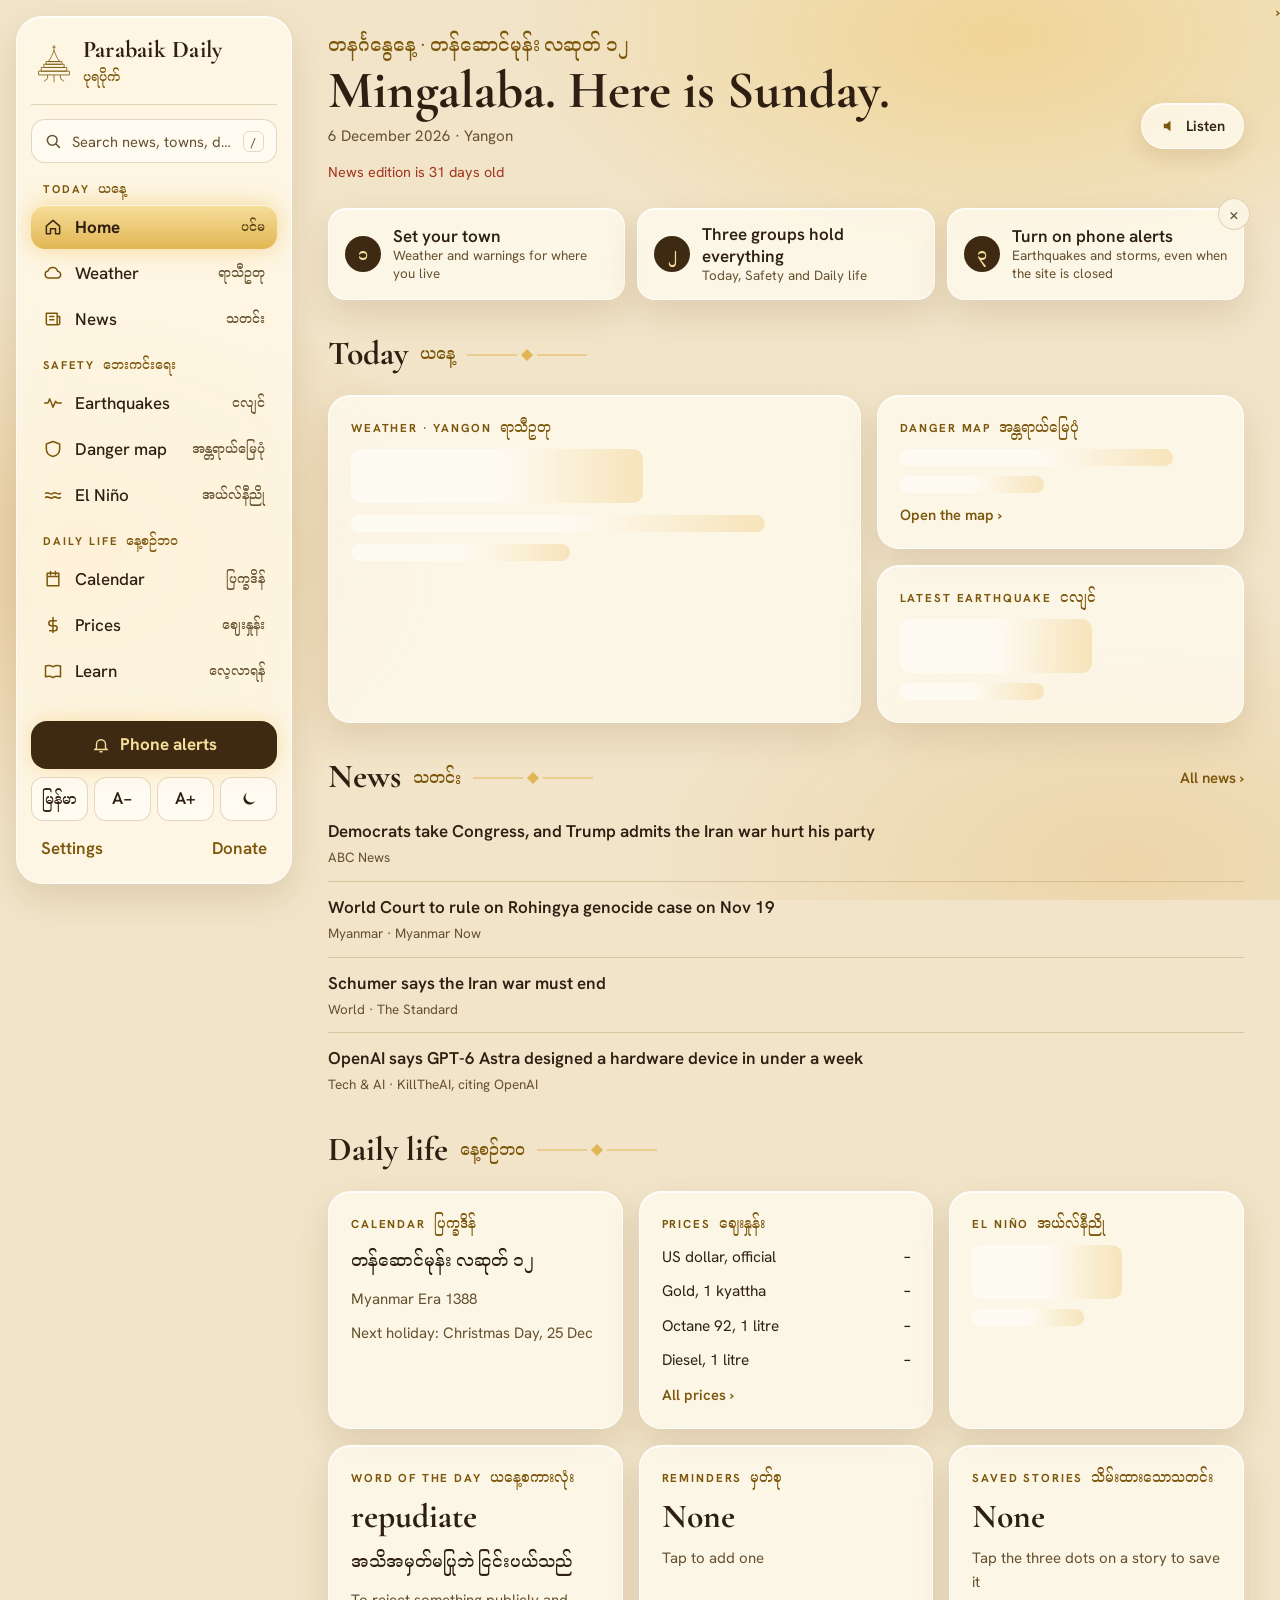
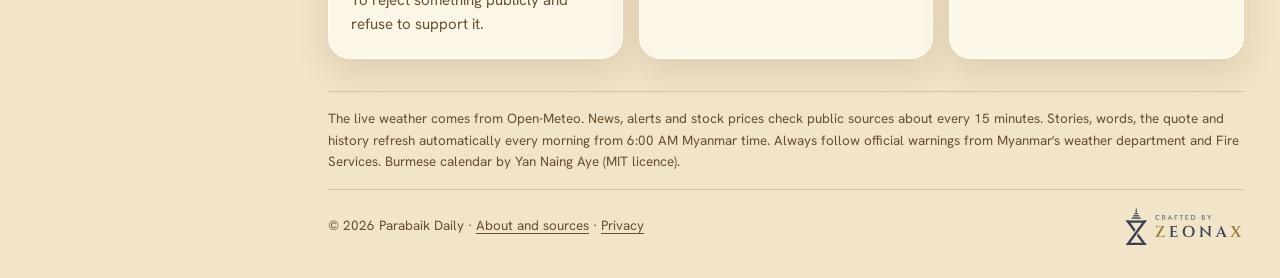
==== commit c13d1c8f: "Donation notes: donors can say they sent a KPay donation; owner gets a phone alert and an email KPay" ====
--- a/index.html
+++ b/index.html
@@ -49,7 +49,7 @@
   </div>
 </aside>
 <nav class="tabbar" id="tabbar" aria-label="Sections"></nav>
-<div class="give-pop" id="give-pop" role="dialog" aria-label="Donate" hidden><b>Support Parabaik Daily</b><span class="mm">ပံ့ပိုးကူညီရန်</span><p>KBZPay (KPay)</p><div class="give-row"><b id="kpay">09944939666</b><button type="button" class="btn" id="kpay-copy">Copy</button></div><button type="button" class="give-x" id="give-x" aria-label="Close">×</button></div>
+<div class="give-pop" id="give-pop" role="dialog" aria-label="Donate" hidden><b>Support Parabaik Daily</b><span class="mm">ပံ့ပိုးကူညီရန်</span><p>KBZPay (KPay)</p><div class="give-row"><b id="kpay">09944939666</b><button type="button" class="btn" id="kpay-copy">Copy</button></div><button type="button" class="btn btn-gold don-open">I've sent a donation</button><button type="button" class="give-x" id="give-x" aria-label="Close">×</button></div>
 <div class="main">
   <div class="offline" id="offline" role="status" hidden></div>
   <div class="breaking" data-nosnippet id="qalert" hidden></div>
--- a/site.css
+++ b/site.css
@@ -419,3 +419,27 @@
 html[lang="my"] .sec-t>.mm,html[lang="my"] .h-wx .c .mm,html[lang="my"] .wx-cond .mm,html[lang="my"] .card-t .mm,html[lang="my"] .nav a .mm,html[lang="my"] .nav-g>span .mm,html[lang="my"] .view h2>.mm,html[lang="my"] h3.sec>.mm,html[lang="my"] .do-card summary .mm{display:none}
 @media (max-width:400px){.top-tools{gap:4px}.top-tools .tool{min-width:40px;min-height:40px;padding:0 6px}.home-link{gap:8px}.home-link b{white-space:normal;font-size:1.05rem;line-height:1}.side{padding:0 6px 0 10px}}
 dialog.sheet.search{margin-top:9vh}
+
+/* Smoothness: blur only on the few things that float over content (sidebar, tab bar, story captions, sheets).
+   Cards are solid glass-coloured panels, which phones can scroll without redrawing a blur every frame. */
+.blur,.glass,.card,.alerts,.pr-card,.alert-prefs,.hn-list li,.do-card,.bars,.wk-chart{-webkit-backdrop-filter:none!important;backdrop-filter:none!important}
+:root{--panel:rgba(255,251,240,.78)}:root[data-theme="dark"]{--panel:rgba(48,34,24,.72)}
+body::before{background:var(--bg-art-soft,var(--bg-art));transform:translateZ(0);will-change:transform}
+:root{--bg-art-soft:radial-gradient(60vw 44vh at 78% 4%,rgba(240,200,110,.55),transparent 62%),radial-gradient(50vw 50vh at 6% 62%,rgba(214,160,80,.32),transparent 62%),radial-gradient(60vw 46vh at 88% 96%,rgba(230,190,120,.38),transparent 62%)}
+:root[data-theme="dark"]{--bg-art-soft:radial-gradient(60vw 44vh at 78% 0%,rgba(217,174,85,.17),transparent 62%),radial-gradient(50vw 50vh at 4% 60%,rgba(166,58,36,.15),transparent 62%),radial-gradient(60vw 46vh at 90% 100%,rgba(217,174,85,.09),transparent 62%)}
+.st-tx{-webkit-backdrop-filter:blur(10px);backdrop-filter:blur(10px)}
+.side,.tabbar{will-change:transform}
+@media (max-width:759px){.st-tx{-webkit-backdrop-filter:none;backdrop-filter:none;background:var(--cap)}:root .st-tx{background:rgba(255,250,238,.92)}:root[data-theme="dark"] .st-tx{background:rgba(24,15,10,.88)}}
+@media (prefers-reduced-motion:no-preference){
+ .hero-slide.on .st.big .st-img img{animation:none}
+ .h-st.l1 span,.h-st.l2 span{animation:none}
+ .wi:is(.e,.wx-emoji) .drift,.wi:is(.e,.wx-emoji) .drop,.wi:is(.e,.wx-emoji) .bolt{animation:none}
+ .wi:is(.e,.wx-emoji) .sunray{animation:spin 40s linear infinite;will-change:transform}
+ .rise.in{transition:opacity .45s ease-out,transform .45s ease-out}
+ a.card{transition:box-shadow .2s ease}a.card:hover{transform:none}
+ .st-img img{transition:none}.st:hover .st-img img,.tile:hover .tile-img img{transform:none}
+}
+
+.don-form{display:grid;gap:12px}.don-l{display:grid;gap:6px;font-weight:600;font-size:.92rem}.don-l textarea{min-height:90px;resize:vertical;font:inherit;padding:10px 12px}.don-l input{min-height:44px;padding:0 12px;font:inherit}
+.hp{position:absolute;left:-9999px;width:1px;height:1px;opacity:0}
+.give-pop .don-open{width:100%;margin-top:10px}.set-give .btn{margin-top:4px}
